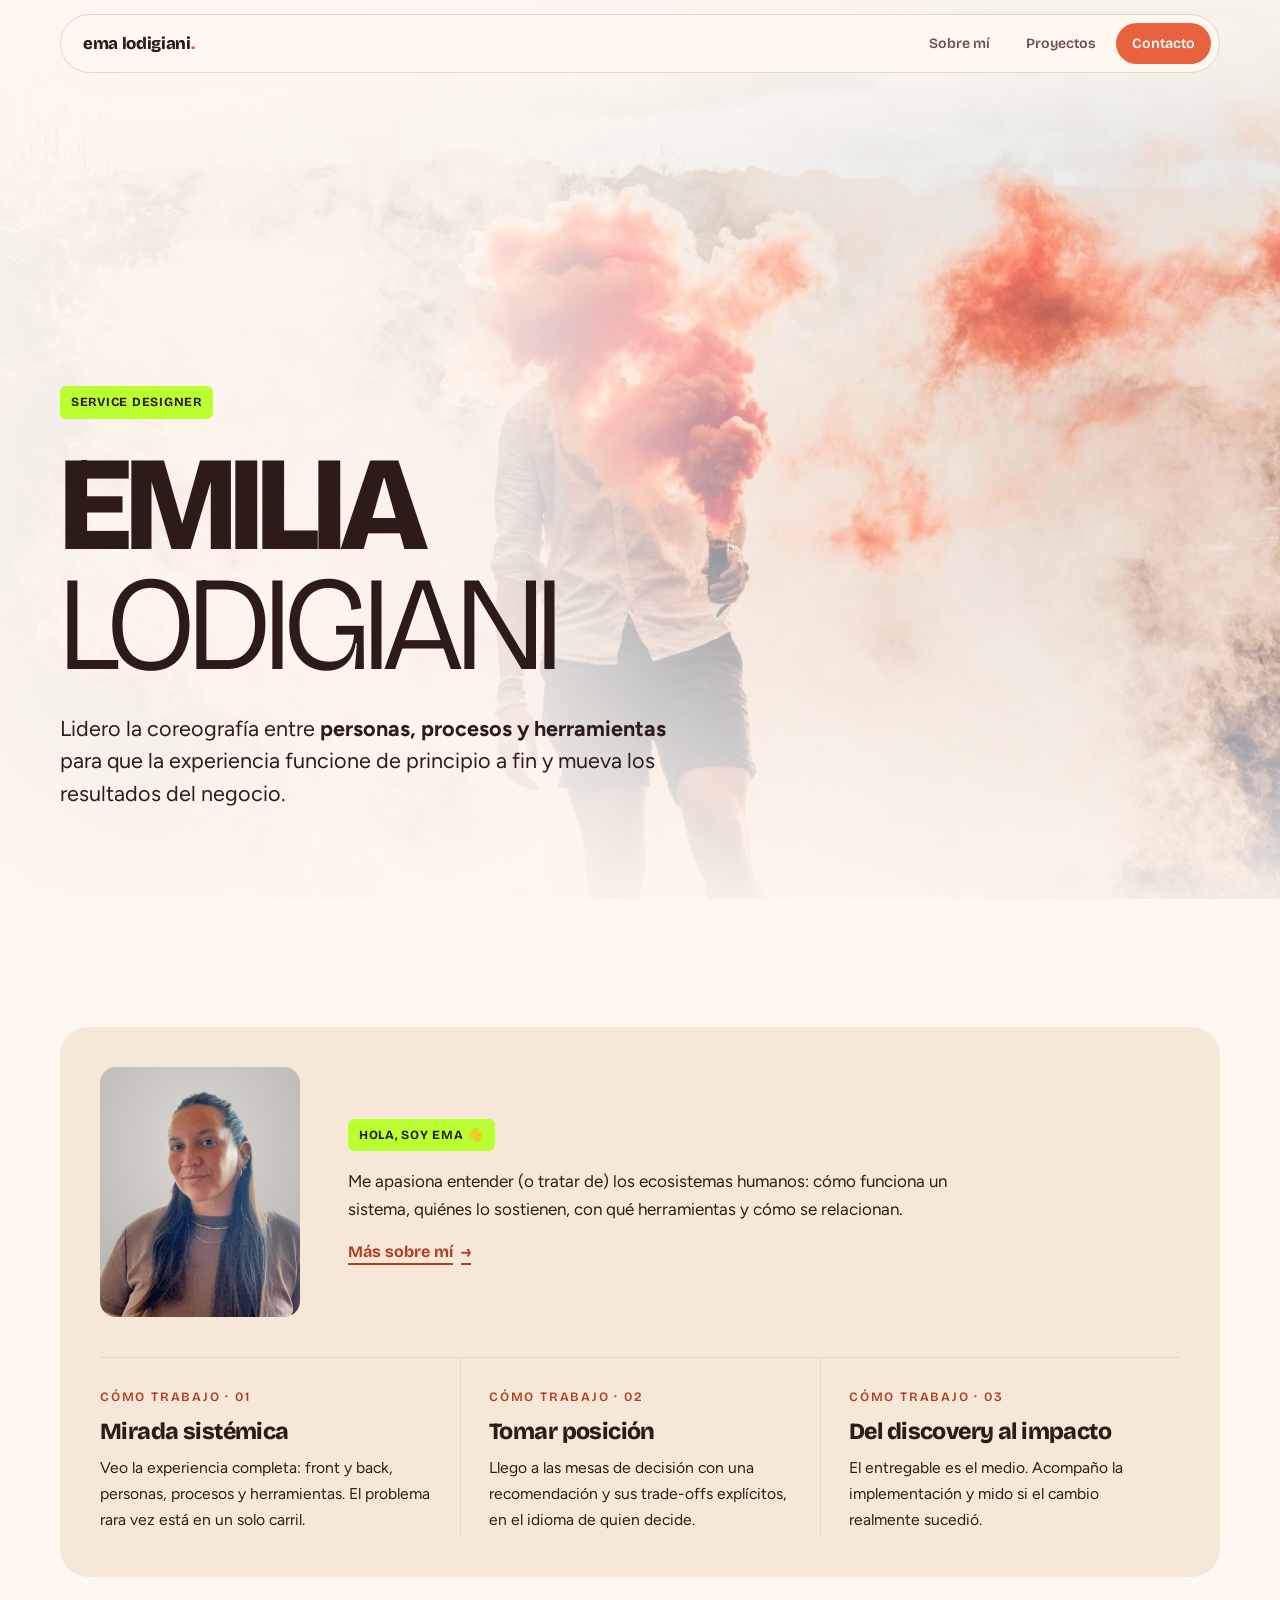
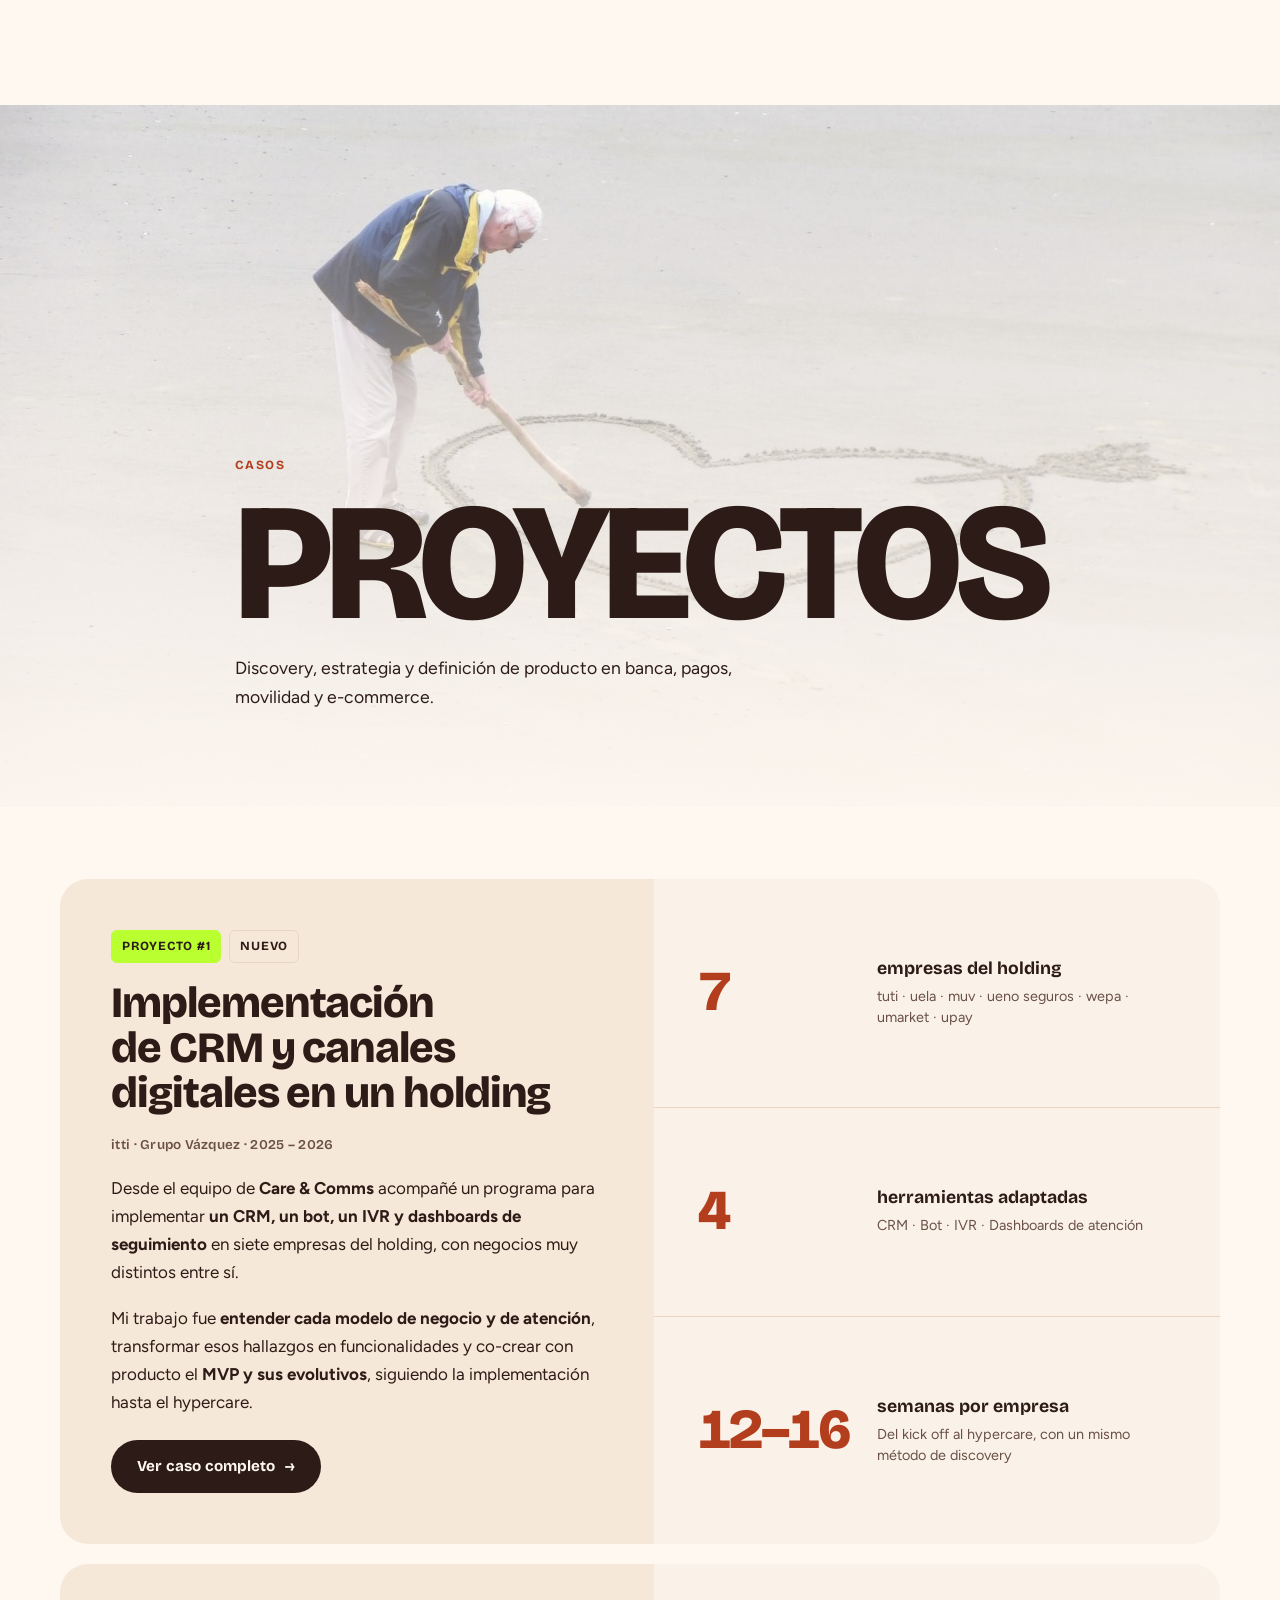
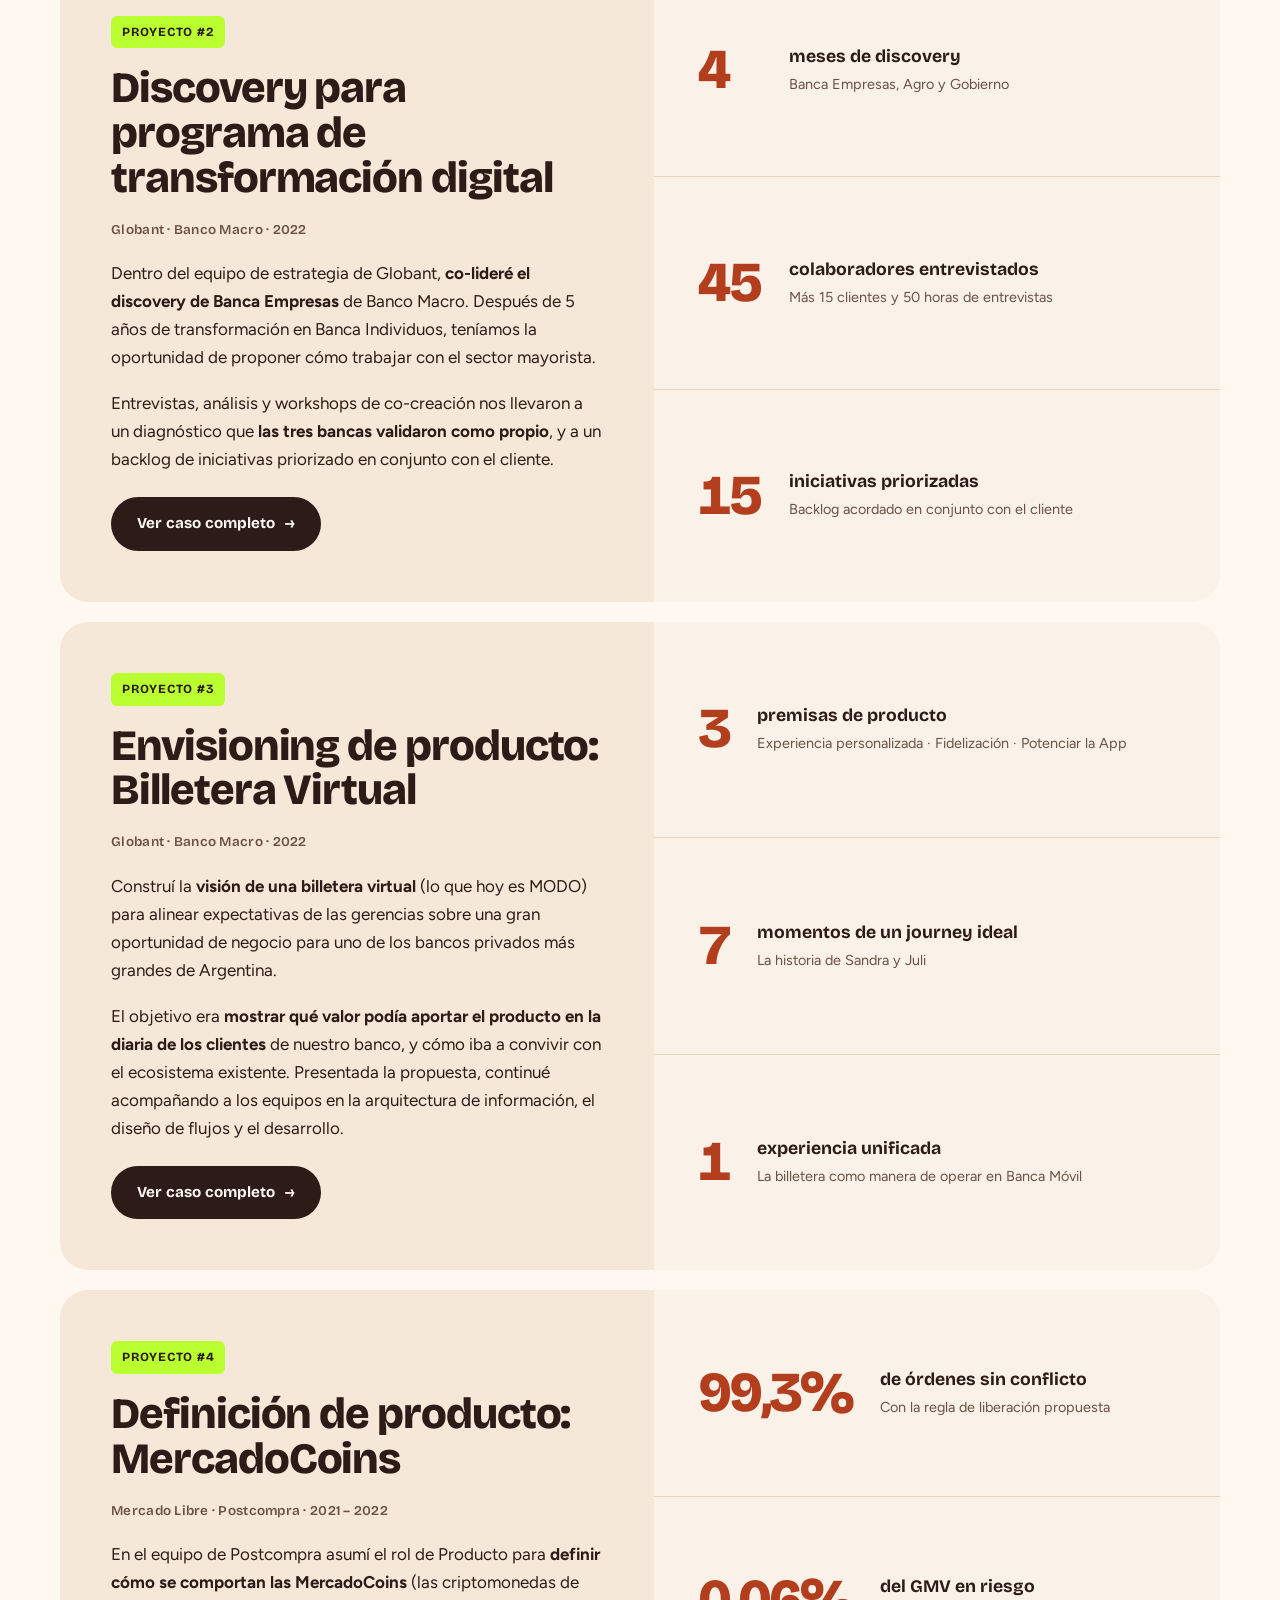
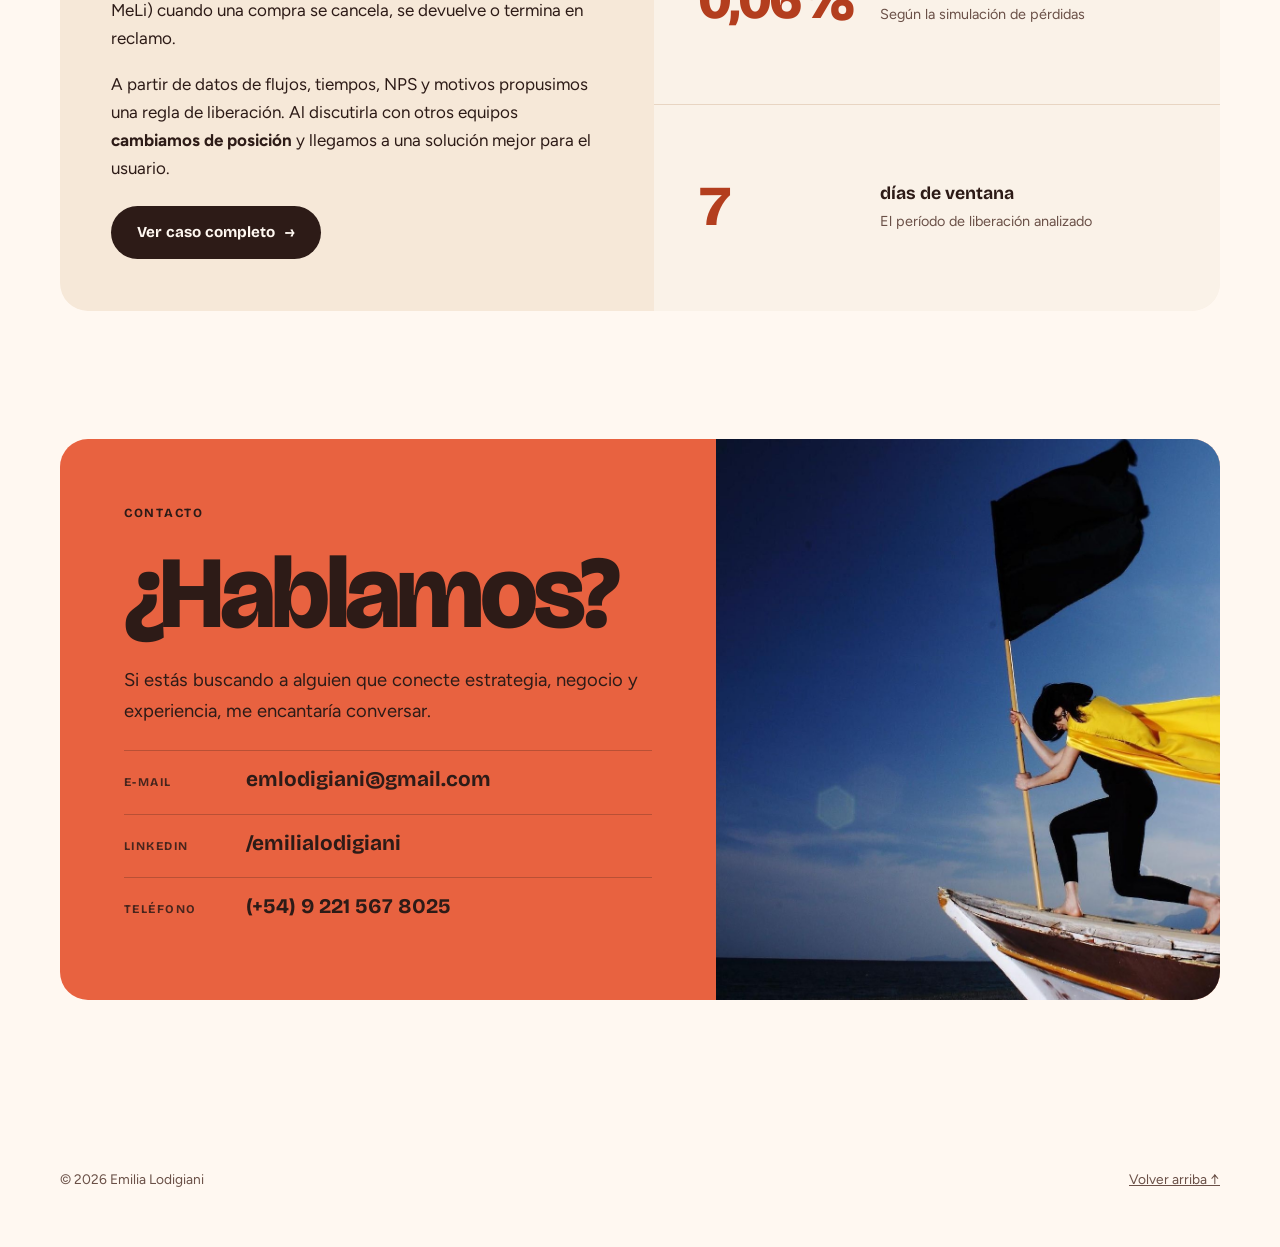
==== index.html @ 3298439e "Estilo cálido: contacto en blanco, link Más sobre mí, Cómo trabajo en un bloque y carátula de proyec" ====
<!doctype html>
<html lang="es">
<head>
  <meta charset="utf-8">
  <meta name="viewport" content="width=device-width, initial-scale=1, viewport-fit=cover">
  <link rel="icon" href="favicon.svg" type="image/svg+xml">
  <link rel="icon" href="favicon-32.png" type="image/png" sizes="32x32">
  <link rel="apple-touch-icon" href="apple-touch-icon.png">
  <title>Emilia Lodigiani · Service Design</title>
  <meta name="description" content="Service Designer con mirada estratégica. Conecto negocio, personas y operación para que la experiencia funcione de principio a fin y mueva los resultados.">
  <link rel="preconnect" href="https://fonts.googleapis.com">
  <link rel="preconnect" href="https://fonts.gstatic.com" crossorigin>
  <link href="https://fonts.googleapis.com/css2?family=Bricolage+Grotesque:opsz,wght@12..96,300..800&family=Figtree:wght@400;600;700&display=swap" rel="stylesheet">
  <link rel="stylesheet" href="assets/css/styles.css">
</head>
<body>

<header class="nav">
  <div class="wrap">
    <div class="nav-inner">
      <a class="logo" href="#inicio">ema<span class="logo-rest"> lodigiani</span><span>.</span></a>
      <nav class="nav-links" aria-label="Secciones">
        <a href="sobre-mi.html">Sobre mí</a>
        <a href="#proyectos">Proyectos</a>
        <a href="#contacto" class="nav-cta">Contacto</a>
      </nav>
    </div>
  </div>
</header>

<main>

  <!-- ============ PORTADA ============ -->
  <section class="hero" id="inicio">
    <div class="wrap">
      <div class="hero-card">
        <div class="hero-content">
          <span class="pill pill--magenta">Service Designer</span>
          <h1>Emilia<span class="thin">Lodigiani</span></h1>
          <p class="lede">Lidero la coreografía entre <strong>personas, procesos y herramientas</strong> para que la experiencia funcione de principio a fin y mueva los resultados del negocio.</p>
        </div>
      </div>
    </div>
  </section>

  <!-- ============ INTRO ============ -->
  <section class="section intro-section" id="sobre-mi">
    <div class="wrap">
      <div class="intro">
        <div class="intro-top">
          <img src="assets/img/ema.jpg" alt="Ema Lodigiani">
          <div class="intro-body">
            <span class="pill pill--magenta">Hola, soy Ema 👋</span>
            <p>Me apasiona entender (o tratar de) los ecosistemas humanos: cómo funciona un sistema, quiénes lo sostienen, con qué herramientas y cómo se relacionan.</p>
            <a class="link-cta" href="sobre-mi.html">Más sobre mí <span class="arrow">→</span></a>
          </div>
        </div>
        <div class="principles">
          <div class="principle">
            <span class="n">CÓMO TRABAJO · 01</span>
            <h3>Mirada sistémica</h3>
            <p>Veo la experiencia completa: front y back, personas, procesos y herramientas. El problema rara vez está en un solo carril.</p>
          </div>
          <div class="principle">
            <span class="n">CÓMO TRABAJO · 02</span>
            <h3>Tomar posición</h3>
            <p>Llego a las mesas de decisión con una recomendación y sus trade-offs explícitos, en el idioma de quien decide.</p>
          </div>
          <div class="principle">
            <span class="n">CÓMO TRABAJO · 03</span>
            <h3>Del discovery al impacto</h3>
            <p>El entregable es el medio. Acompaño la implementación y mido si el cambio realmente sucedió.</p>
          </div>
        </div>
      </div>
    </div>
  </section>

  <!-- ============ PROYECTOS ============ -->
  <section class="section" id="proyectos" style="padding-top:0">
    <div class="cover-card cover-card--bleed">
      <div class="wrap">
        <div class="inner">
          <span class="eyebrow">Casos</span>
          <h2>Proyectos</h2>
          <p>Discovery, estrategia y definición de producto en banca, pagos, movilidad y e-commerce.</p>
        </div>
      </div>
    </div>

    <div class="wrap">
      <div class="projects">

        <!-- #1 -->
        <article class="project-card">
          <div class="project-body">
            <div class="tags"><span class="pill pill--magenta">Proyecto #1</span><span class="pill">Nuevo</span></div>
            <h3>Implementación de CRM y canales digitales en un holding</h3>
            <span class="meta">itti · Grupo Vázquez · 2025 – 2026</span>
            <p>Desde el equipo de <strong>Care &amp; Comms</strong> acompañé un programa para implementar <strong>un CRM, un bot, un IVR y dashboards de seguimiento</strong> en siete empresas del holding, con negocios muy distintos entre sí.</p>
            <p>Mi trabajo fue <strong>entender cada modelo de negocio y de atención</strong>, transformar esos hallazgos en funcionalidades y co-crear con producto el <strong>MVP y sus evolutivos</strong>, siguiendo la implementación hasta el hypercare.</p>
            <a class="btn" href="proyectos/crm-holding.html">Ver caso completo <span class="arrow">→</span></a>
          </div>
          <div class="project-side project-side--stats">
            <div class="stat-stack">
              <div class="big-stat">
                <b>7</b>
                <div><strong>empresas del holding</strong><span>tuti · uela · muv · ueno seguros · wepa · umarket · upay</span></div>
              </div>
              <div class="big-stat">
                <b>4</b>
                <div><strong>herramientas adaptadas</strong><span>CRM · Bot · IVR · Dashboards de atención</span></div>
              </div>
              <div class="big-stat">
                <b>12–16</b>
                <div><strong>semanas por empresa</strong><span>Del kick off al hypercare, con un mismo método de discovery</span></div>
              </div>
            </div>
          </div>
        </article>

        <!-- #2 -->
        <article class="project-card">
          <div class="project-body">
            <div class="tags"><span class="pill pill--magenta">Proyecto #2</span></div>
            <h3>Discovery para programa de transformación digital</h3>
            <span class="meta">Globant · Banco Macro · 2022</span>
            <p>Dentro del equipo de estrategia de Globant, <strong>co-lideré el discovery de Banca Empresas</strong> de Banco Macro. Después de 5 años de transformación en Banca Individuos, teníamos la oportunidad de proponer cómo trabajar con el sector mayorista.</p>
            <p>Entrevistas, análisis y workshops de co-creación nos llevaron a un diagnóstico que <strong>las tres bancas validaron como propio</strong>, y a un backlog de iniciativas priorizado en conjunto con el cliente.</p>
            <a class="btn" href="proyectos/discovery-banca-empresas.html">Ver caso completo <span class="arrow">→</span></a>
          </div>
          <div class="project-side project-side--stats">
            <div class="stat-stack">
              <div class="big-stat">
                <b>4</b>
                <div><strong>meses de discovery</strong><span>Banca Empresas, Agro y Gobierno</span></div>
              </div>
              <div class="big-stat">
                <b>45</b>
                <div><strong>colaboradores entrevistados</strong><span>Más 15 clientes y 50 horas de entrevistas</span></div>
              </div>
              <div class="big-stat">
                <b>15</b>
                <div><strong>iniciativas priorizadas</strong><span>Backlog acordado en conjunto con el cliente</span></div>
              </div>
            </div>
          </div>
        </article>

        <!-- #3 -->
        <article class="project-card">
          <div class="project-body">
            <div class="tags"><span class="pill pill--magenta">Proyecto #3</span></div>
            <h3>Envisioning de producto: Billetera Virtual</h3>
            <span class="meta">Globant · Banco Macro · 2022</span>
            <p>Construí la <strong>visión de una billetera virtual</strong> (lo que hoy es MODO) para alinear expectativas de las gerencias sobre una gran oportunidad de negocio para uno de los bancos privados más grandes de Argentina.</p>
            <p>El objetivo era <strong>mostrar qué valor podía aportar el producto en la diaria de los clientes</strong> de nuestro banco, y cómo iba a convivir con el ecosistema existente. Presentada la propuesta, continué acompañando a los equipos en la arquitectura de información, el diseño de flujos y el desarrollo.</p>
            <a class="btn" href="proyectos/billetera-virtual.html">Ver caso completo <span class="arrow">→</span></a>
          </div>
          <div class="project-side project-side--stats">
            <div class="stat-stack">
              <div class="big-stat">
                <b>3</b>
                <div><strong>premisas de producto</strong><span>Experiencia personalizada · Fidelización · Potenciar la App</span></div>
              </div>
              <div class="big-stat">
                <b>7</b>
                <div><strong>momentos de un journey ideal</strong><span>La historia de Sandra y Juli</span></div>
              </div>
              <div class="big-stat">
                <b>1</b>
                <div><strong>experiencia unificada</strong><span>La billetera como manera de operar en Banca Móvil</span></div>
              </div>
            </div>
          </div>
        </article>

        <!-- #4 -->
        <article class="project-card">
          <div class="project-body">
            <div class="tags"><span class="pill pill--magenta">Proyecto #4</span></div>
            <h3>Definición de producto: MercadoCoins</h3>
            <span class="meta">Mercado Libre · Postcompra · 2021 – 2022</span>
            <p>En el equipo de Postcompra asumí el rol de Producto para <strong>definir cómo se comportan las MercadoCoins</strong> (las criptomonedas de MeLi) cuando una compra se cancela, se devuelve o termina en reclamo.</p>
            <p>A partir de datos de flujos, tiempos, NPS y motivos propusimos una regla de liberación. Al discutirla con otros equipos <strong>cambiamos de posición</strong> y llegamos a una solución mejor para el usuario.</p>
            <a class="btn" href="proyectos/mercadocoins.html">Ver caso completo <span class="arrow">→</span></a>
          </div>
          <div class="project-side project-side--stats">
            <div class="stat-stack">
              <div class="big-stat">
                <b>99,3%</b>
                <div><strong>de órdenes sin conflicto</strong><span>Con la regla de liberación propuesta</span></div>
              </div>
              <div class="big-stat">
                <b>0,06%</b>
                <div><strong>del GMV en riesgo</strong><span>Según la simulación de pérdidas</span></div>
              </div>
              <div class="big-stat">
                <b>7</b>
                <div><strong>días de ventana</strong><span>El período de liberación analizado</span></div>
              </div>
            </div>
          </div>
        </article>

      </div>
    </div>
  </section>

  <!-- ============ CONTACTO ============ -->
  <section class="section" id="contacto" style="padding-top:0">
    <div class="wrap">
      <div class="contact-card">
        <div class="contact-body">
          <span class="eyebrow" style="color:var(--paper)">Contacto</span>
          <h2>¿Hablamos?</h2>
          <p>Si estás buscando a alguien que conecte estrategia, negocio y experiencia, me encantaría conversar.</p>
          <div class="contact-list">
            <div class="contact-item"><span>E-mail</span><a href="mailto:emlodigiani@gmail.com">emlodigiani@gmail.com</a></div>
            <div class="contact-item"><span>LinkedIn</span><a href="https://www.linkedin.com/in/emilialodigiani/" target="_blank" rel="noopener">/emilialodigiani</a></div>
            <div class="contact-item"><span>Teléfono</span><b>(+54) 9 221 567 8025</b></div>
          </div>
        </div>
        <div class="contact-photo" role="img" aria-label="Persona con una bandera sobre la proa de un barco"></div>
      </div>
    </div>
  </section>
</main>

<footer class="footer">
  <div class="wrap"><span>© 2026 Emilia Lodigiani</span><a href="#inicio">Volver arriba ↑</a></div>
</footer>

<script src="assets/js/main.js"></script>
</body>
</html>
---- assets/css/styles.css ----
/* ==========================================================
   Emilia Lodigiani · Portfolio
   Layout: lienzo navy continuo, tipografía grande y tarjetas
   redondeadas que flotan sobre el fondo (sin bloques tipo slide).
   Paleta heredada del portfolio: navy #09286f + magenta #ea338a.
   ========================================================== */

:root {
  --bg: #FFF8F1;          /* canvas */
  --surface: #F6E8D8;     /* sand: tarjetas */
  --surface-2: #FBCFAE;   /* apricot: destacado / hover */
  --navy: #2D1B17;        /* cacao (texto sobre tarjetas claras) */
  --ink: #2D1B17;         /* cacao: texto principal */
  --muted: #6A5047;       /* cacao-soft: texto secundario */
  --magenta: #E86240;     /* persimmon: relleno de marca */
  --pink: #B33E1E;        /* persimmon-deep: acento como texto */
  --blush: #FBCFAE;       /* apricot */
  --paper: #FFFFFF;
  --marigold: #BAFF30;
  --plum: #442E7A;
  --taupe: #C9B3A0;
  --on-dark: #FFF8F1;
  --line: #E8D5C2;

  --display: "Bricolage Grotesque", "Helvetica Neue", Arial, sans-serif;
  --body: "Figtree", "Helvetica Neue", Arial, sans-serif;

  --radius: 28px;
  --radius-sm: 16px;
  --maxw: 1240px;
  --gutter-l: max(16px, env(safe-area-inset-left, 0px));
  --gutter-r: max(16px, env(safe-area-inset-right, 0px));
  color-scheme: light;
}

* { box-sizing: border-box; }
html { scroll-behavior: smooth; scroll-padding-top: 96px; background: var(--bg); overscroll-behavior-y: none; }
@media (prefers-reduced-motion: reduce) { html { scroll-behavior: auto; } * { transition: none !important; } }
body {
  overscroll-behavior-y: none;
  margin: 0;
  background: var(--bg);
  color: var(--ink);
  font-family: var(--body);
  font-size: 17px;
  line-height: 1.65;
  -webkit-font-smoothing: antialiased;
}
img { max-width: 100%; display: block; }
a { color: inherit; }
:focus-visible { outline: 3px solid var(--pink); outline-offset: 3px; border-radius: 6px; }

h1, h2, h3, h4 { font-family: var(--display); margin: 0; line-height: 1.04; text-wrap: balance; letter-spacing: -.025em; }
p { margin: 0; }
strong { font-weight: 700; color: var(--ink); }

.wrap {
  max-width: var(--maxw);
  margin: 0 auto;
  padding-left: max(40px, env(safe-area-inset-left, 0px));
  padding-right: max(40px, env(safe-area-inset-right, 0px));
}
@media (max-width: 760px) {
  body { font-size: 16px; }
  .wrap { padding-left: var(--gutter-l); padding-right: var(--gutter-r); }
}

/* ---------- piezas chicas ---------- */
.eyebrow {
  font-family: var(--display); font-weight: 700; font-size: .78rem;
  letter-spacing: .14em; text-transform: uppercase; color: var(--pink);
}
.pill {
  display: inline-flex; align-items: center; gap: 8px;
  font-family: var(--display); font-weight: 700; font-size: .78rem; letter-spacing: .06em; text-transform: uppercase;
  padding: 5px 10px; border-radius: 6px; border: 1px solid var(--line); color: var(--ink);
}
.pill--magenta { background: rgba(234, 51, 138, .16); border-color: rgba(234, 51, 138, .6); color: var(--pink); }
.hero-content > .pill, .chapter-body > .pill { justify-self: start; }
.btn {
  display: inline-flex; align-items: center; gap: 10px;
  font-family: var(--display); font-weight: 700; font-size: .95rem;
  padding: 14px 26px; border-radius: 999px; text-decoration: none;
  background: var(--paper); color: var(--navy);
  transition: transform .2s ease, background .2s ease, color .2s ease;
}
.btn:hover { transform: translateY(-2px); background: var(--magenta); color: var(--paper); }
.btn--magenta { background: var(--magenta); color: var(--paper); }
.btn--magenta:hover { background: var(--paper); color: var(--navy); }
.btn--ghost { background: transparent; color: var(--ink); box-shadow: inset 0 0 0 1.5px var(--line); }
.btn--ghost:hover { background: var(--ink); color: var(--navy); }
.btn .arrow { transition: transform .2s ease; }
.btn:hover .arrow { transform: translateX(4px); }

/* ---------- navegación ---------- */
body::before { content: ""; position: fixed; inset: 0 0 auto; height: env(safe-area-inset-top, 0px); z-index: 60; background: var(--bg); }
.nav {
  position: sticky; top: env(safe-area-inset-top, 0px); z-index: 50;
  padding-block: 14px;
}
.nav .wrap { display: flex; align-items: center; justify-content: space-between; gap: 16px; }
.nav-inner {
  display: flex; align-items: center; justify-content: space-between; gap: 16px; width: 100%;
  background: rgba(6, 20, 54, .78); backdrop-filter: blur(14px); -webkit-backdrop-filter: blur(14px);
  border: 1px solid var(--line); border-radius: 999px; padding: 8px 8px 8px 22px;
}
.logo { font-family: var(--display); font-weight: 800; font-size: 1.05rem; letter-spacing: -.02em; text-decoration: none; white-space: nowrap; }
.logo span { color: var(--magenta); }
.nav-links { display: flex; align-items: center; gap: 4px; overflow-x: auto; scrollbar-width: none; }
.nav-links::-webkit-scrollbar { display: none; }
.nav-links a {
  font-family: var(--display); font-weight: 600; font-size: .88rem; text-decoration: none; white-space: nowrap;
  color: var(--muted); padding: 9px 16px; border-radius: 999px; transition: color .2s, background .2s;
}
.nav-links a:hover, .nav-links a.is-active { color: var(--ink); background: var(--surface-2); }
.nav-links a.nav-cta { background: var(--magenta); color: var(--paper); }
.nav-links a.nav-cta:hover { background: var(--paper); color: var(--navy); }
@media (max-width: 760px) {
  .nav-inner { padding-left: 16px; }
  .nav-links a { padding: 8px 10px; font-size: .8rem; }
  .nav-links a.hide-sm { display: none; }
}

/* ---------- secciones ---------- */
.section { padding-block: clamp(72px, 10vw, 140px); }
.section-head { display: grid; gap: 18px; margin-bottom: clamp(36px, 5vw, 64px); max-width: 900px; }
.section-head h2 { font-size: clamp(2.4rem, 6.4vw, 5.2rem); font-weight: 800; }
.section-head p { color: var(--muted); font-size: 1.1rem; max-width: 640px; }
.hl { color: var(--magenta); }
.hl-pink { color: var(--pink); }

/* ---------- hero ---------- */
.hero { padding-top: 8px; }
.hero-card {
  position: relative; overflow: hidden; border-radius: var(--radius);
  min-height: min(84vh, 760px);
  display: flex; align-items: flex-end;
  background: var(--surface) url("../img/hero.jpg") 70% center / cover no-repeat;
}
.hero-card::before {
  content: ""; position: absolute; inset: 0;
  background:
    linear-gradient(90deg, rgba(6,20,54,.92) 0%, rgba(6,20,54,.72) 42%, rgba(6,20,54,.05) 80%),
    linear-gradient(0deg, rgba(6,20,54,.75) 0%, rgba(6,20,54,0) 45%);
}
.hero-content { position: relative; padding: clamp(28px, 5vw, 64px); display: grid; gap: 26px; max-width: 900px; }
.hero h1 {
  font-size: clamp(calc(3.4rem - 5pt), calc(11vw - 5pt), calc(9.4rem - 5pt)); font-weight: 800; line-height: .9; letter-spacing: -.045em;
  text-transform: uppercase;
}
.hero h1 .thin { display: block; font-weight: 400; }
.hero .lede { font-size: clamp(1.1rem, 1.8vw, 1.35rem); line-height: 1.5; max-width: 620px; color: var(--ink); }
.hero .actions { display: flex; flex-wrap: wrap; gap: 12px; }

/* ---------- sobre mí ---------- */
.about-grid { display: grid; grid-template-columns: 1.25fr 1fr; gap: clamp(32px, 6vw, 88px); align-items: start; }
.about-statement { font-family: var(--display); font-weight: 700; font-size: inherit; line-height: 1.55; letter-spacing: 0; max-width: 640px; }
.about-statement .soft { color: var(--muted); }
.about-photo { position: relative; }
.about-photo img { width: 100%; aspect-ratio: 4 / 5; object-fit: cover; object-position: center 35%; border-radius: var(--radius); }
.about-photo .pill { position: absolute; left: 18px; bottom: 18px; background: var(--paper); color: var(--navy); border-color: var(--paper); }
.about-text { display: grid; gap: 18px; margin-top: 36px; color: var(--ink); max-width: 640px; }
.principles { display: grid; grid-template-columns: repeat(3, 1fr); gap: 16px; margin-top: clamp(48px, 6vw, 80px); }
.principle { border-radius: var(--radius); padding: 30px 28px 32px; display: grid; gap: 12px; align-content: start; min-height: 240px; }
.principle h3 { font-size: 1.45rem; font-weight: 800; }
.principle p { font-size: .98rem; }
.principle:nth-child(1) { background: var(--magenta); }
.principle:nth-child(2) { background: var(--paper); color: var(--navy); }
.principle:nth-child(2) h3, .principle:nth-child(2) strong { color: var(--navy); }
.principle:nth-child(3) { background: var(--surface-2); }
.principle .n { font-family: var(--display); font-weight: 300; font-size: .8rem; letter-spacing: .14em; opacity: .75; }
.stats { display: grid; grid-template-columns: repeat(3, 1fr); gap: 16px; margin-top: 16px; }
.stat { border: 1px solid var(--line); border-radius: var(--radius-sm); padding: 22px 24px; }
.stat b { display: block; font-family: var(--display); font-weight: 800; font-size: clamp(1.8rem, 3.4vw, 2.6rem); letter-spacing: -.03em; line-height: 1; color: var(--pink); }
.stat span { display: block; margin-top: 8px; color: var(--muted); font-size: .92rem; line-height: 1.4; }
@media (max-width: 960px) {
  .about-grid { grid-template-columns: 1fr; }
  .about-photo { max-width: 420px; }
  .principles { grid-template-columns: 1fr; }
  .principle { min-height: 0; }
  .stats { grid-template-columns: 1fr; }
}

/* ---------- trayectoria (gantt) ---------- */
.career { border-radius: var(--radius); background: var(--surface); padding: clamp(22px, 3.5vw, 44px); }
.career-scale, .career-row { display: grid; grid-template-columns: minmax(220px, 32%) 1fr; gap: 24px; align-items: center; }
.career-scale { margin-bottom: 10px; }
.years { position: relative; height: 22px; }
.years span { position: absolute; transform: translateX(-50%); font-family: var(--display); font-size: .74rem; font-weight: 600; color: var(--muted); font-variant-numeric: tabular-nums; }
.career-row { padding-block: 13px; border-top: 1px solid var(--line); }
.career-row .who b { display: block; font-family: var(--display); font-weight: 700; font-size: 1rem; line-height: 1.25; }
.career-row .who span { display: block; font-size: .86rem; color: var(--muted); line-height: 1.35; }
.career-row .who em { font-style: normal; font-size: .76rem; color: var(--muted); font-variant-numeric: tabular-nums; }
.track { position: relative; height: 30px; }
.track::before { content: ""; position: absolute; inset: 50% 0 auto; height: 1px; background: var(--line); }
.bar { position: absolute; top: 4px; height: 22px; border-radius: 999px; background: var(--muted); min-width: 10px; }
.bar.sd { background: var(--magenta); }
.bar.ux { background: var(--pink); }
.bar.prod { background: var(--paper); }
.bar.other { background: #5a6da3; }
.bar.now::after { content: ""; position: absolute; right: -5px; top: 50%; width: 10px; height: 10px; margin-top: -5px; border-radius: 50%; background: var(--magenta); box-shadow: 0 0 0 5px rgba(234, 51, 138, .3); }
.career-legend { display: flex; flex-wrap: wrap; gap: 18px; margin-top: 22px; font-size: .86rem; color: var(--muted); }
.career-legend i { display: inline-block; width: 22px; height: 10px; border-radius: 999px; margin-right: 8px; vertical-align: 0; }
/* celular: la trayectoria pasa a ser un timeline vertical */
@media (max-width: 760px) {
  .career { padding: 26px 20px 22px; }
  .career-scale, .track { display: none; }
  .career-row { display: block; position: relative; margin-left: 6px; padding: 0 0 26px 26px; border-top: 0; border-left: 2px solid var(--line); }
  .career-row::before { content: ""; position: absolute; left: -8px; top: 2px; width: 14px; height: 14px; border-radius: 50%; background: #5a6da3; box-shadow: 0 0 0 4px var(--surface); }
  .career-row.cat-sd::before { background: var(--magenta); }
  .career-row.cat-ux::before { background: var(--pink); }
  .career-row.cat-prod::before { background: var(--paper); }
  .career-row:first-of-type::before { box-shadow: 0 0 0 4px var(--surface), 0 0 0 9px rgba(234, 51, 138, .3); }
  .career-row .who { display: flex; flex-direction: column; gap: 2px; }
  .career-row .who em { order: -1; font-family: var(--display); font-weight: 700; font-size: .78rem; color: var(--pink); }
  .career-legend { margin-top: 4px; }
}

/* ---------- estudios y cursos ---------- */
.subhead { font-size: clamp(1.6rem, 3vw, 2.3rem); font-weight: 800; margin: clamp(56px, 7vw, 96px) 0 24px; }
.degrees { display: grid; grid-template-columns: 1fr 1fr; gap: 16px; }
.degree { border-radius: var(--radius); padding: 32px; background: var(--paper); color: var(--navy); display: grid; gap: 10px; }
.degree:nth-child(2) { background: var(--blush); }
.degree .years-tag { font-family: var(--display); font-weight: 800; font-size: .82rem; letter-spacing: .1em; color: var(--magenta); }
.degree h4 { font-size: 1.5rem; font-weight: 800; color: var(--navy); }
.degree p { font-size: .95rem; }
@media (max-width: 760px) { .degrees { grid-template-columns: 1fr; } }

.courses { display: grid; }
.course-year { display: grid; grid-template-columns: 120px 1fr; gap: 24px; padding-block: 20px; border-top: 1px solid var(--line); }
.course-year:last-child { border-bottom: 1px solid var(--line); }
.course-year > b { font-family: var(--display); font-weight: 800; font-size: 2rem; letter-spacing: -.03em; line-height: 1; color: var(--pink); font-variant-numeric: tabular-nums; }
.course-list { display: flex; flex-wrap: wrap; gap: 10px; }
.course { border-radius: var(--radius-sm); background: var(--surface); padding: 12px 18px; min-width: 0; }
.course b { display: block; font-family: var(--display); font-weight: 700; font-size: .98rem; line-height: 1.3; }
.course span { display: block; font-size: .84rem; color: var(--muted); }
@media (max-width: 600px) { .course-year { grid-template-columns: 1fr; gap: 12px; } }

/* ---------- carátula de proyectos ---------- */
.cover-card {
  position: relative; overflow: hidden; border-radius: var(--radius);
  min-height: 380px; display: flex; align-items: flex-end;
  background: var(--surface) url("../img/proyectos.jpg") center 60% / cover no-repeat;
}
.cover-card::before { content: ""; position: absolute; inset: 0; background: linear-gradient(0deg, rgba(6,20,54,.9) 0%, rgba(6,20,54,.35) 55%, rgba(6,20,54,.15) 100%); }
.cover-card .inner { position: relative; padding: clamp(28px, 5vw, 56px); display: grid; gap: 14px; }
.cover-card h2 { font-size: clamp(3rem, 10vw, 8rem); font-weight: 800; text-transform: uppercase; letter-spacing: -.045em; line-height: .9; }
.cover-card p { color: var(--ink); max-width: 560px; font-size: 1.1rem; }

/* ---------- tarjetas de proyecto (misma estructura para todas) ---------- */
.projects { display: grid; gap: 20px; margin-top: 20px; }
.project-card {
  display: grid; grid-template-columns: 1.05fr 1fr; gap: 0;
  border-radius: var(--radius); overflow: hidden; background: var(--surface);
  transition: transform .25s ease, background .25s ease;
}
.project-card:hover { background: var(--surface-2); }
.project-body { padding: clamp(28px, 4vw, 52px); display: grid; gap: 18px; align-content: start; }
.project-body .tags { display: flex; flex-wrap: wrap; gap: 8px; }
.project-body h3 { font-size: clamp(1.8rem, 3.4vw, 2.7rem); font-weight: 800; }
.project-body .meta { font-family: var(--display); font-size: .84rem; font-weight: 600; color: var(--muted); letter-spacing: .02em; }
.project-body p { color: var(--ink); }
.project-body .btn { justify-self: start; margin-top: 6px; }
.project-side { display: grid; grid-template-rows: auto 1fr; gap: 0; background: rgba(255,255,255,.03); }
.project-visual { aspect-ratio: 16 / 10; max-width: 100%; overflow: hidden; background: var(--paper); }
.project-visual img { width: 100%; height: 100%; object-fit: cover; transition: transform .5s ease; }
.project-card:hover .project-visual img { transform: scale(1.03); }
.project-facts { display: grid; grid-template-columns: repeat(3, 1fr); }
.project-facts div { padding: 22px 22px 26px; border-left: 1px solid var(--line); }
.project-facts div:first-child { border-left: 0; }
.project-facts b { display: block; font-family: var(--display); font-weight: 800; font-size: clamp(1.6rem, 2.6vw, 2.2rem); line-height: 1; letter-spacing: -.03em; color: var(--pink); }
.project-facts span { display: block; margin-top: 8px; font-size: .86rem; line-height: 1.4; color: var(--muted); }
@media (max-width: 960px) {
  .project-card { grid-template-columns: 1fr; }
}

@media (max-width: 520px) {
  .project-facts { grid-template-columns: 1fr; }
  .project-facts div { border-left: 0; border-top: 1px solid var(--line); padding: 16px 22px; }
  .project-facts div:first-child { border-top: 0; }
}

/* visual tipográfico para el caso sin imagen */
.visual-crm {
  width: 100%; height: 100%; background: var(--magenta); color: var(--paper);
  display: grid; align-content: center; gap: 14px; padding: clamp(20px, 4vw, 40px);
}
.visual-crm .row { display: flex; flex-wrap: wrap; gap: 8px; }
.visual-crm .row span { font-family: var(--display); font-weight: 800; font-size: clamp(.8rem, 1.4vw, 1rem); padding: 6px 14px; border-radius: 999px; background: rgba(255,255,255,.18); }
.visual-crm .row span.on { background: var(--paper); color: var(--magenta); }
.visual-crm .arrow-line { font-family: var(--display); font-weight: 800; font-size: clamp(1.4rem, 3vw, 2.2rem); line-height: 1.05; letter-spacing: -.03em; }
.visual-crm .tools { display: flex; flex-wrap: wrap; gap: 8px; }
.visual-crm .tools span { font-family: var(--display); font-weight: 800; font-size: .78rem; letter-spacing: .08em; text-transform: uppercase; padding: 8px 14px; border-radius: 10px; background: var(--navy); }

/* ---------- contacto ---------- */
.contact-card {
  display: grid; grid-template-columns: 1.3fr 1fr; border-radius: var(--radius); overflow: hidden; background: var(--magenta);
}
.contact-body { padding: clamp(32px, 5vw, 64px); display: grid; gap: 24px; align-content: center; }
.contact-body h2 { font-size: clamp(2.8rem, 8vw, 6.4rem); font-weight: 800; line-height: .92; letter-spacing: -.045em; }
.contact-body > p { font-size: 1.15rem; max-width: 520px; }
.contact-list { display: grid; gap: 4px; }
.contact-item { display: grid; grid-template-columns: 110px 1fr; gap: 12px; align-items: baseline; padding-block: 12px; border-top: 1px solid rgba(255,255,255,.35); }
.contact-item span { font-family: var(--display); font-weight: 700; font-size: .74rem; letter-spacing: .12em; text-transform: uppercase; opacity: .85; }
.contact-item a, .contact-item b { font-family: var(--display); font-weight: 700; font-size: clamp(1rem, 2vw, 1.3rem); text-decoration: none; overflow-wrap: anywhere; user-select: all; }
.contact-item a:hover { text-decoration: underline; text-underline-offset: 4px; }
.contact-photo { min-height: 320px; background: var(--surface) url("../img/gracias.jpg") 30% center / cover no-repeat; }
@media (max-width: 860px) { .contact-card { grid-template-columns: 1fr; } .contact-photo { min-height: 220px; order: -1; } .contact-item { grid-template-columns: 1fr; gap: 2px; } }

.footer { padding-block: 40px 56px; color: var(--muted); font-size: .86rem; }
.footer .wrap { display: flex; justify-content: space-between; flex-wrap: wrap; gap: 12px; }
.footer a { color: var(--muted); }

/* ==========================================================
   Páginas de caso
   ========================================================== */
.case-hero { padding-block: clamp(40px, 6vw, 80px) clamp(32px, 4vw, 48px); }
.back { font-family: var(--display); font-weight: 600; font-size: .88rem; color: var(--muted); text-decoration: none; }
.back:hover { color: var(--ink); }
.case-hero .tags { display: flex; flex-wrap: wrap; gap: 8px; margin-top: 32px; }
.case-hero h1 { font-size: clamp(2.6rem, 7.2vw, 6.2rem); font-weight: 800; letter-spacing: -.045em; line-height: .95; margin-top: 22px; max-width: 1100px; }
.case-hero .lede { font-size: clamp(1.1rem, 1.9vw, 1.4rem); line-height: 1.5; max-width: 760px; margin-top: 28px; color: var(--ink); }
.ficha { display: grid; grid-template-columns: repeat(4, 1fr); gap: 12px; margin-top: 44px; }
.ficha div { border: 1px solid var(--line); border-radius: var(--radius-sm); padding: 18px 20px; display: grid; gap: 6px; align-content: start; }
.ficha span { font-family: var(--display); font-weight: 700; font-size: .72rem; letter-spacing: .14em; text-transform: uppercase; color: var(--pink); }
.ficha b { font-family: var(--display); font-weight: 700; font-size: 1rem; line-height: 1.35; }
@media (max-width: 860px) { .ficha { grid-template-columns: 1fr 1fr; } }

.case-cover { border-radius: var(--radius); overflow: hidden; background: var(--paper); }
.case-cover img { width: 100%; }

.chapter { padding-block: clamp(56px, 8vw, 110px); }
.chapter-grid { display: grid; grid-template-columns: 280px 1fr; gap: clamp(24px, 5vw, 72px); }
.chapter-label { display: grid; gap: 10px; align-content: start; position: sticky; top: 110px; }
.chapter-label .num { font-family: var(--display); font-weight: 800; font-size: .82rem; letter-spacing: .14em; color: var(--pink); }
.chapter-label h2 { font-size: clamp(1.6rem, 2.5vw, 2.15rem); font-weight: 800; overflow-wrap: break-word; hyphens: auto; }
.chapter-body { display: grid; gap: 22px; min-width: 0; }
.chapter-body > p { max-width: 720px; color: var(--ink); }
@media (max-width: 860px) { .chapter-grid { grid-template-columns: 1fr; } .chapter-label { position: static; } }

.big-quote { font-family: var(--display); font-weight: 700; font-size: clamp(1.6rem, 3.6vw, 2.8rem); line-height: 1.15; letter-spacing: -.03em; max-width: 980px; }
.big-quote em { font-style: normal; color: var(--pink); }
.quote-card { border-radius: var(--radius); background: var(--magenta); padding: clamp(28px, 5vw, 56px); }
.quote-card .big-quote em { color: var(--navy); }

.chips { display: flex; flex-wrap: wrap; gap: 8px; }
.chips span { font-family: var(--display); font-weight: 700; font-size: .86rem; padding: 6px 14px; border-radius: 999px; border: 1.5px solid var(--line); }
.chips span.on { background: var(--magenta); border-color: var(--magenta); }

/* etapas */
.phases { display: grid; grid-template-columns: repeat(4, minmax(0, 1fr)); gap: 8px; }
.phase { border-radius: var(--radius-sm); padding: 16px 14px; background: var(--surface); display: grid; gap: 4px; align-content: start; min-height: 128px; }
.phase .n { font-family: var(--display); font-weight: 800; font-size: .72rem; letter-spacing: .12em; color: var(--muted); }
.phase .t { font-family: var(--display); font-weight: 800; font-size: .92rem; }
.phase .d { font-size: .78rem; color: var(--muted); line-height: 1.35; }
.phase.lead { background: var(--magenta); }
.phase.lead .n, .phase.lead .d { color: rgba(255,255,255,.85); }
.phase.mid { background: var(--surface-2); box-shadow: inset 0 0 0 1.5px var(--pink); }
.legend { display: flex; flex-wrap: wrap; gap: 18px; font-size: .86rem; color: var(--muted); }
.legend i { display: inline-block; width: 14px; height: 14px; border-radius: 4px; margin-right: 8px; vertical-align: -2px; }
@media (max-width: 520px) { .phases { grid-template-columns: 1fr 1fr; } .phase { min-height: 0; } }

/* grillas de tarjetas */
.cards { display: grid; grid-template-columns: repeat(auto-fit, minmax(220px, 1fr)); gap: 12px; }
.card { border-radius: var(--radius-sm); background: var(--surface); padding: 24px; display: grid; gap: 8px; align-content: start; }
.card .n { font-family: var(--display); font-weight: 800; font-size: 1.6rem; color: var(--pink); line-height: 1; }
.card .k { font-family: var(--display); font-weight: 700; font-size: .72rem; letter-spacing: .14em; text-transform: uppercase; color: var(--pink); }
.card--paper .k { color: var(--magenta); }
.card h4 { font-size: 1.05rem; font-weight: 800; }
.card p { font-size: .94rem; color: var(--muted); }
.card--paper { background: var(--paper); color: var(--navy); }
.card--paper h4 { color: var(--navy); }
.card--paper p { color: var(--navy); }
.card--paper .n { color: var(--magenta); }

/* comparación de empresas */
.compare { display: grid; grid-template-columns: 1fr 1fr; gap: 16px; }
.co-card { border-radius: var(--radius); background: var(--surface); overflow: hidden; display: grid; align-content: start; }
.co-card header { padding: 28px; background: var(--paper); color: var(--navy); display: grid; gap: 8px; }
.co-card header .name { font-family: var(--display); font-weight: 800; font-size: 2.2rem; letter-spacing: -.04em; line-height: 1; }
.co-card header p { font-size: .94rem; }
.co-card .body { padding: 24px 28px 30px; display: grid; gap: 10px; }
.co-card h4 { font-size: .74rem; letter-spacing: .14em; text-transform: uppercase; color: var(--pink); margin-top: 10px; font-weight: 800; }
.co-card ul { margin: 0; padding-left: 18px; font-size: .94rem; color: var(--ink); display: grid; gap: 6px; }
@media (max-width: 860px) { .compare { grid-template-columns: 1fr; } }

/* hallazgo → funcionalidad */
.flow { display: grid; gap: 10px; }
.flow-row { display: grid; grid-template-columns: 1fr 36px 1.15fr 120px; align-items: stretch; border-radius: var(--radius-sm); overflow: hidden; background: var(--surface); }
.flow-row > div { padding: 18px 20px; font-size: .94rem; min-width: 0; }
.flow-row .insight small { display: block; font-family: var(--display); font-size: .7rem; font-weight: 700; color: var(--muted); letter-spacing: .1em; text-transform: uppercase; margin-bottom: 4px; }
.flow-row .to { display: flex; align-items: center; justify-content: center; color: var(--pink); font-weight: 800; padding: 0; }
.flow-row .feature { background: var(--surface-2); }
.flow-row .tool { display: flex; align-items: center; justify-content: center; text-align: center; font-family: var(--display); font-weight: 800; font-size: .74rem; letter-spacing: .1em; text-transform: uppercase; background: var(--magenta); }
@media (max-width: 760px) {
  .flow-row { grid-template-columns: 1fr; }
  .flow-row .to { transform: rotate(90deg); height: 26px; }
  .flow-row .tool { justify-content: flex-start; padding: 10px 20px; }
}

/* listas en dos columnas */
.split { display: grid; grid-template-columns: 1fr 1fr; gap: 16px; }
.split > div { border-radius: var(--radius); padding: 30px; background: var(--surface); }
.split > div:first-child { background: var(--paper); color: var(--navy); }
.split h4 { font-size: .76rem; letter-spacing: .14em; text-transform: uppercase; font-weight: 800; color: var(--magenta); margin-bottom: 14px; }
.split > div:last-child h4 { color: var(--pink); }
.split ul { margin: 0; padding-left: 18px; display: grid; gap: 8px; font-size: .96rem; }
@media (max-width: 760px) { .split { grid-template-columns: 1fr; } }

/* figuras */
.figure { margin: 0; display: grid; gap: 10px; }
.figure img { border-radius: var(--radius-sm); background: var(--paper); width: 100%; }
.figure figcaption { font-size: .86rem; color: var(--muted); }
.figures { display: grid; grid-template-columns: 1fr 1fr; gap: 16px; }
@media (max-width: 760px) { .figures { grid-template-columns: 1fr; } }

/* pendiente */
.todo { border: 2px dashed var(--pink); border-radius: var(--radius-sm); padding: 22px 24px; color: var(--ink); font-size: .96rem; }
.todo b { display: block; font-family: var(--display); color: var(--pink); letter-spacing: .12em; text-transform: uppercase; font-size: .74rem; margin-bottom: 6px; }

/* aprendizajes */
.learn { display: grid; grid-template-columns: repeat(3, 1fr); gap: 12px; }
.learn div { border-radius: var(--radius-sm); padding: 26px; background: var(--magenta); display: grid; gap: 8px; align-content: start; }
.learn div:nth-child(2) { background: var(--paper); color: var(--navy); }
.learn div:nth-child(2) h4 { color: var(--navy); }
.learn div:nth-child(3) { background: var(--surface-2); }
.learn h4 { font-size: 1.15rem; font-weight: 800; }
.learn p { font-size: .96rem; }
@media (max-width: 860px) { .learn { grid-template-columns: 1fr; } }

/* siguiente caso */
.next-card { display: flex; align-items: center; justify-content: space-between; flex-wrap: wrap; gap: 20px; border-radius: var(--radius); background: var(--surface); padding: clamp(28px, 4vw, 48px); text-decoration: none; transition: background .2s; }
.next-card:hover { background: var(--surface-2); }
.next-card .eyebrow { display: block; margin-bottom: 8px; }
.next-card h3 { font-size: clamp(1.6rem, 3.6vw, 2.8rem); font-weight: 800; }
.next-card .go { font-family: var(--display); font-weight: 800; font-size: 2.4rem; color: var(--pink); }

/* columna de datos grandes (proyecto sin imagen) */
.project-side--stats { display: flex; align-items: stretch; }
.stat-stack { display: grid; grid-template-columns: auto 1fr; width: 100%; align-content: stretch; }
.big-stat { grid-column: 1 / -1; display: grid; grid-template-columns: subgrid; column-gap: 28px; align-items: center; padding: clamp(22px, 3vw, 34px) clamp(24px, 3.5vw, 44px); border-top: 1px solid var(--line); }
.big-stat:first-child { border-top: 0; }
.big-stat > b { font-family: var(--display); font-weight: 800; font-size: clamp(2.8rem, 4.4vw, 4rem); line-height: .9; letter-spacing: -.05em; color: var(--pink); font-variant-numeric: tabular-nums; }
.big-stat strong { display: block; font-family: var(--display); font-weight: 700; font-size: 1.1rem; line-height: 1.25; }
.big-stat span { display: block; margin-top: 6px; font-size: .9rem; line-height: 1.45; color: var(--muted); }
@media (max-width: 520px) { .stat-stack { grid-template-columns: 1fr; } .big-stat { row-gap: 8px; } }

/* foto de "Sobre mí": en desktop toma la altura del texto, sin pasarse */
@media (min-width: 961px) {
  .about-grid { grid-template-columns: 1.6fr 1fr; align-items: stretch; }
  .about-photo { position: relative; min-height: 320px; }
  .about-photo img { position: absolute; inset: 0; height: 100%; aspect-ratio: auto; object-position: center 22%; }
}

/* "Ver más": oculta lo anterior a 2023 hasta que se pida */
.collapsible:not(.show-all) .is-old { display: none; }
.more-btn {
  margin-top: 20px; cursor: pointer;
  font-family: var(--display); font-weight: 700; font-size: .9rem;
  padding: 11px 22px; border-radius: 999px; border: 0;
  background: transparent; color: var(--ink); box-shadow: inset 0 0 0 1.5px var(--line);
  transition: background .2s, color .2s;
}
.more-btn:hover { background: var(--ink); color: var(--navy); }

/* página Sobre mí */
.about-page { padding-top: clamp(40px, 6vw, 80px); }

/* presentación breve en el home */
.intro-top { display: grid; grid-template-columns: 200px 1fr; gap: clamp(24px, 4vw, 48px); align-items: center; border-radius: var(--radius); background: var(--surface); padding: clamp(22px, 3.5vw, 40px); }
.intro-top img { width: 200px; aspect-ratio: 4 / 5; object-fit: cover; object-position: center 25%; border-radius: var(--radius-sm); }
.intro-body { display: grid; gap: 16px; justify-items: start; max-width: 640px; color: var(--ink); }
.intro-section { padding-bottom: 20px; }

/* celular: la foto acompaña al texto */
@media (max-width: 960px) {
  .about-photo { max-width: none; order: -1; }
  .about-photo img { width: 150px; aspect-ratio: 4 / 5; }
}
@media (max-width: 600px) {
  .intro-top { grid-template-columns: 96px 1fr; align-items: start; gap: 18px; }
  .intro-top img { width: 96px; }
}

/* celular: las tarjetas de proyecto muestran solo el texto */
@media (max-width: 760px) {
  .project-side, .project-side--stats { display: none; }
}
/* celular: el logo se acorta para que entre el menú */
@media (max-width: 480px) {
  .logo .logo-rest { display: none; }
  .nav-inner { padding-left: 14px; }
  .nav-links a { padding: 8px 9px; }
}

/* "Cómo trabajo" en el home: va pegado a la tarjeta de presentación */
.intro + .principles { margin-top: 16px; }

/* portada a pantalla completa: la foto va de borde a borde y por detrás del menú */
.hero { padding-top: 0; margin-top: -88px; }
.hero > .wrap { max-width: none; padding: 0; }
.hero-card { border-radius: 0; min-height: 100vh; min-height: 100svh; }
.hero-card::before {
  background:
    linear-gradient(180deg, rgba(6,20,54,.65) 0%, rgba(6,20,54,0) 180px),
    linear-gradient(90deg, rgba(6,20,54,.92) 0%, rgba(6,20,54,.72) 42%, rgba(6,20,54,.05) 80%),
    linear-gradient(0deg, rgba(6,20,54,.85) 0%, rgba(6,20,54,0) 45%);
}
.hero-content {
  max-width: none; width: 100%;
  padding: 140px max(40px, calc((100vw - var(--maxw)) / 2 + 40px)) clamp(56px, 10vh, 112px);
}
.hero-content > * { max-width: 900px; }
.hero .lede { max-width: 620px; }
@media (max-width: 760px) {
  .hero { margin-top: -84px; }
  .hero-content { padding: 120px max(20px, env(safe-area-inset-right, 0px)) 56px max(20px, env(safe-area-inset-left, 0px)); }
}
.logo .logo-rest { color: inherit; }


/* ==========================================================
   Tema cálido (design system "Ema Lodigiani")
   ========================================================== */
.nav-inner { background: rgba(255, 248, 241, .88); }
.nav-links a.nav-cta { color: var(--ink); }
.nav-links a.nav-cta:hover { background: var(--ink); color: var(--on-dark); }

.btn { background: var(--ink); color: var(--on-dark); }
.btn:hover { background: var(--magenta); color: var(--ink); }
.btn--magenta { background: var(--magenta); color: var(--ink); }
.btn--magenta:hover { background: var(--ink); color: var(--on-dark); }
.btn--ghost { background: transparent; color: var(--ink); }
.btn--ghost:hover { background: var(--ink); color: var(--on-dark); }
.more-btn:hover { background: var(--ink); color: var(--on-dark); }

.pill--magenta { background: var(--marigold); border-color: var(--marigold); color: var(--ink); }

/* portada clara: la foto se funde con el fondo cálido a la izquierda */
.hero-card::before {
  background:
    linear-gradient(180deg, rgba(255,248,241,.85) 0%, rgba(255,248,241,0) 160px),
    linear-gradient(90deg, rgba(255,248,241,.96) 0%, rgba(255,248,241,.82) 40%, rgba(255,248,241,.1) 78%),
    linear-gradient(0deg, rgba(255,248,241,.9) 0%, rgba(255,248,241,0) 40%);
}
.hero h1 { color: var(--ink); }
.hero h1 .thin { font-weight: 300; }
.cover-card::before { background: linear-gradient(0deg, rgba(255,248,241,.95) 0%, rgba(255,248,241,.6) 55%, rgba(255,248,241,.2) 100%); }

.principle .n { opacity: 1; color: var(--muted); }
.principle:nth-child(1) .n { color: var(--ink); }

.bar.ux { background: var(--marigold); }
.bar.prod { background: var(--plum); }
.bar.other { background: var(--taupe); }
.bar.now::after { box-shadow: 0 0 0 5px rgba(232, 98, 64, .3); }
@media (max-width: 760px) {
  .career-row::before { background: var(--taupe); }
  .career-row.cat-ux::before { background: var(--marigold); }
  .career-row.cat-prod::before { background: var(--plum); }
  .career-row:first-of-type::before { box-shadow: 0 0 0 4px var(--surface), 0 0 0 9px rgba(232, 98, 64, .3); }
}

.project-side { background: rgba(255, 255, 255, .4); }

.contact-card .eyebrow { color: var(--ink) !important; }
.contact-item { border-top-color: rgba(45, 27, 23, .25); }

.quote-card .big-quote em { color: var(--on-dark); }
.phase.lead .n, .phase.lead .d { color: rgba(45, 27, 23, .75); }
.case-cover, .figure img { box-shadow: inset 0 0 0 1px var(--line); }

/* --- correcciones: contacto, link, cómo trabajo, carátula --- */
.nav-links a.nav-cta { color: #FFFFFF; }

.link-cta {
  display: inline-flex; align-items: center; gap: 8px;
  font-family: var(--display); font-weight: 700; font-size: 1rem;
  color: var(--pink); text-decoration: underline; text-decoration-thickness: 2px; text-underline-offset: 6px;
}
.link-cta:hover { color: var(--ink); }
.link-cta .arrow { transition: transform .2s ease; }
.link-cta:hover .arrow { transform: translateX(4px); }

/* el contenedor de la presentación ya no es una grilla: lo es su fila superior */
.intro { display: block; }
.intro-top { background: transparent; padding: 0; border-radius: 0; }

/* "Cómo trabajo": un solo bloque del mismo color, en 3 columnas */
.principles { gap: 0; border-radius: var(--radius); background: var(--surface); overflow: hidden; }
.principle, .principle:nth-child(1), .principle:nth-child(2), .principle:nth-child(3) { background: transparent; color: var(--ink); border-radius: 0; min-height: 0; border-left: 1px solid var(--line); }
.principle:first-child { border-left: 0; }
.principle h3 { color: var(--ink); }
.principle .n, .principle:nth-child(1) .n { color: var(--pink); font-weight: 600; }
.intro .principles { margin-top: clamp(28px, 4vw, 40px); background: transparent; border-radius: 0; border-top: 1px solid var(--line); }
.intro .principle { padding: 28px 28px 4px; }
.intro .principle:first-child { padding-left: 0; }
@media (max-width: 960px) {
  .principle, .principle:nth-child(1), .principle:nth-child(2), .principle:nth-child(3) { border-left: 0; border-top: 1px solid var(--line); }
  .principle:first-child { border-top: 0; }
  .intro .principle { padding: 22px 0 6px; }
}

/* carátula de Proyectos a todo el ancho */
.intro-section { padding-bottom: clamp(72px, 10vw, 140px); }
.cover-card--bleed { border-radius: 0; min-height: 78vh; min-height: 78svh; margin-bottom: clamp(40px, 6vw, 72px); background-position: center 55%; }
.cover-card--bleed .inner { padding: clamp(48px, 8vw, 96px) 0; }
.cover-card--bleed h2 { font-size: clamp(3.6rem, 13vw, 10.5rem); }
.intro { background: var(--surface); border-radius: var(--radius); padding: clamp(22px, 3.5vw, 40px); }
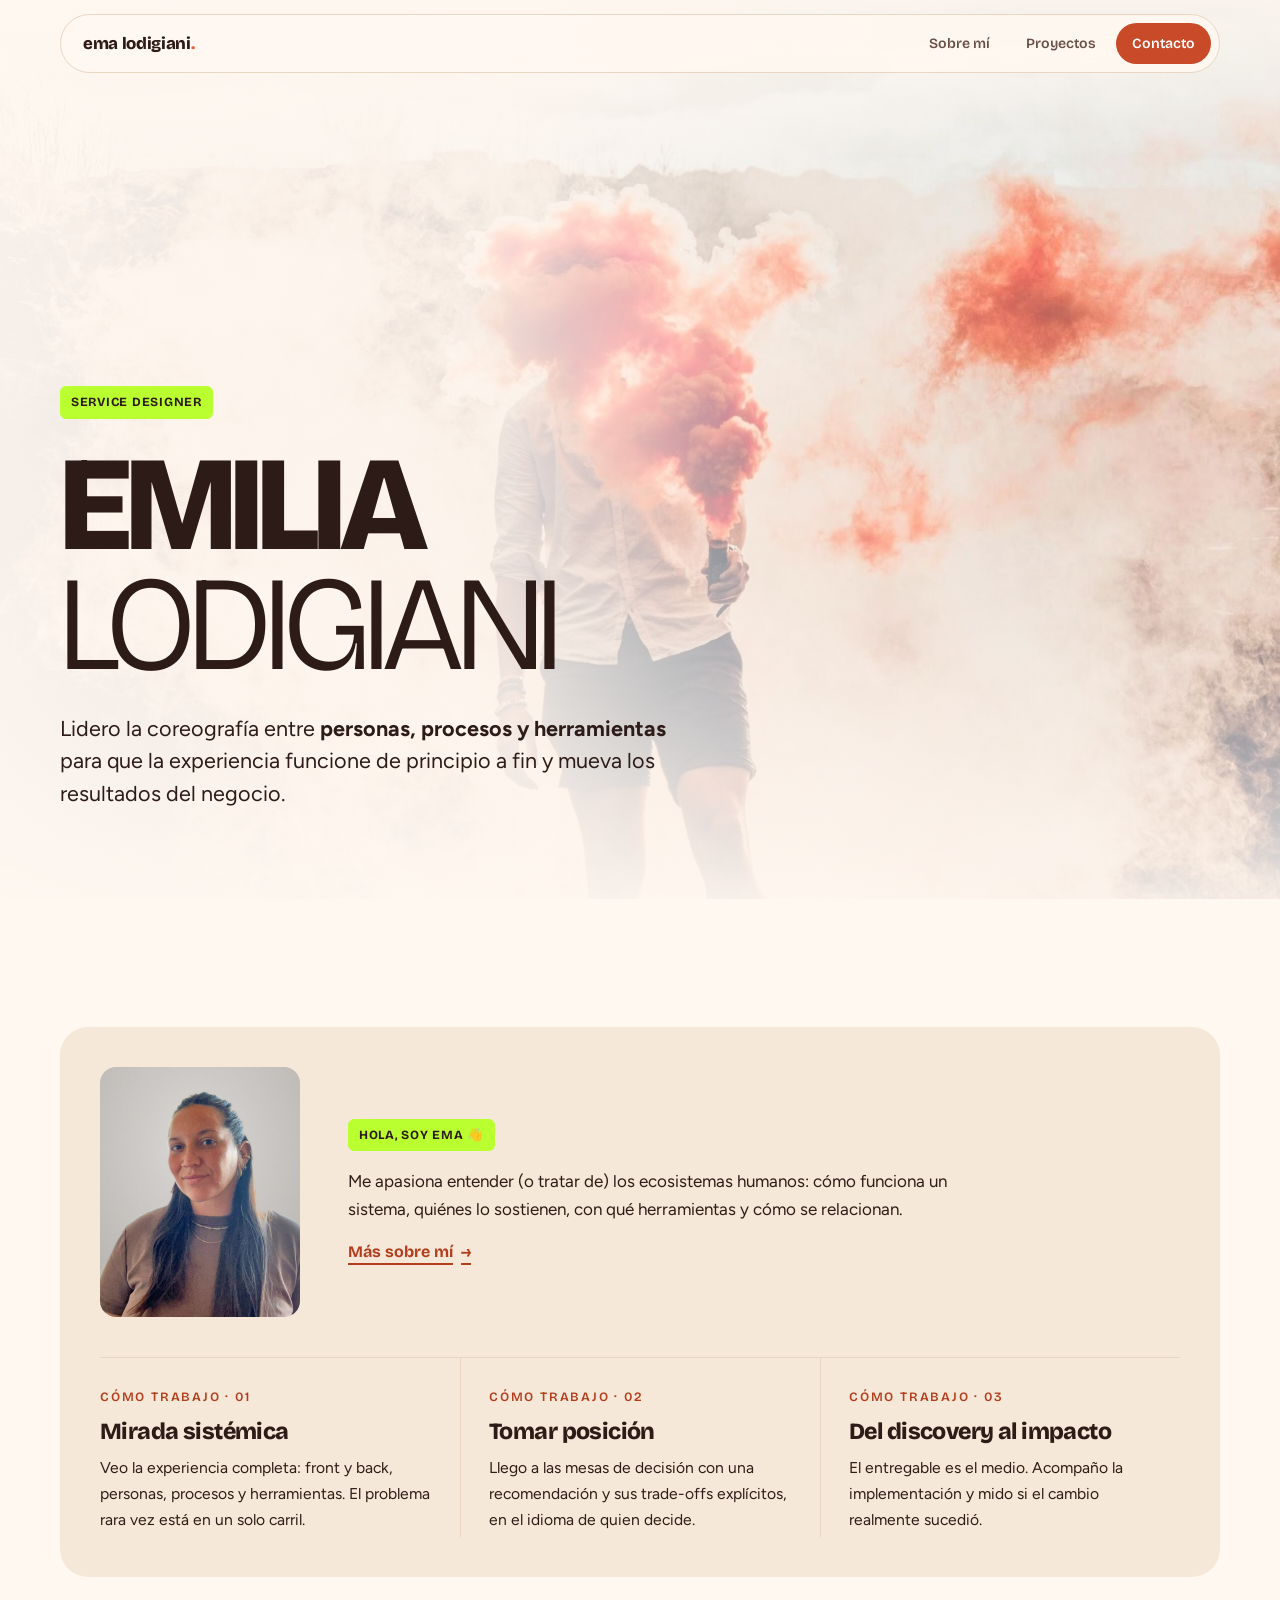
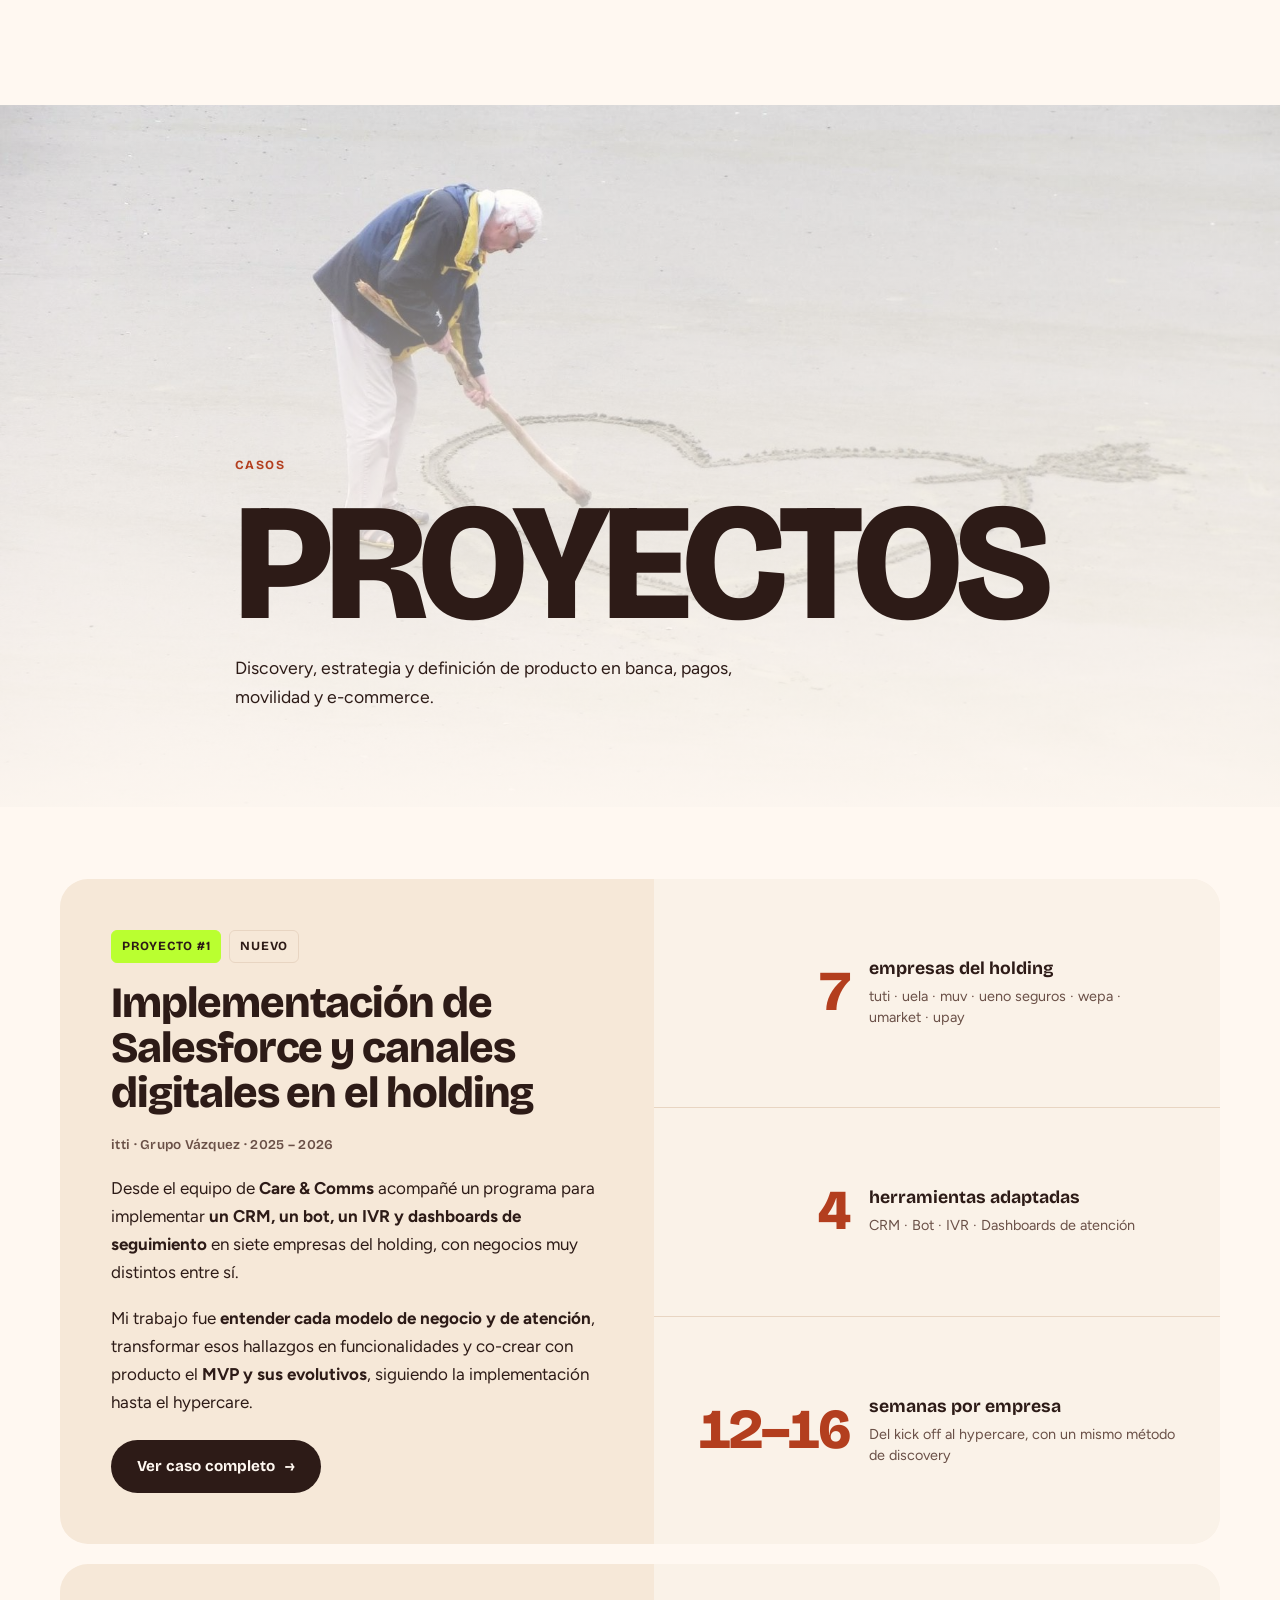
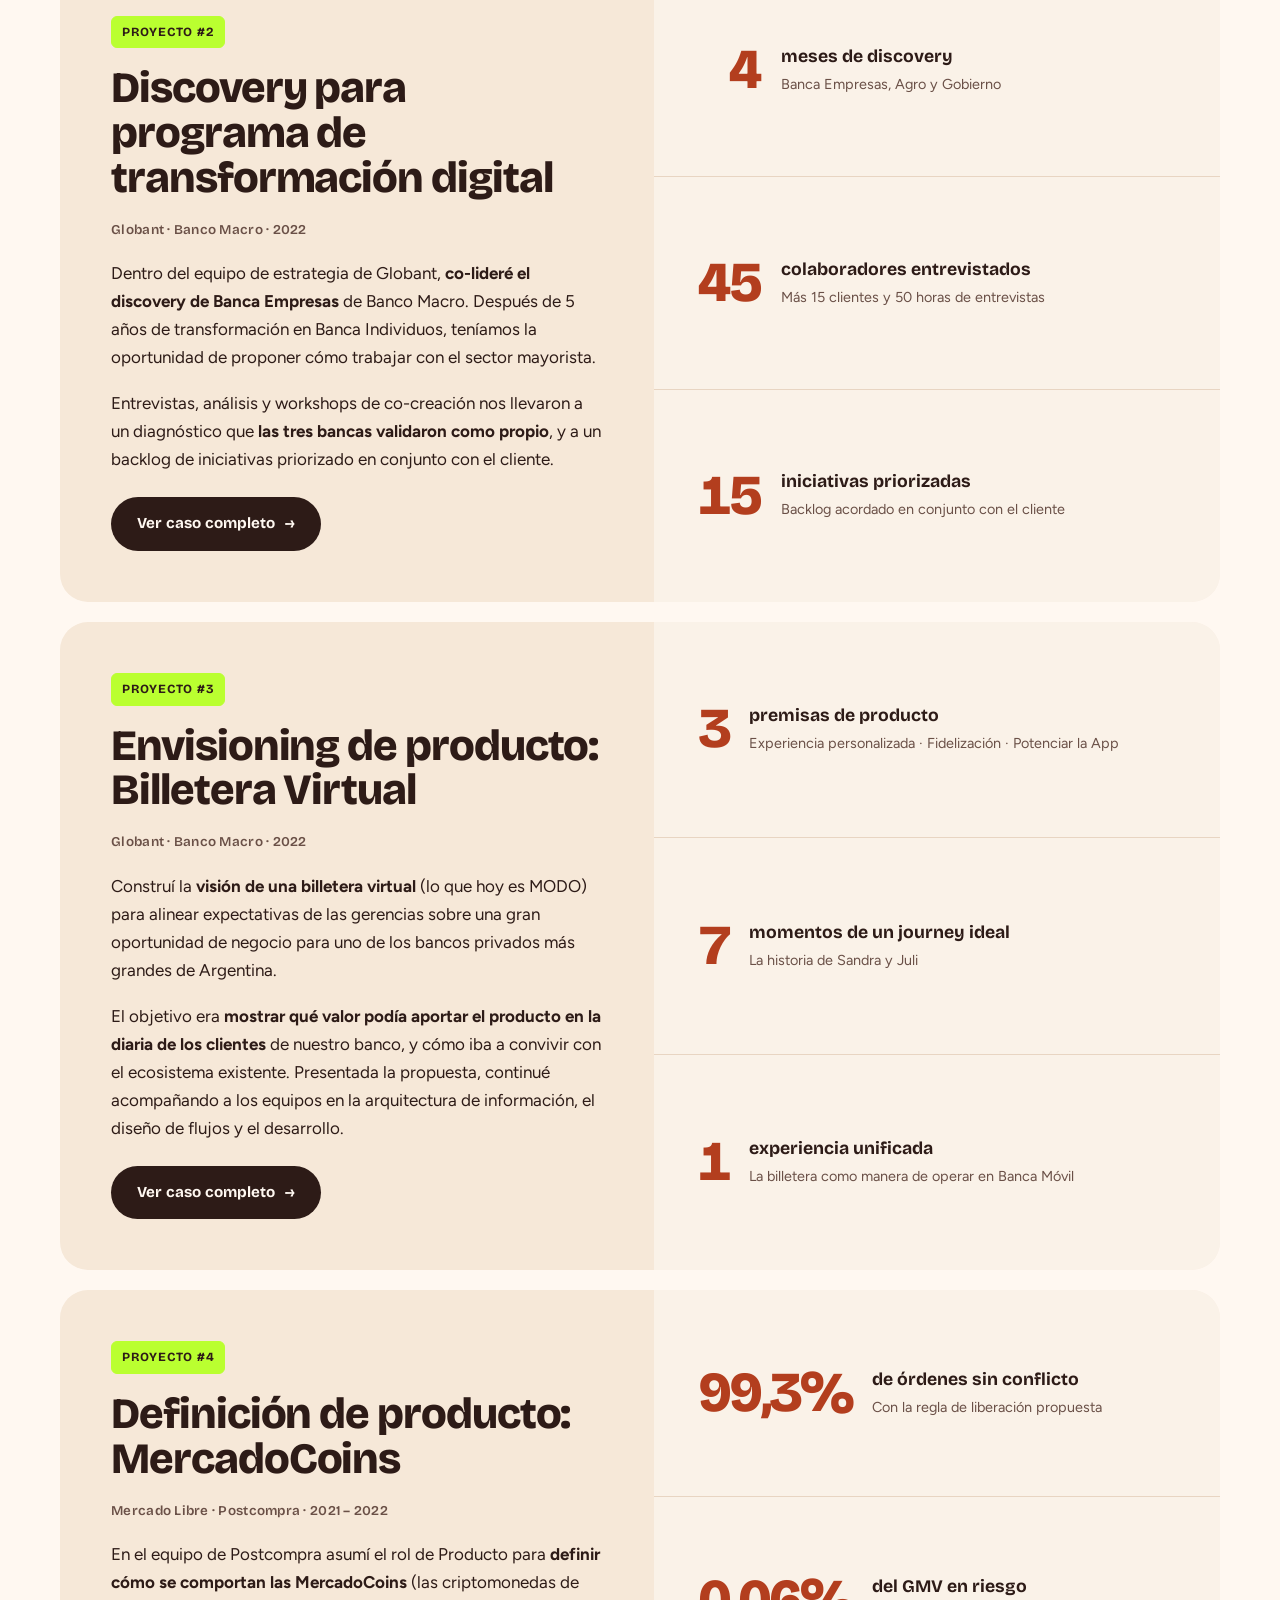
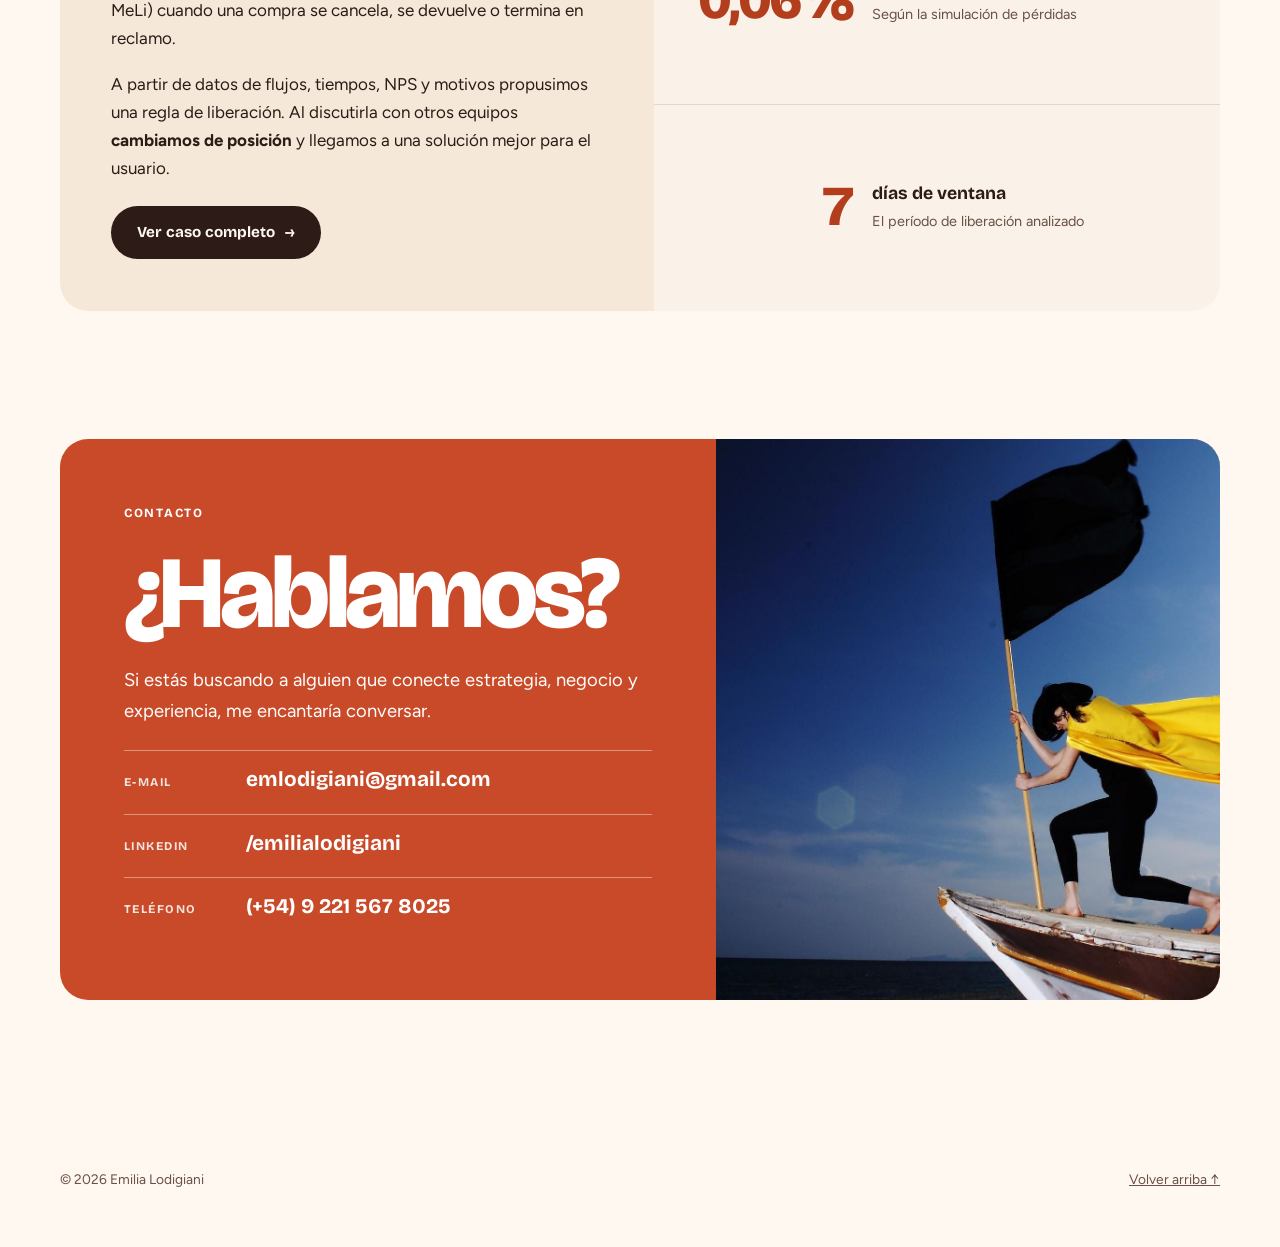
==== commit 8094fa27: "Proyectos: números alineados a la derecha y título Salesforce Co-Authored-By: Claude Opus 5.5 <norep" ====
--- a/index.html
+++ b/index.html
@@ -95,7 +95,7 @@
         <article class="project-card">
           <div class="project-body">
             <div class="tags"><span class="pill pill--magenta">Proyecto #1</span><span class="pill">Nuevo</span></div>
-            <h3>Implementación de CRM y canales digitales en un holding</h3>
+            <h3>Implementación de Salesforce y canales digitales en el holding</h3>
             <span class="meta">itti · Grupo Vázquez · 2025 – 2026</span>
             <p>Desde el equipo de <strong>Care &amp; Comms</strong> acompañé un programa para implementar <strong>un CRM, un bot, un IVR y dashboards de seguimiento</strong> en siete empresas del holding, con negocios muy distintos entre sí.</p>
             <p>Mi trabajo fue <strong>entender cada modelo de negocio y de atención</strong>, transformar esos hallazgos en funcionalidades y co-crear con producto el <strong>MVP y sus evolutivos</strong>, siguiendo la implementación hasta el hypercare.</p>
--- a/assets/css/styles.css
+++ b/assets/css/styles.css
@@ -13,6 +13,7 @@
   --ink: #2D1B17;         /* cacao: texto principal */
   --muted: #6A5047;       /* cacao-soft: texto secundario */
   --magenta: #E86240;     /* persimmon: relleno de marca */
+  --magenta-strong: #C94A28; /* persimmon-strong: fondo con texto blanco */
   --pink: #B33E1E;        /* persimmon-deep: acento como texto */
   --blush: #FBCFAE;       /* apricot */
   --paper: #FFFFFF;
@@ -607,3 +608,18 @@
 .cover-card--bleed .inner { padding: clamp(48px, 8vw, 96px) 0; }
 .cover-card--bleed h2 { font-size: clamp(3.6rem, 13vw, 10.5rem); }
 .intro { background: var(--surface); border-radius: var(--radius); padding: clamp(22px, 3.5vw, 40px); }
+
+/* menú: sin fondo en la sección activa ni al pasar el mouse (solo Contacto lleva fondo) */
+.nav-links a:hover, .nav-links a.is-active { background: transparent; color: var(--ink); }
+.nav-links a.nav-cta, .nav-links a.nav-cta.is-active { background: var(--magenta-strong); color: #FFFFFF; }
+.nav-links a.nav-cta:hover { background: var(--ink); color: #FFFFFF; }
+
+/* ¿Hablamos?: naranja un poco más oscuro y texto blanco */
+.contact-card { background: var(--magenta-strong); color: #FFFFFF; }
+.contact-card h2, .contact-card .contact-item a, .contact-card .contact-item b { color: #FFFFFF; }
+.contact-card .eyebrow { color: #FFFFFF !important; }
+.contact-item { border-top-color: rgba(255, 255, 255, .4); }
+
+/* datos de los proyectos: números alineados a la derecha, pegados a su texto */
+.big-stat { column-gap: 20px; }
+.big-stat > b { justify-self: end; text-align: right; }
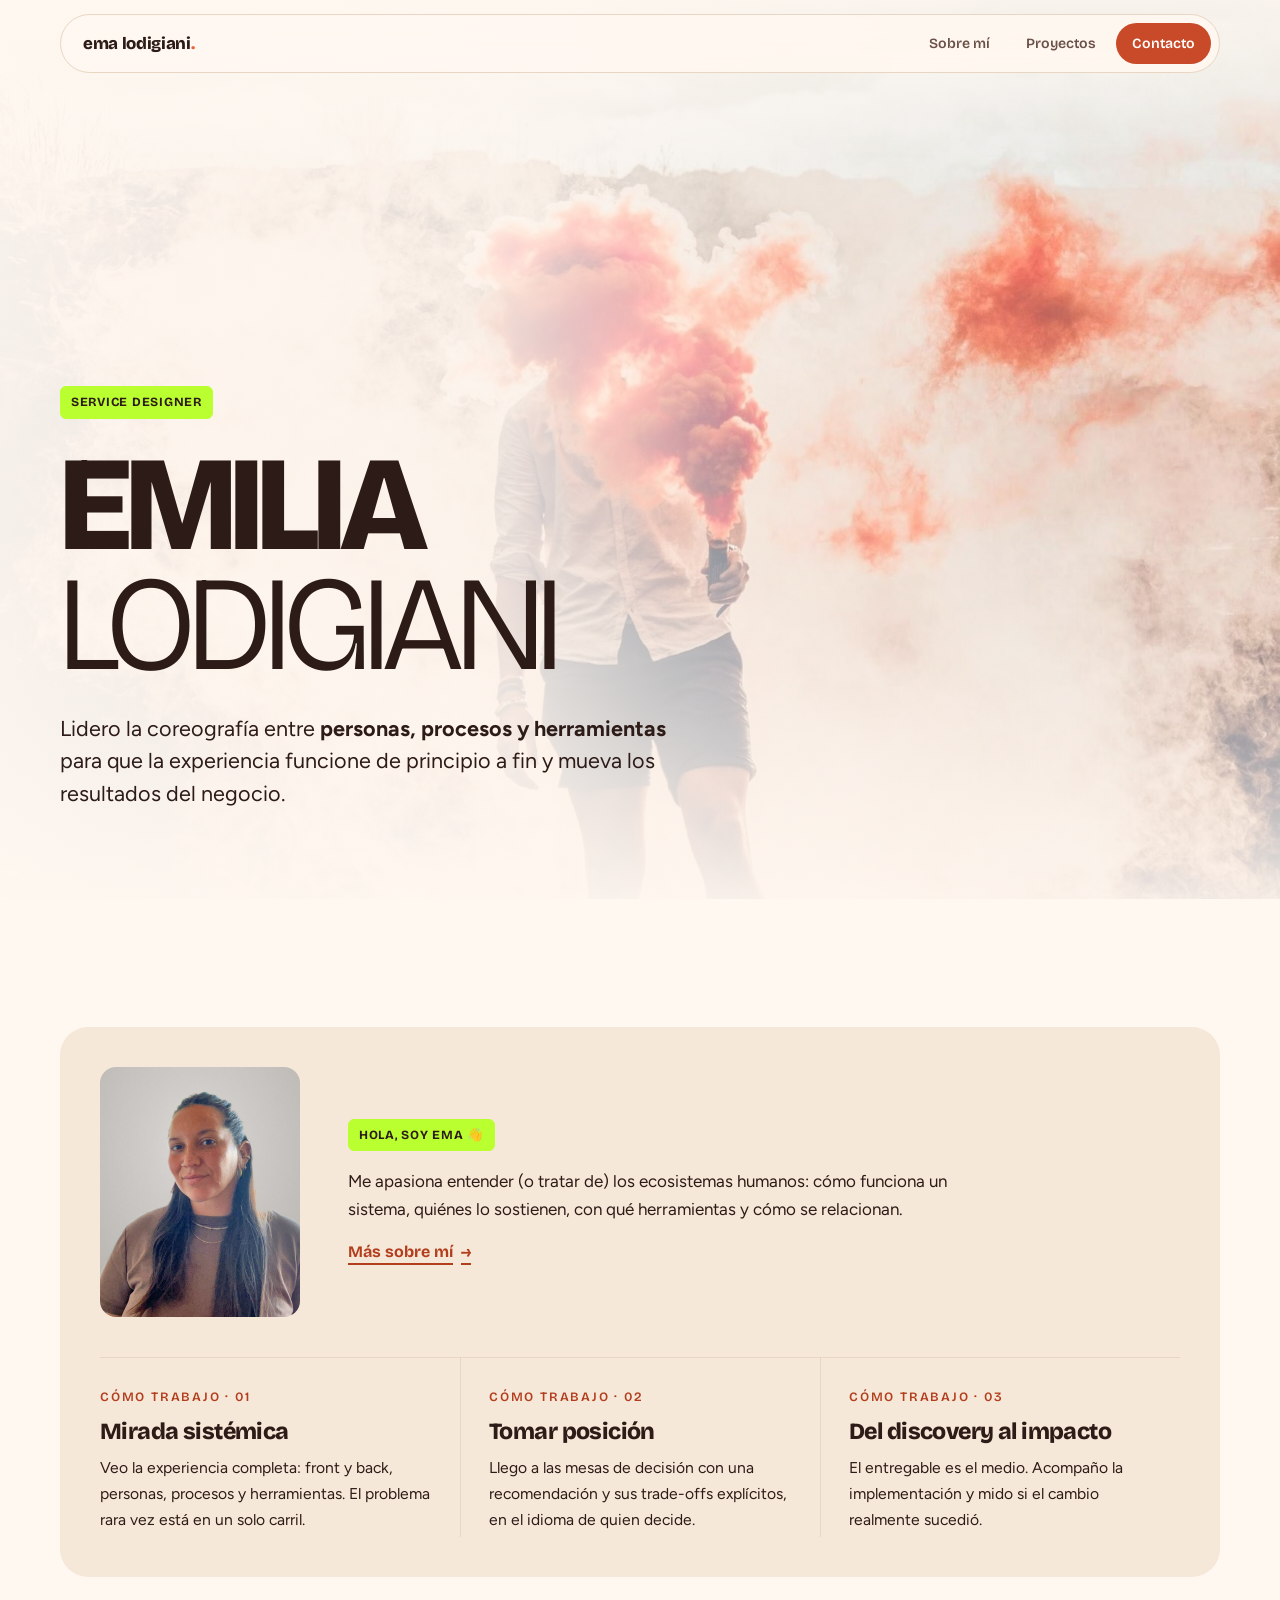
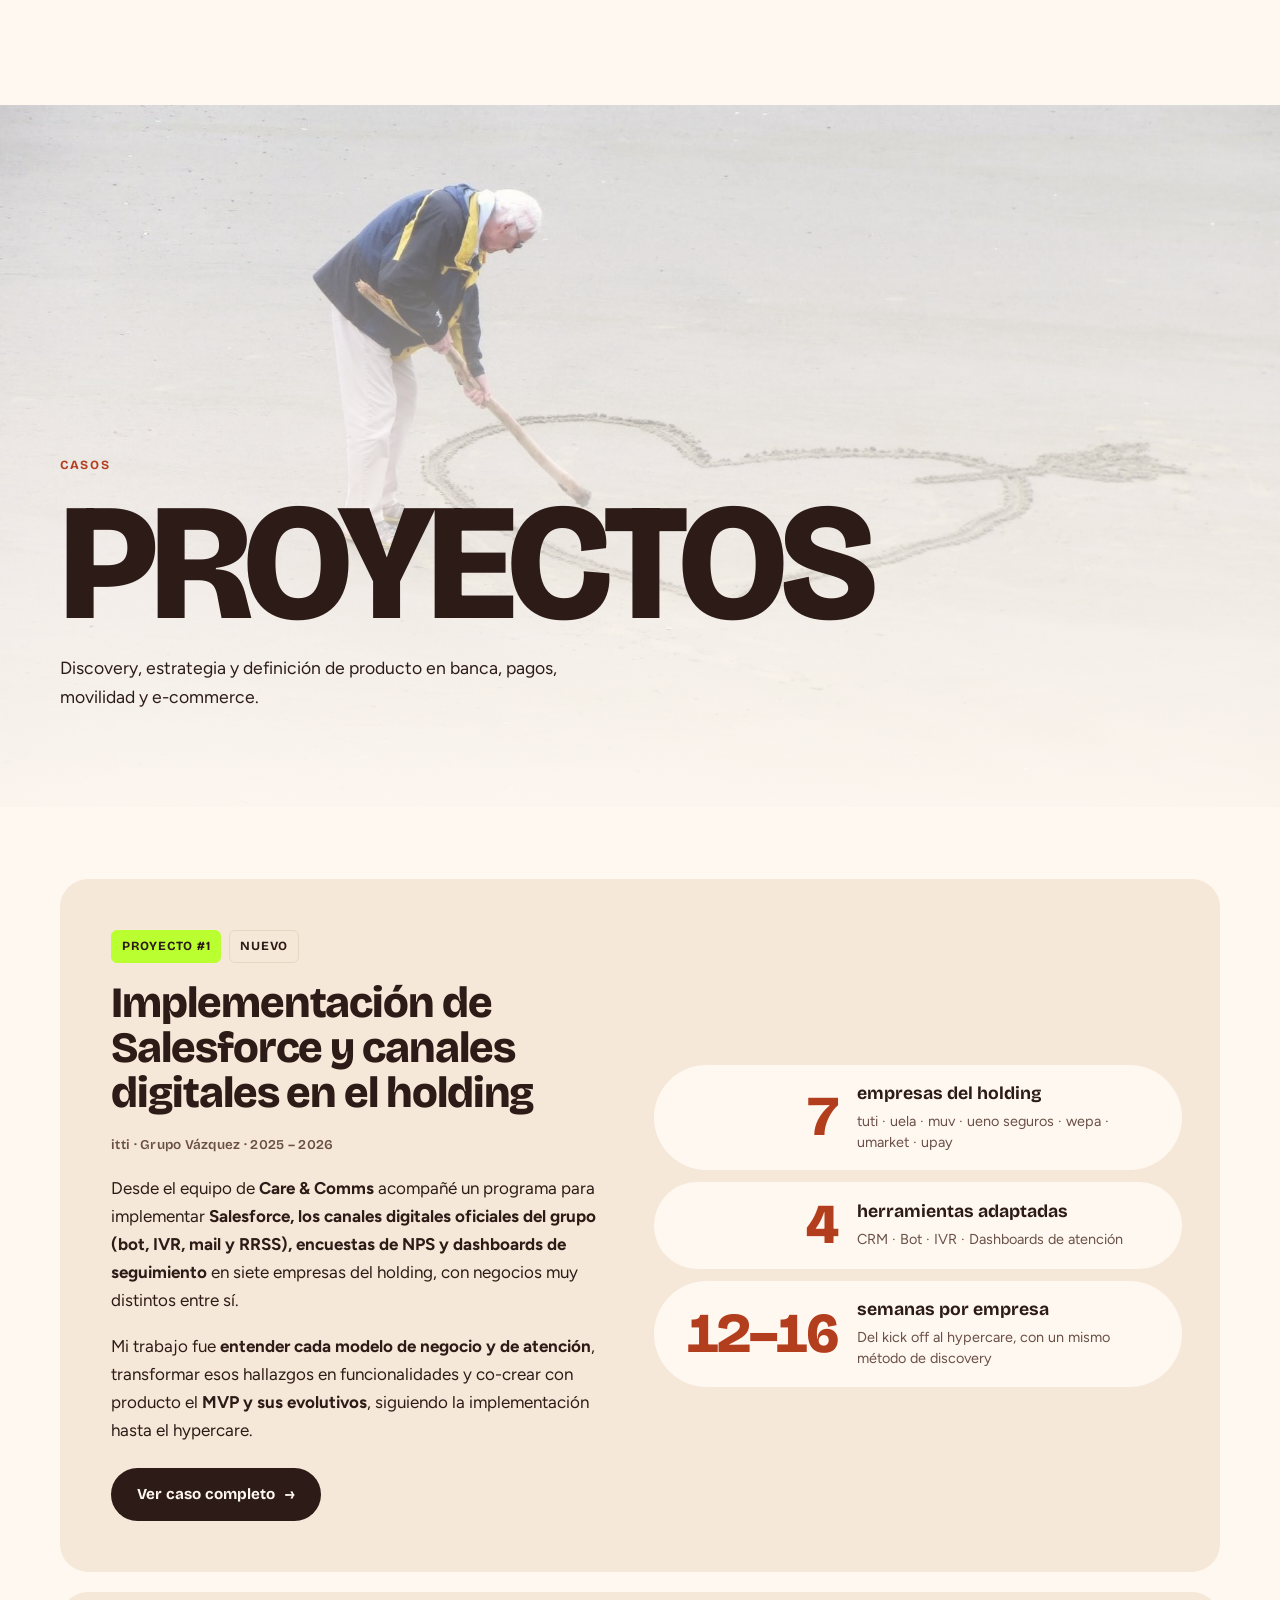
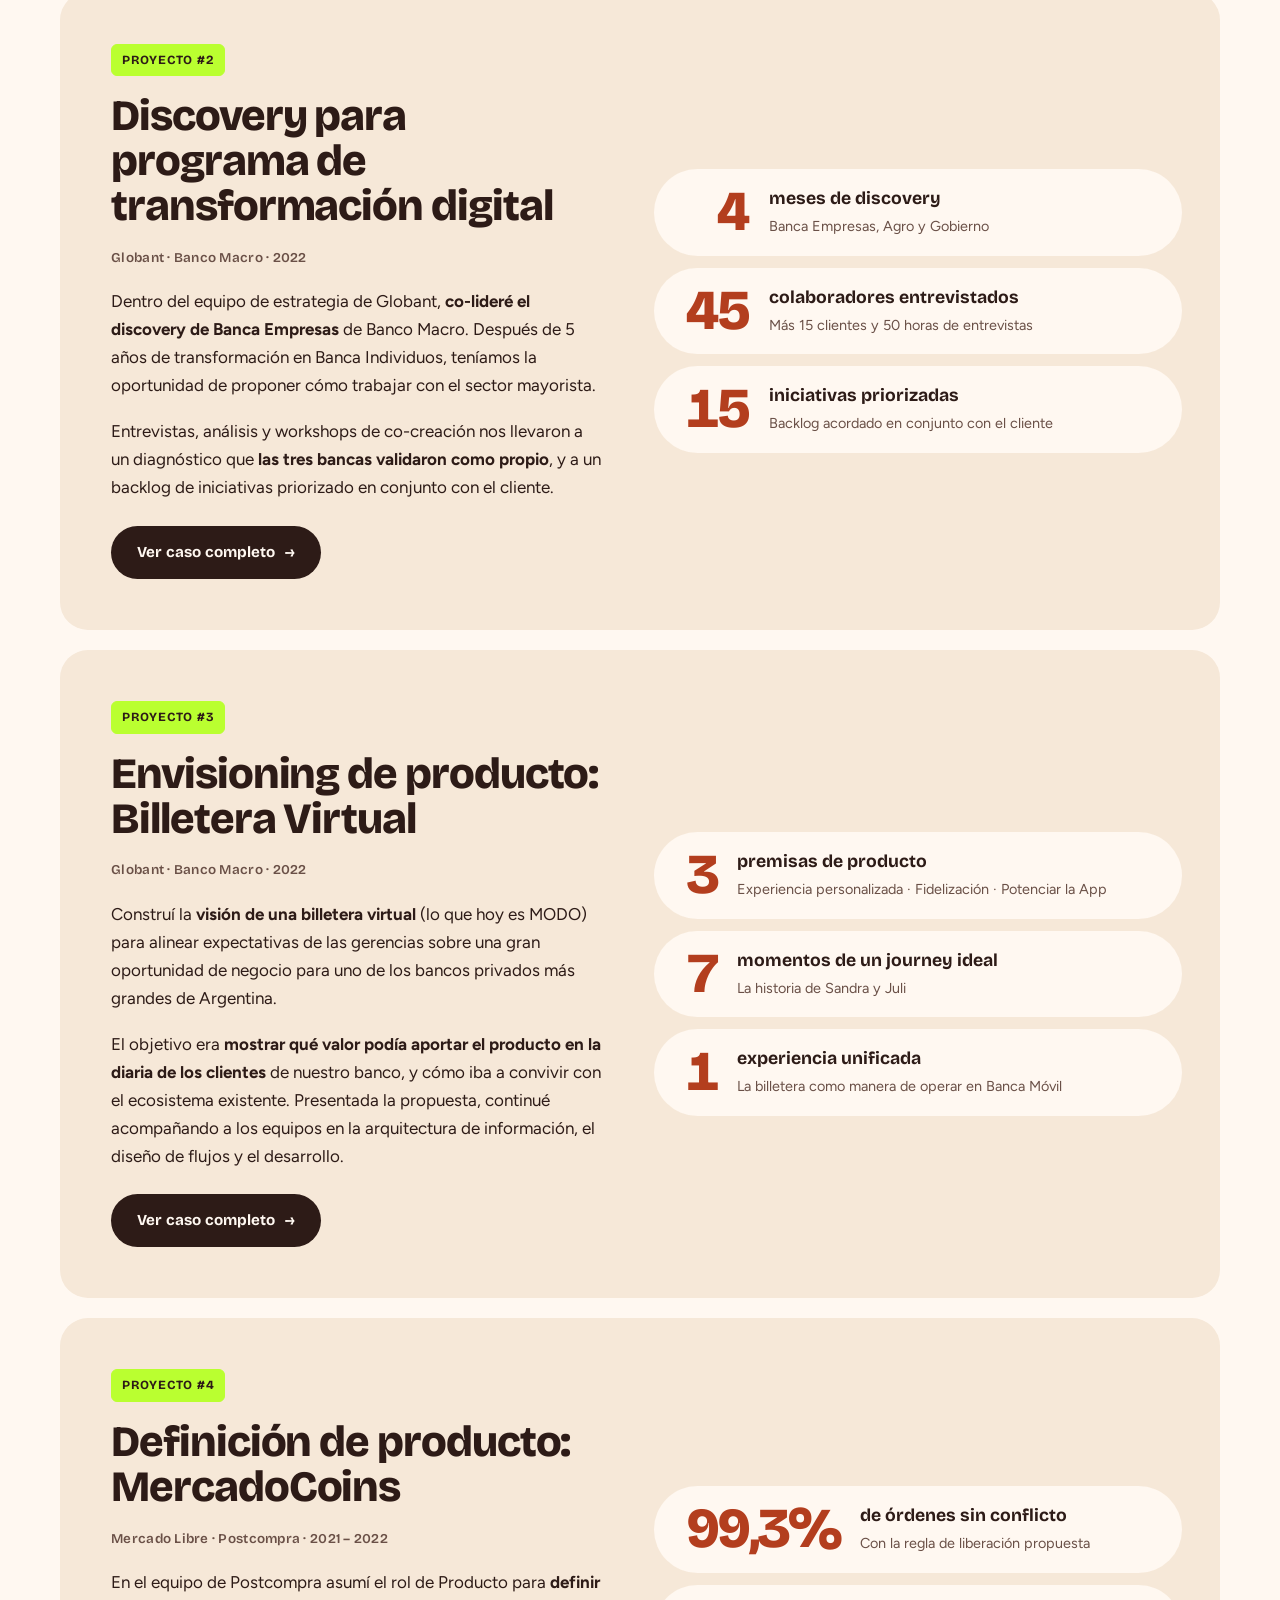
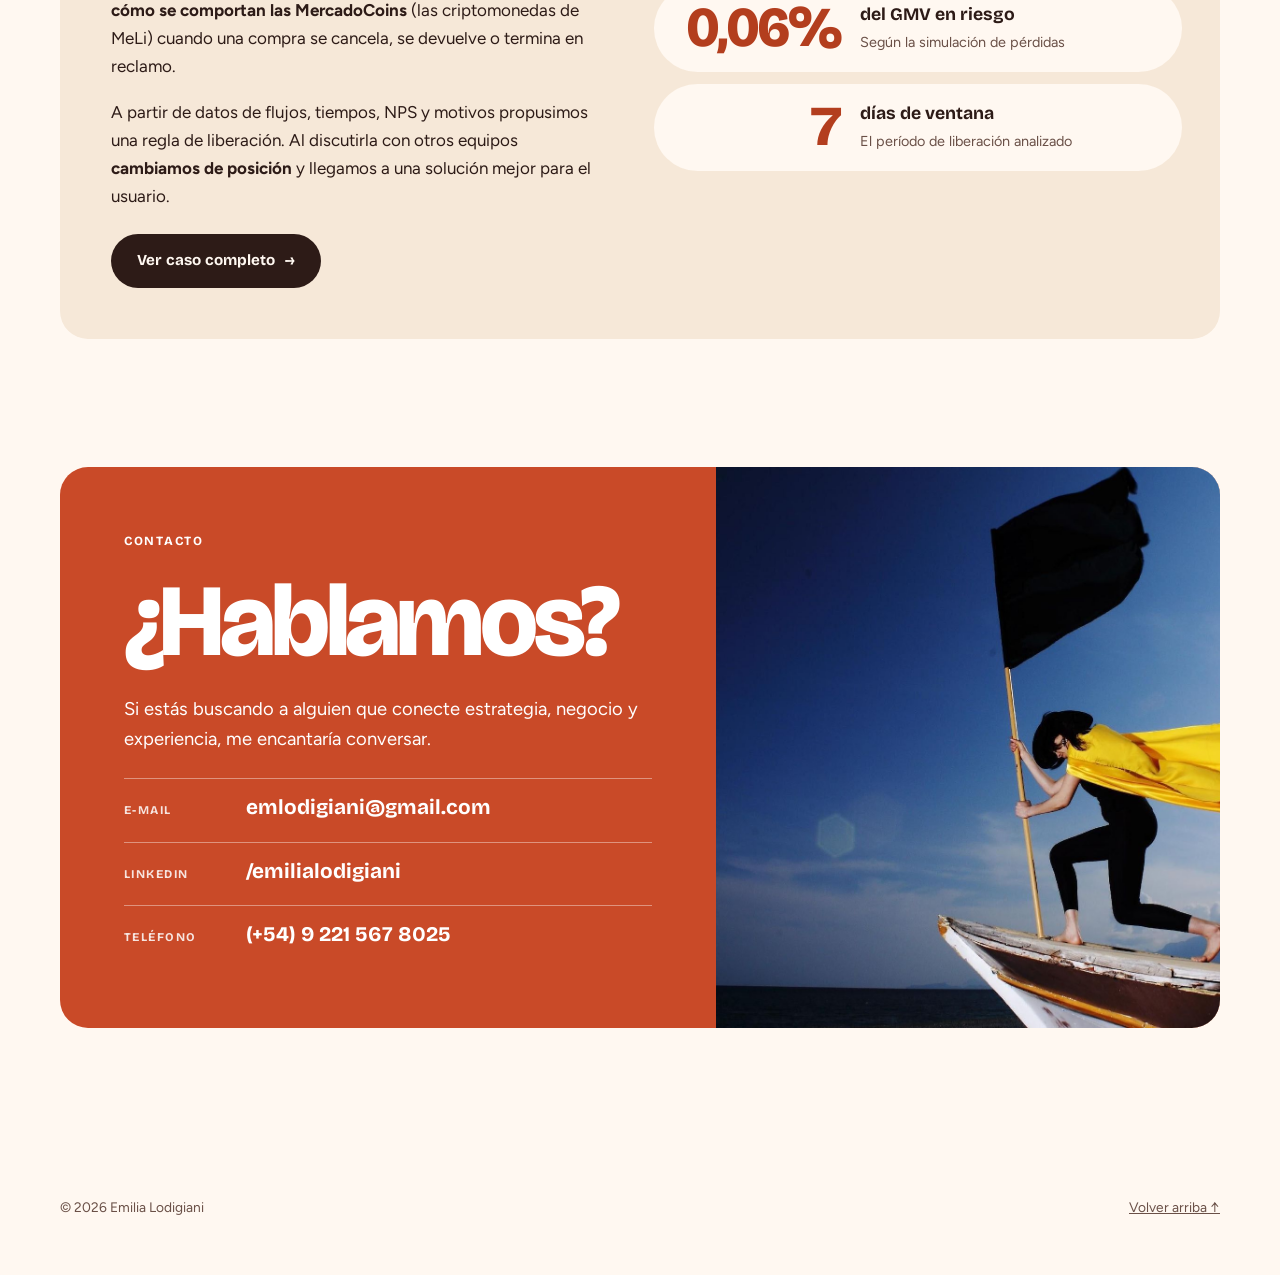
==== commit 81a47493: "Proyecto #1: detalle de herramientas implementadas Co-Authored-By: Claude Opus 5.5 <noreply@anthropi" ====
--- a/index.html
+++ b/index.html
@@ -97,7 +97,7 @@
             <div class="tags"><span class="pill pill--magenta">Proyecto #1</span><span class="pill">Nuevo</span></div>
             <h3>Implementación de Salesforce y canales digitales en el holding</h3>
             <span class="meta">itti · Grupo Vázquez · 2025 – 2026</span>
-            <p>Desde el equipo de <strong>Care &amp; Comms</strong> acompañé un programa para implementar <strong>un CRM, un bot, un IVR y dashboards de seguimiento</strong> en siete empresas del holding, con negocios muy distintos entre sí.</p>
+            <p>Desde el equipo de <strong>Care &amp; Comms</strong> acompañé un programa para implementar <strong>Salesforce, los canales digitales oficiales del grupo (bot, IVR, mail y RRSS), encuestas de NPS y dashboards de seguimiento</strong> en siete empresas del holding, con negocios muy distintos entre sí.</p>
             <p>Mi trabajo fue <strong>entender cada modelo de negocio y de atención</strong>, transformar esos hallazgos en funcionalidades y co-crear con producto el <strong>MVP y sus evolutivos</strong>, siguiendo la implementación hasta el hypercare.</p>
             <a class="btn" href="proyectos/crm-holding.html">Ver caso completo <span class="arrow">→</span></a>
           </div>
--- a/assets/css/styles.css
+++ b/assets/css/styles.css
@@ -623,3 +623,17 @@
 /* datos de los proyectos: números alineados a la derecha, pegados a su texto */
 .big-stat { column-gap: 20px; }
 .big-stat > b { justify-self: end; text-align: right; }
+
+/* carátula de Proyectos: el texto arranca a la misma altura que el nombre de la portada */
+.cover-card--bleed > .wrap { width: 100%; }
+@media (max-width: 760px) {
+  .hero-content { padding-left: max(16px, env(safe-area-inset-left, 0px)); padding-right: max(16px, env(safe-area-inset-right, 0px)); }
+}
+
+/* datos de los proyectos en píldoras, sobre el mismo fondo de la tarjeta */
+.project-side--stats { background: transparent; padding: clamp(24px, 3vw, 44px) clamp(24px, 3vw, 44px) clamp(24px, 3vw, 44px) 0; align-items: center; }
+.stat-stack { row-gap: 12px; align-content: center; }
+.big-stat, .big-stat:first-child { background: var(--bg); border: 0; border-radius: 999px; padding: 18px 32px; }
+@media (max-width: 960px) {
+  .project-side--stats { padding: 0 clamp(24px, 3vw, 44px) clamp(24px, 3vw, 44px); }
+}
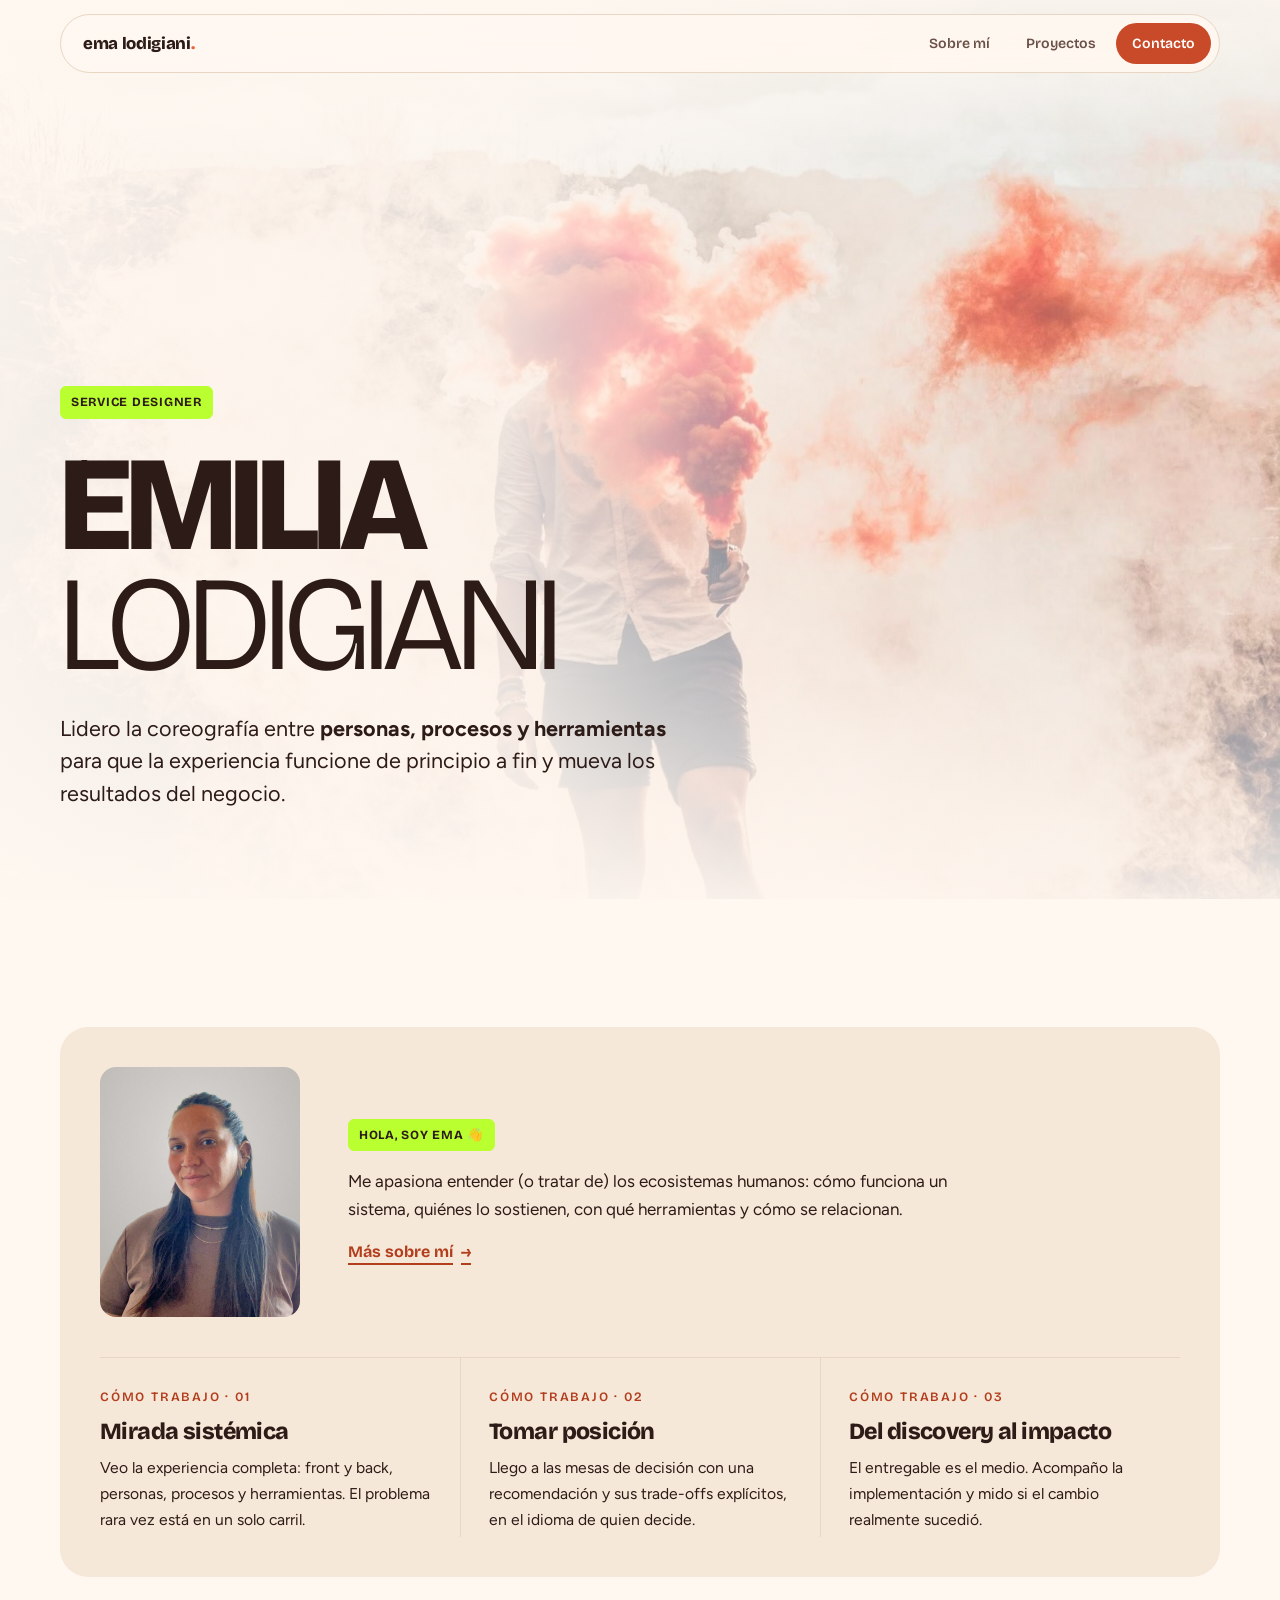
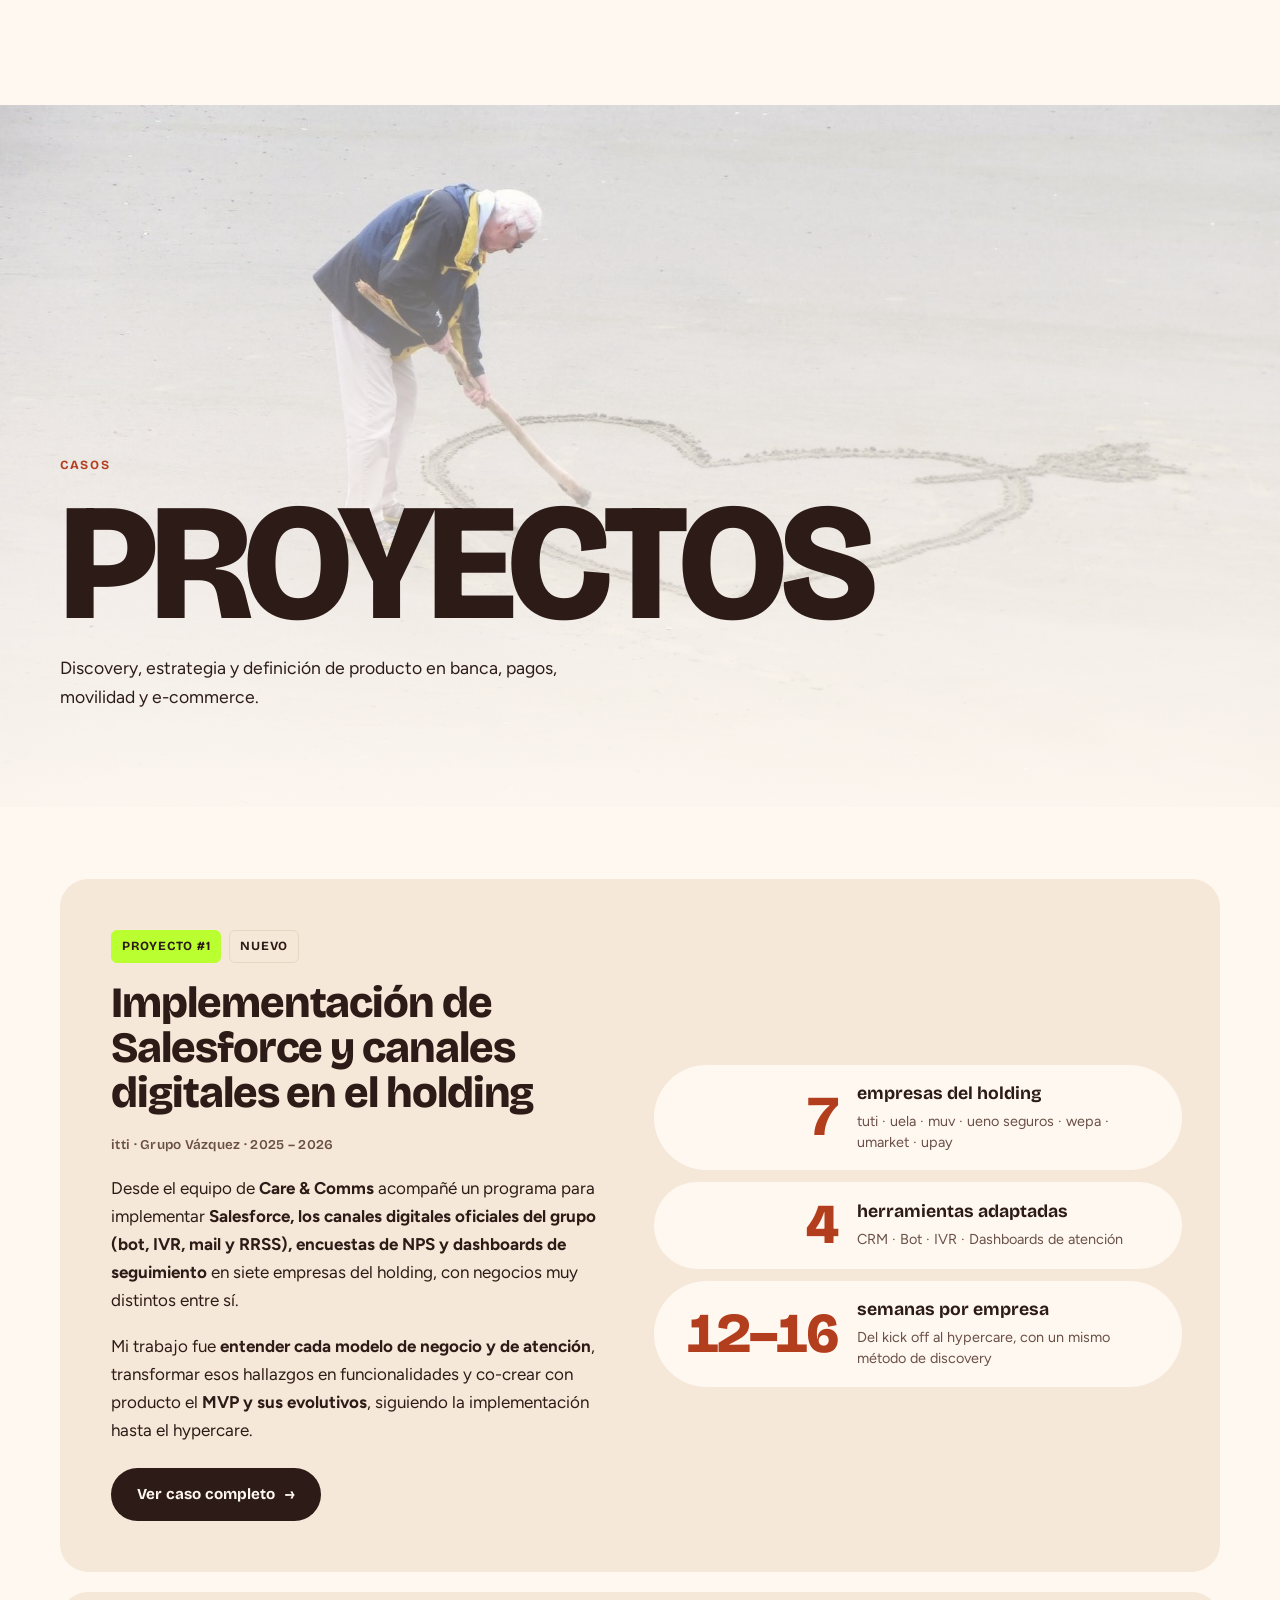
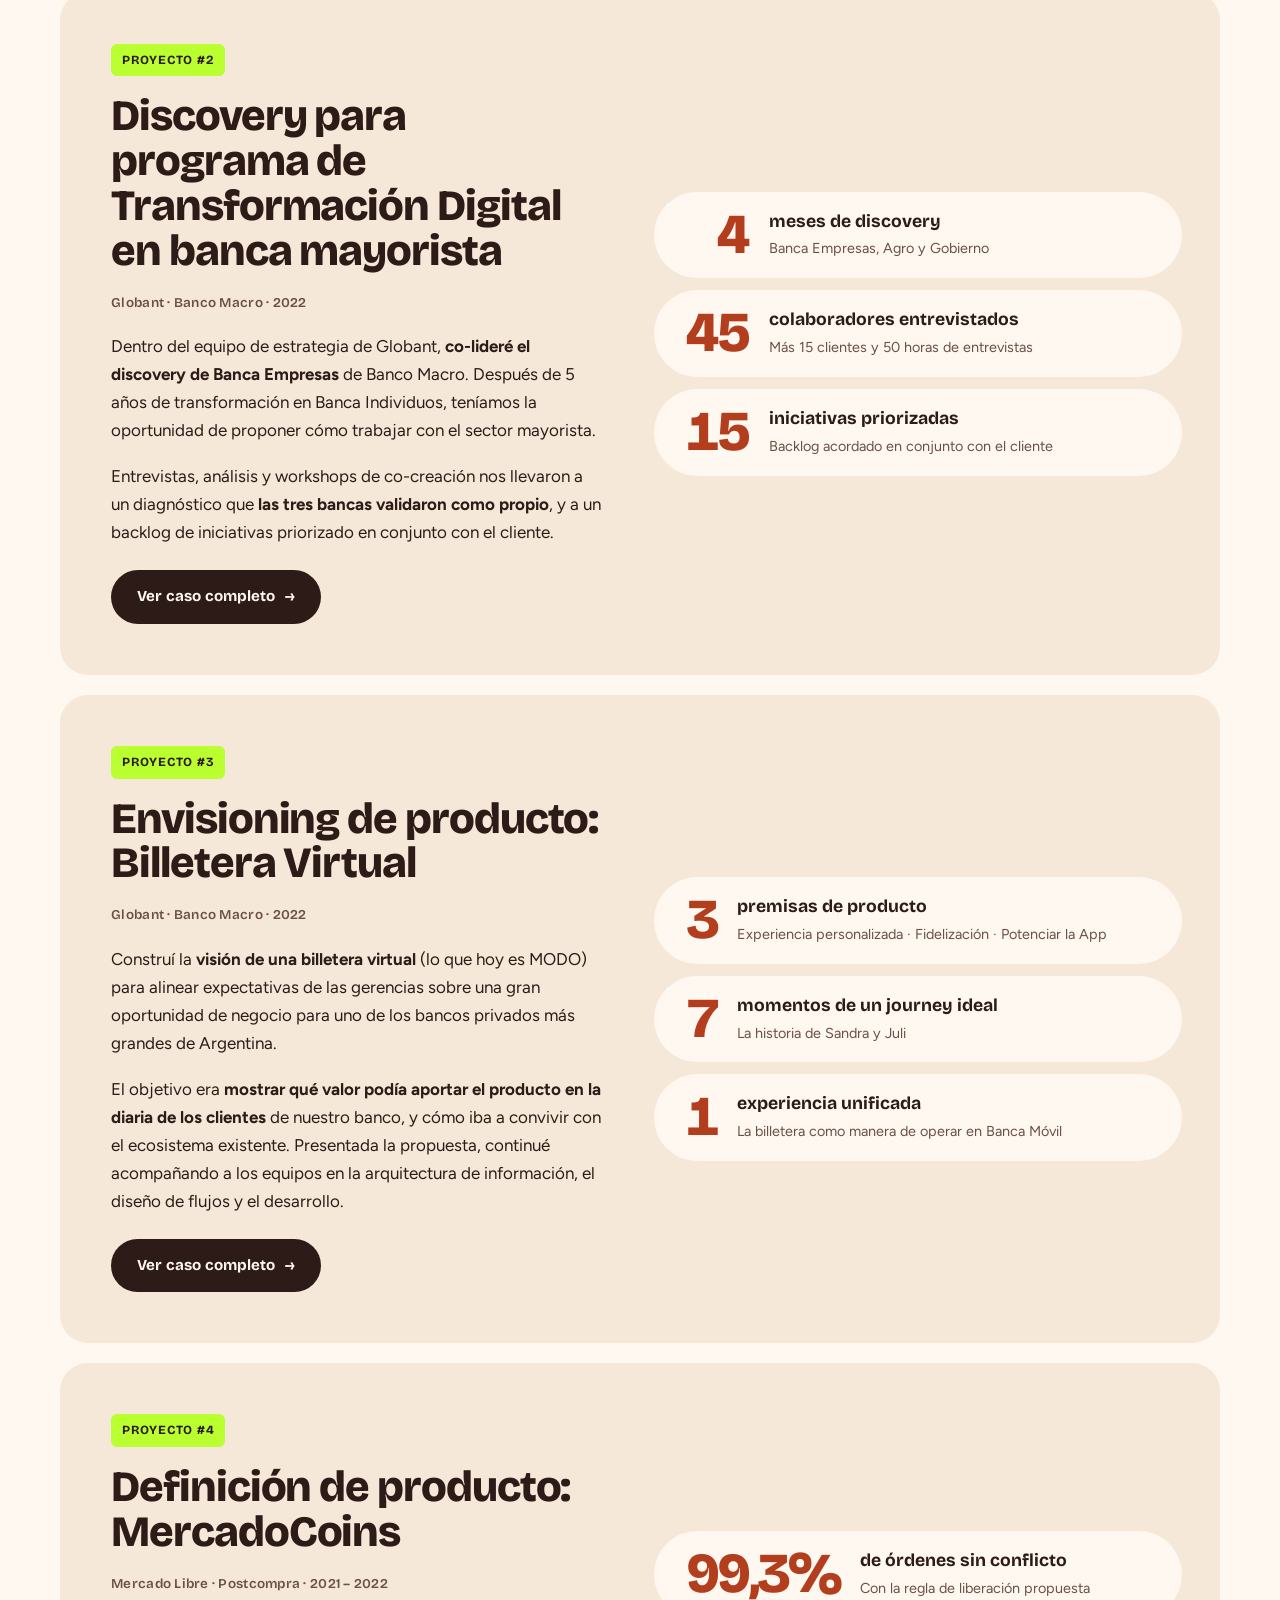
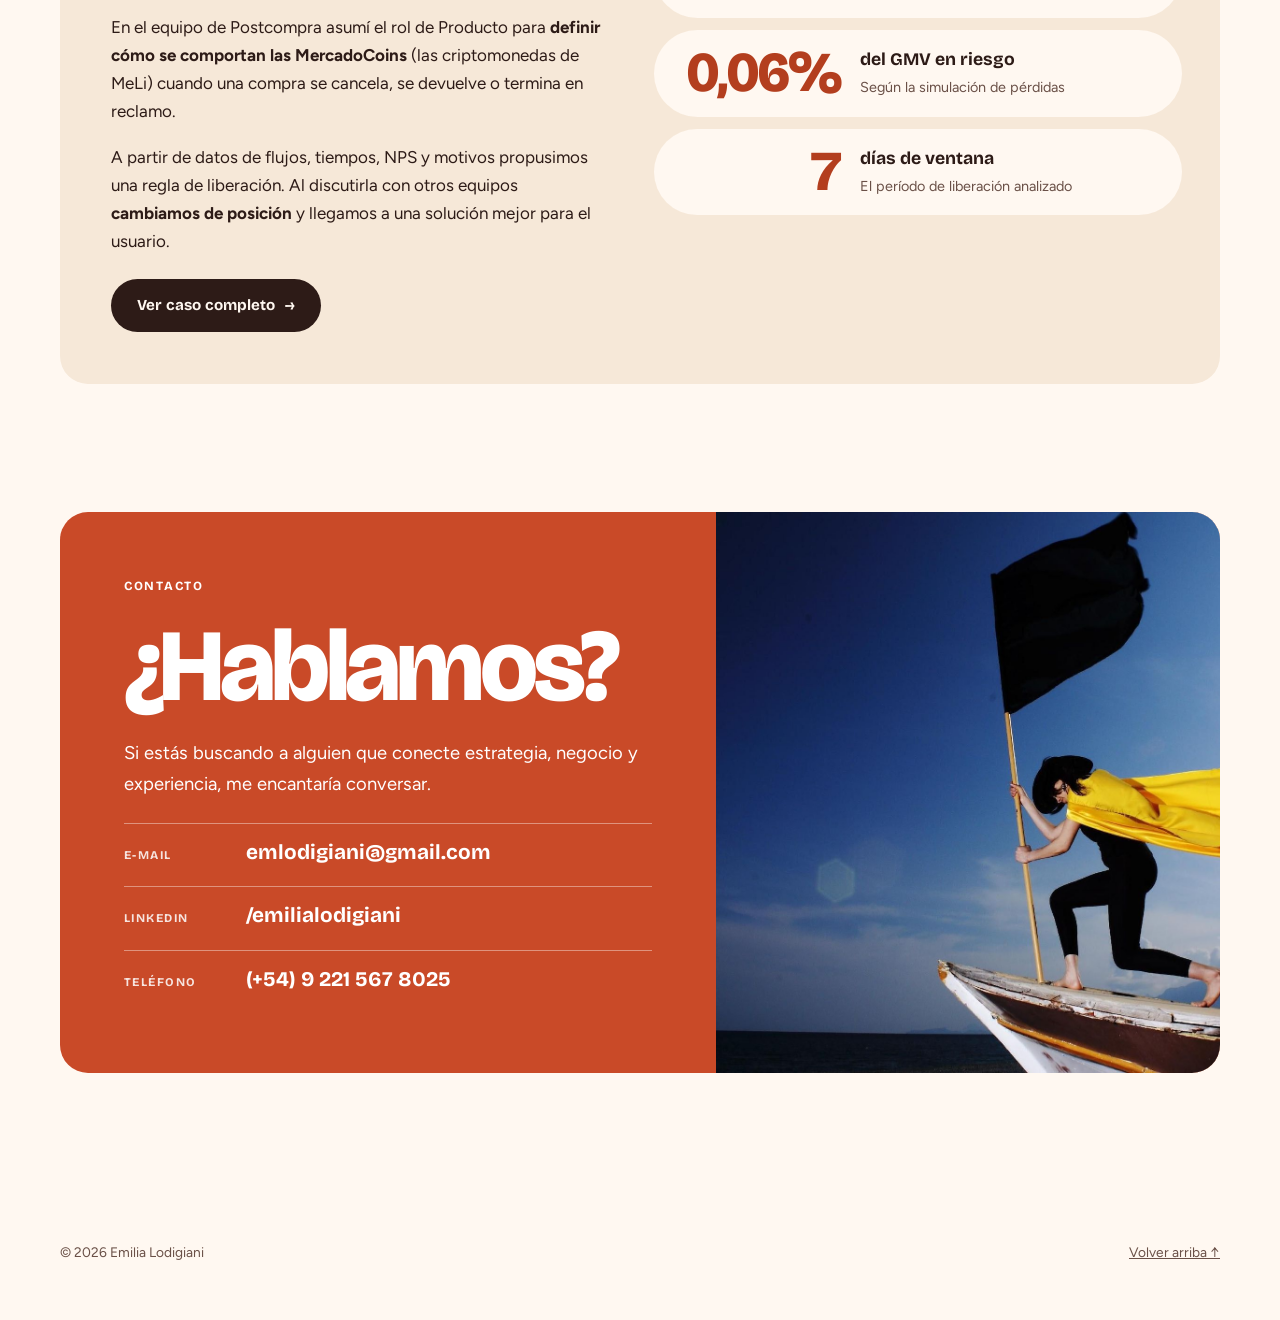
==== commit c51c9b1c: "Proyecto #2: título Transformación Digital en banca mayorista Co-Authored-By: Claude Opus 5.5 <norep" ====
--- a/index.html
+++ b/index.html
@@ -123,7 +123,7 @@
         <article class="project-card">
           <div class="project-body">
             <div class="tags"><span class="pill pill--magenta">Proyecto #2</span></div>
-            <h3>Discovery para programa de transformación digital</h3>
+            <h3>Discovery para programa de Transformación Digital en banca mayorista</h3>
             <span class="meta">Globant · Banco Macro · 2022</span>
             <p>Dentro del equipo de estrategia de Globant, <strong>co-lideré el discovery de Banca Empresas</strong> de Banco Macro. Después de 5 años de transformación en Banca Individuos, teníamos la oportunidad de proponer cómo trabajar con el sector mayorista.</p>
             <p>Entrevistas, análisis y workshops de co-creación nos llevaron a un diagnóstico que <strong>las tres bancas validaron como propio</strong>, y a un backlog de iniciativas priorizado en conjunto con el cliente.</p>
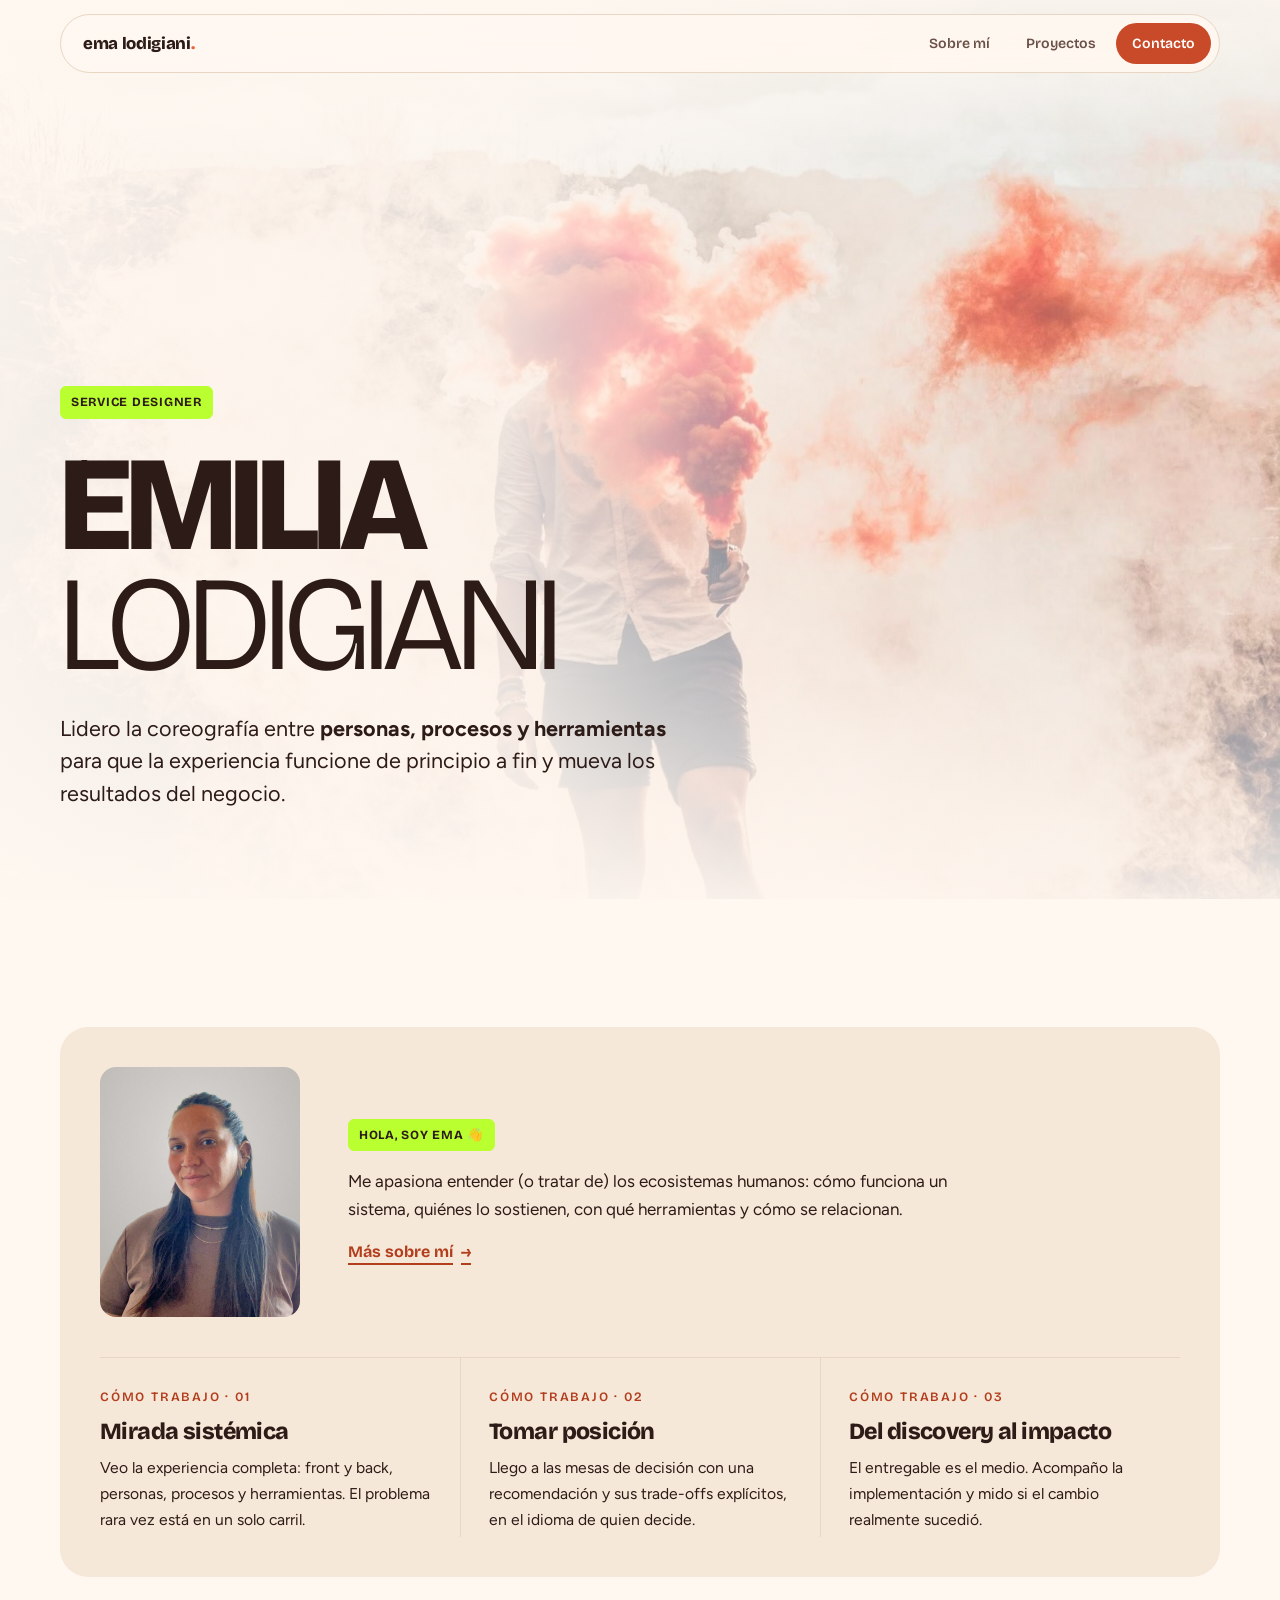
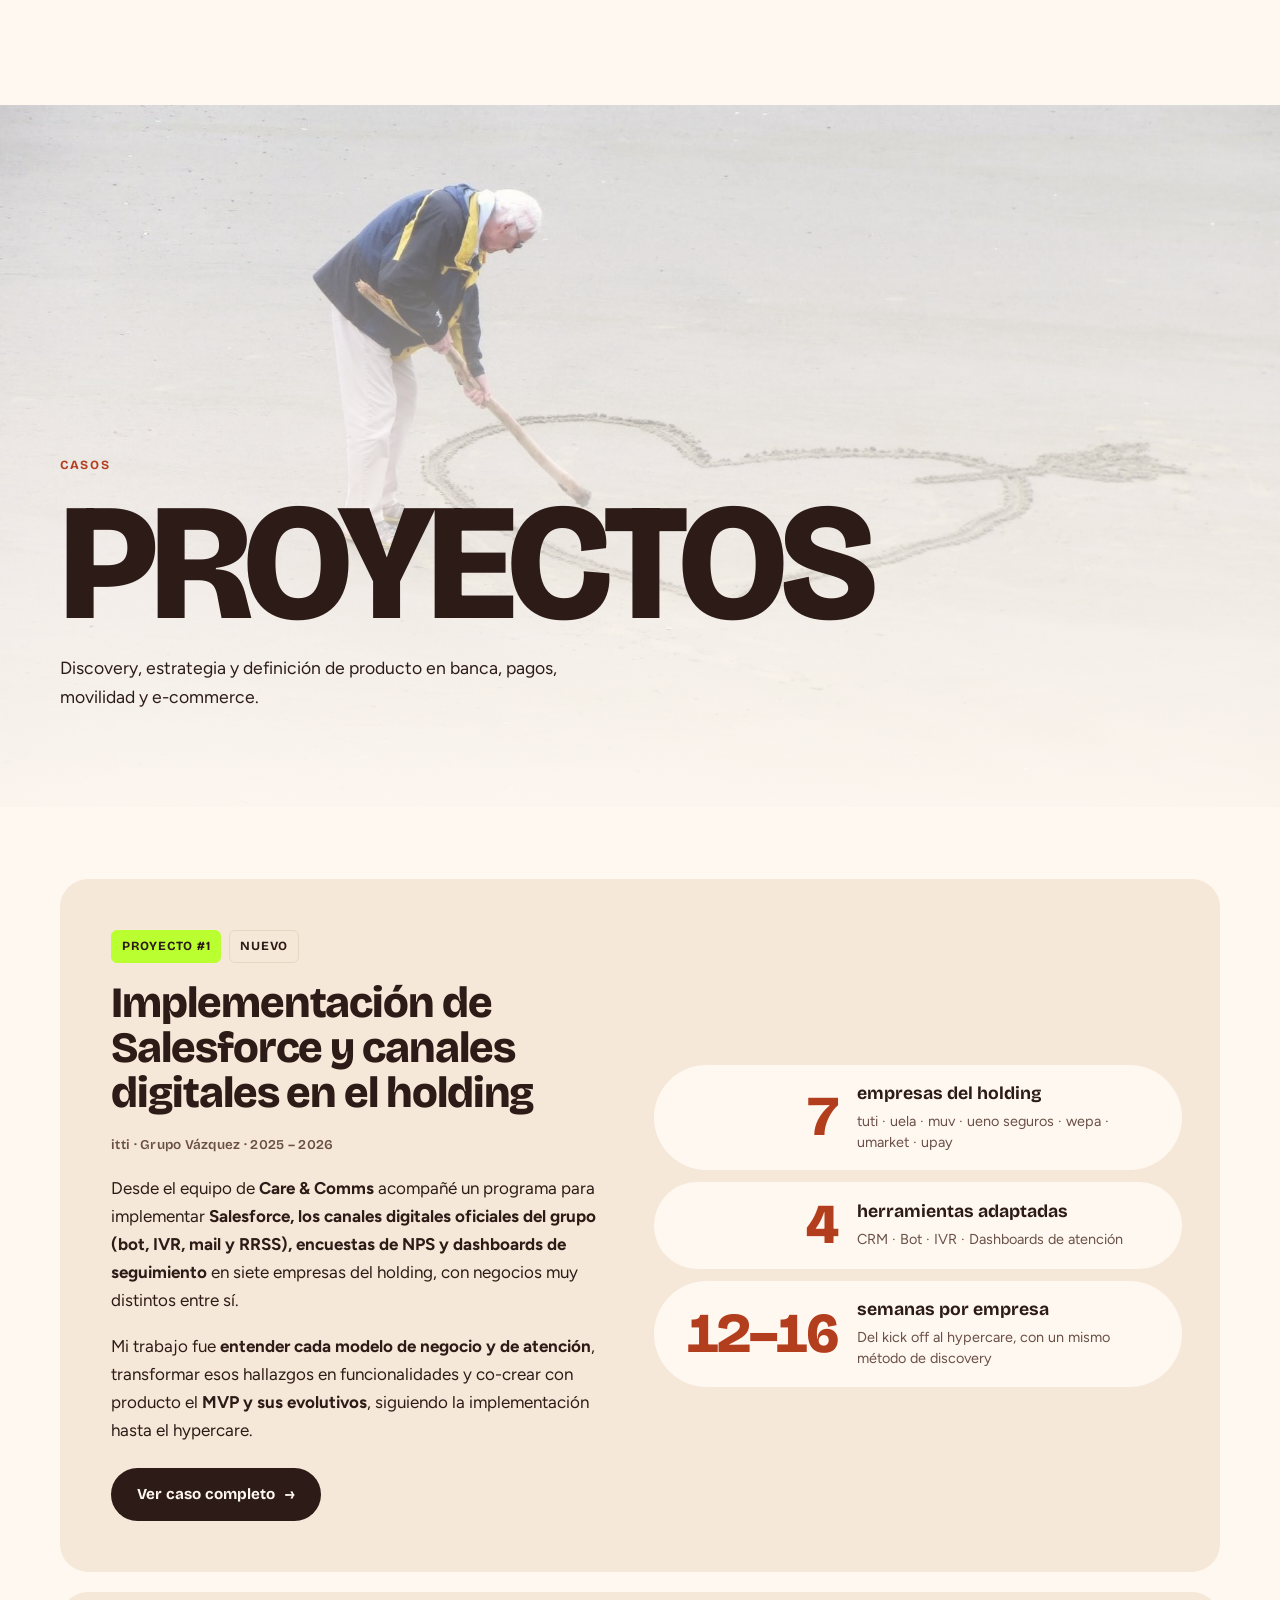
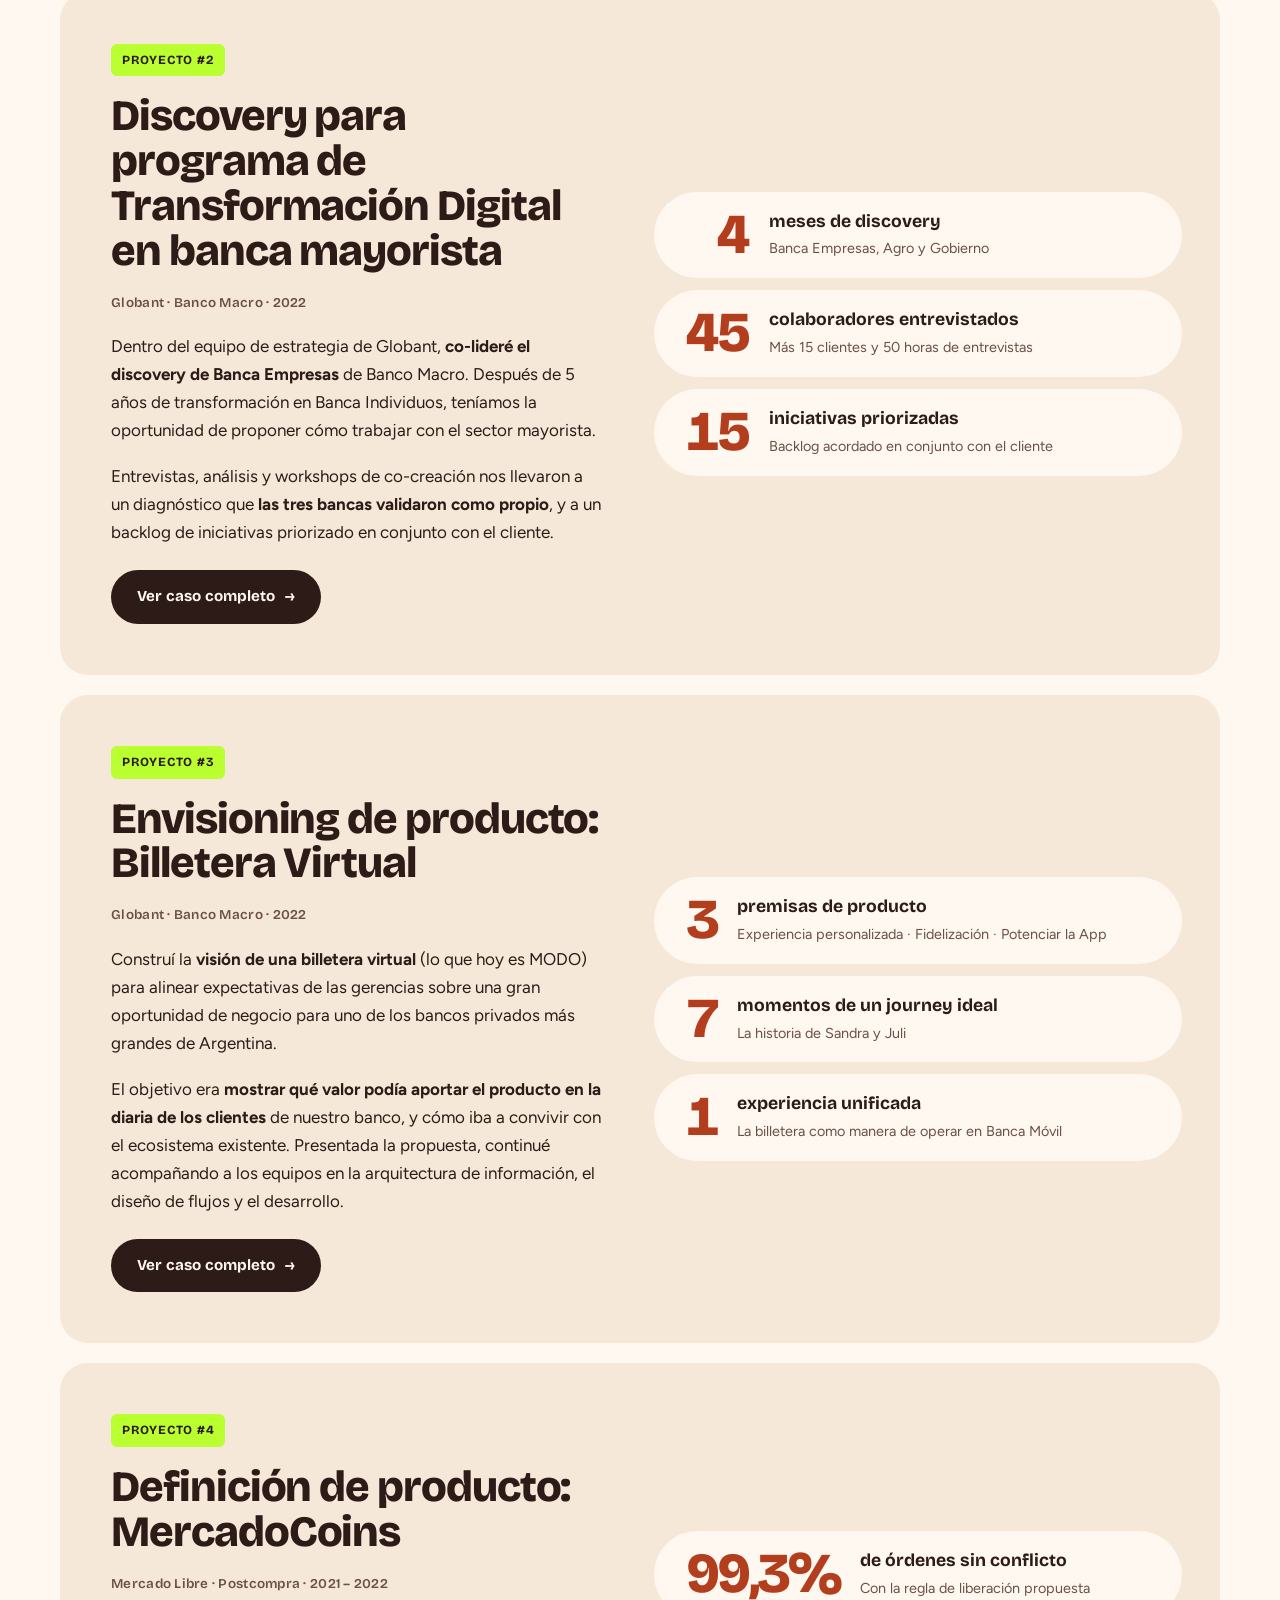
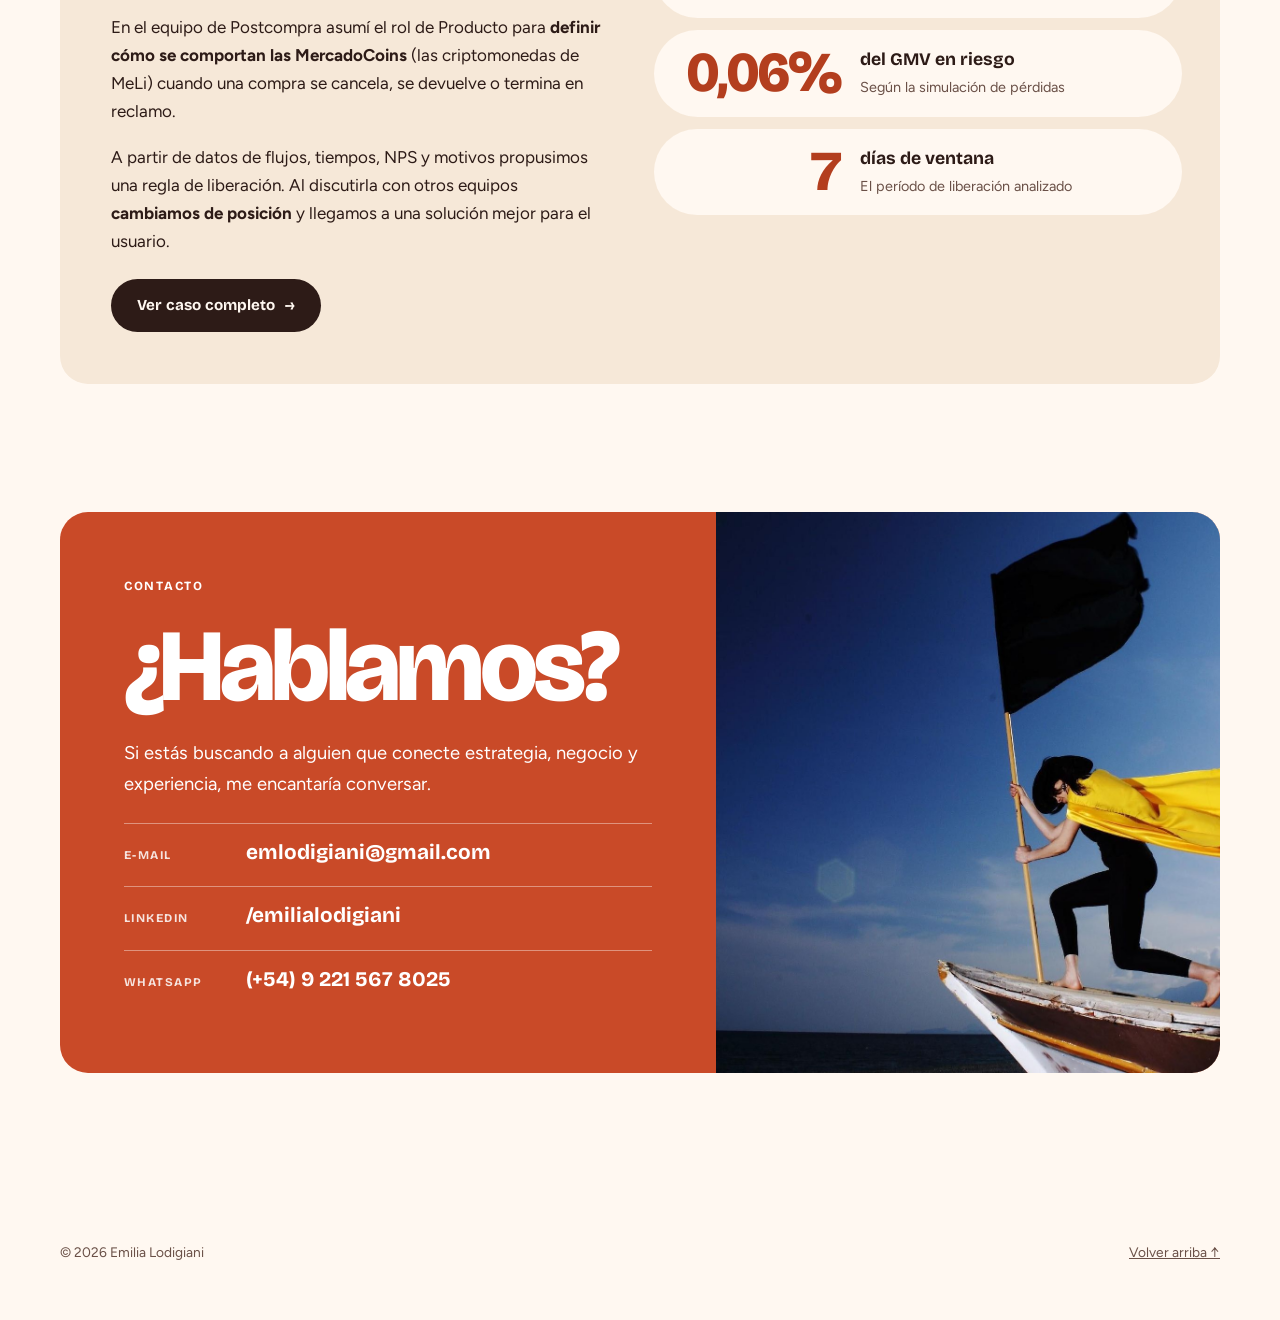
==== commit 2e6320f6: "Contacto: el teléfono abre WhatsApp Co-Authored-By: Claude Opus 5.5 <noreply@anthropic.com> Claude-S" ====
--- a/index.html
+++ b/index.html
@@ -218,7 +218,7 @@
           <div class="contact-list">
             <div class="contact-item"><span>E-mail</span><a href="mailto:emlodigiani@gmail.com">emlodigiani@gmail.com</a></div>
             <div class="contact-item"><span>LinkedIn</span><a href="https://www.linkedin.com/in/emilialodigiani/" target="_blank" rel="noopener">/emilialodigiani</a></div>
-            <div class="contact-item"><span>Teléfono</span><b>(+54) 9 221 567 8025</b></div>
+            <div class="contact-item"><span>WhatsApp</span><a href="https://wa.me/5492215678025?text=Hola%20Ema%2C%20vi%20tu%20portfolio%20y%20me%20gustar%C3%ADa%20conversar." target="_blank" rel="noopener" aria-label="Escribir por WhatsApp al +54 9 221 567 8025">(+54) 9 221 567 8025</a></div>
           </div>
         </div>
         <div class="contact-photo" role="img" aria-label="Persona con una bandera sobre la proa de un barco"></div>
--- a/assets/css/styles.css
+++ b/assets/css/styles.css
@@ -637,3 +637,6 @@
 @media (max-width: 960px) {
   .project-side--stats { padding: 0 clamp(24px, 3vw, 44px) clamp(24px, 3vw, 44px); }
 }
+
+/* chips destacados (muv, wepa): texto blanco sobre el naranja oscuro */
+.chips span.on { background: var(--magenta-strong); border-color: var(--magenta-strong); color: #FFFFFF; }
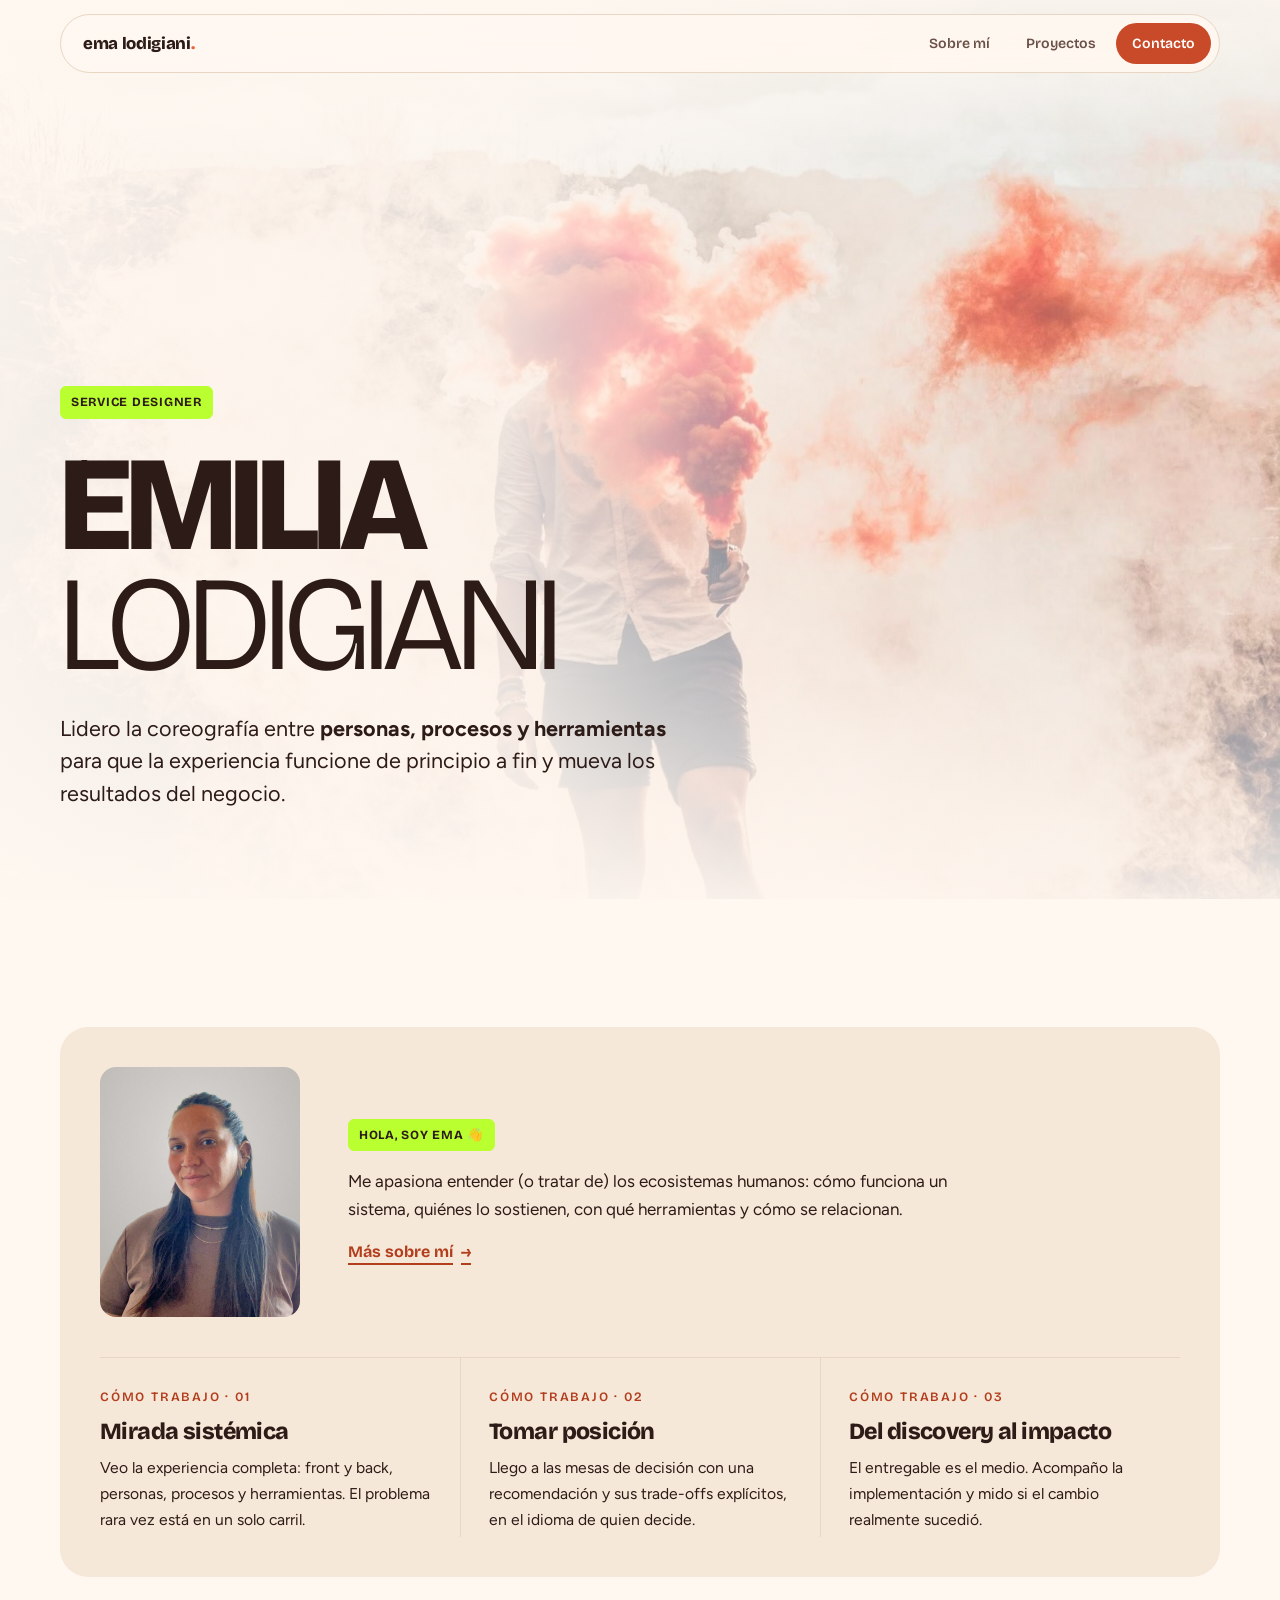
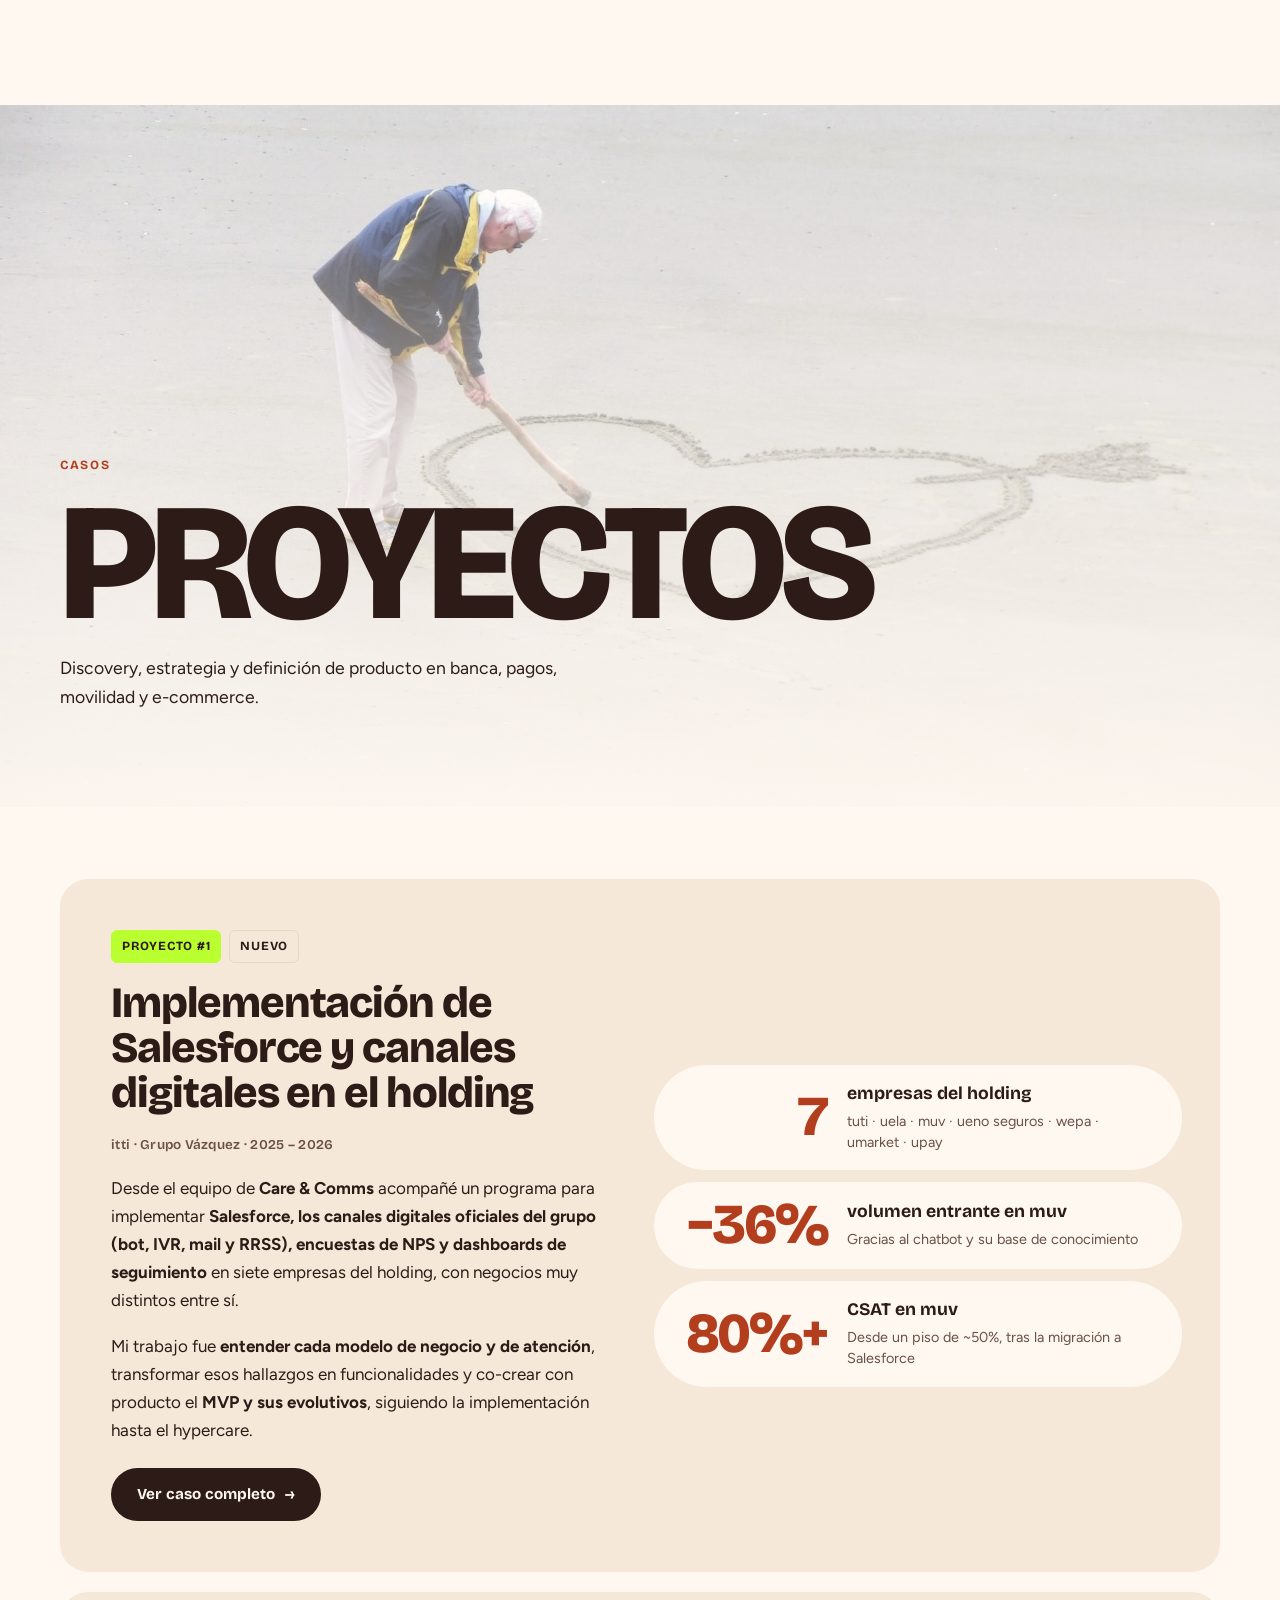
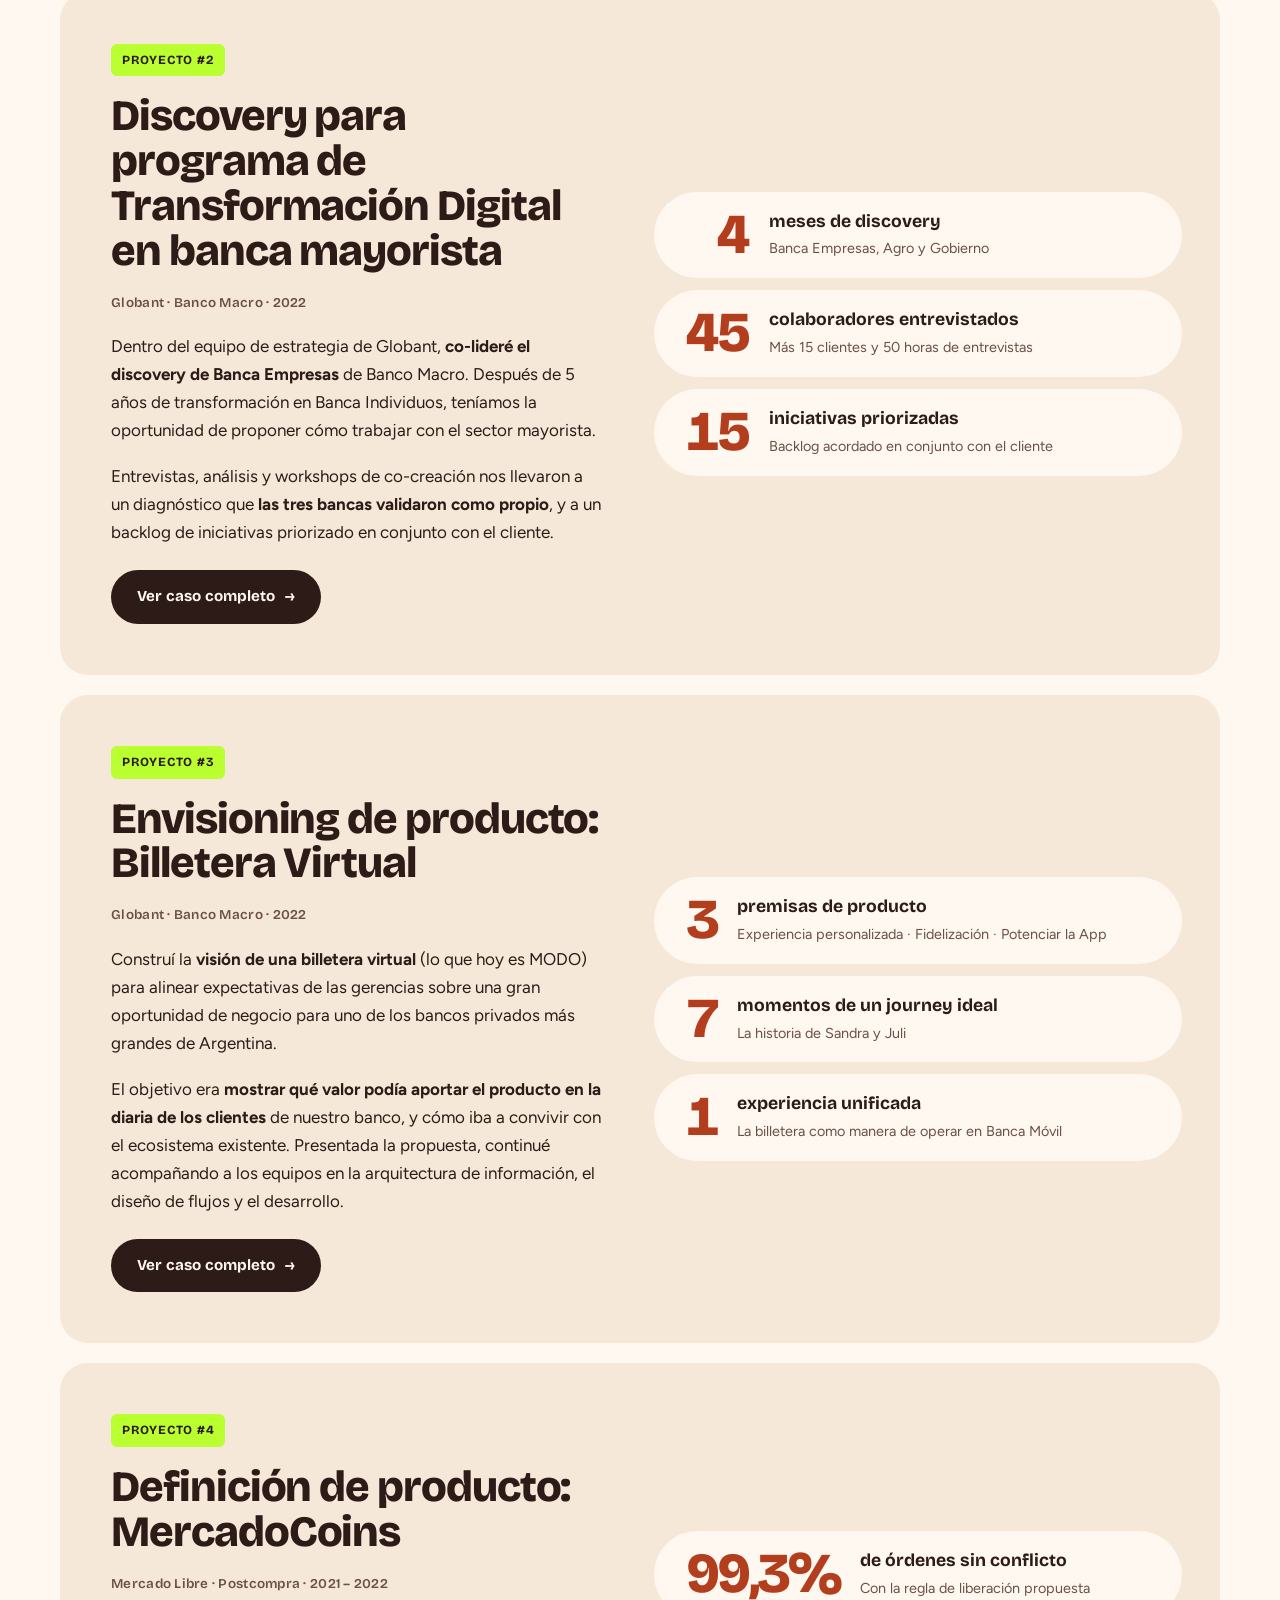
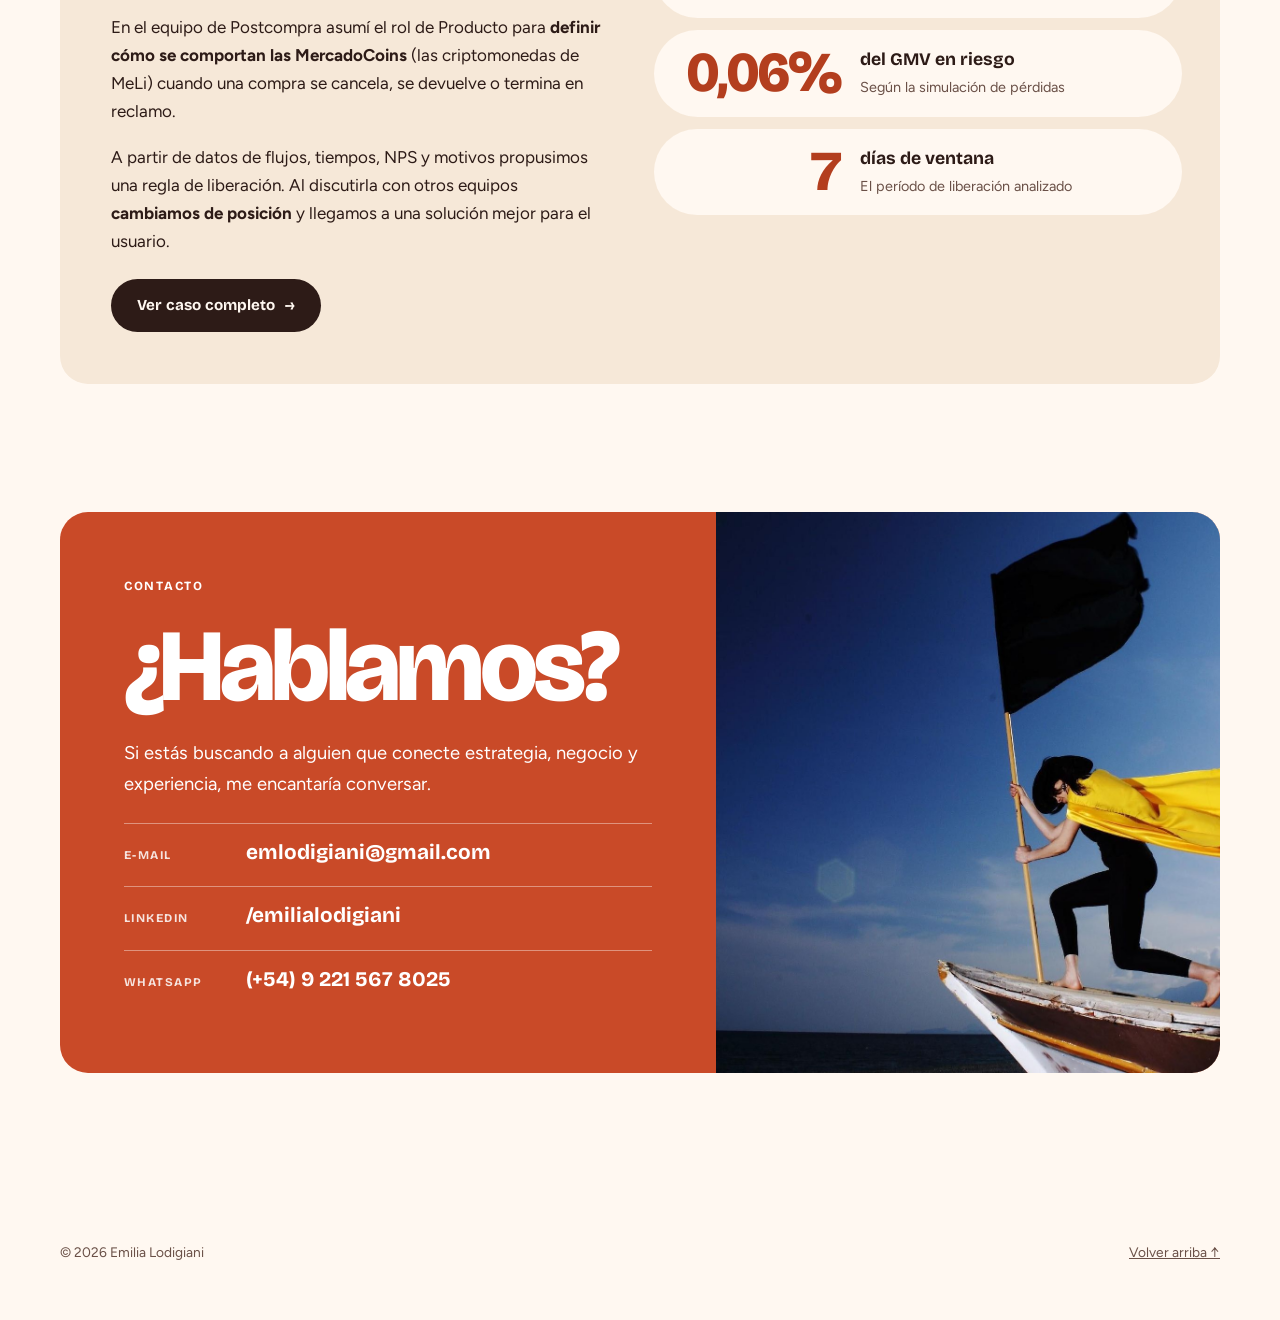
==== commit be82d7b5: "Home: resultados de muv en la tarjeta del Proyecto #1 Co-Authored-By: Claude Opus 5.5 <noreply@anthr" ====
--- a/index.html
+++ b/index.html
@@ -108,12 +108,12 @@
                 <div><strong>empresas del holding</strong><span>tuti · uela · muv · ueno seguros · wepa · umarket · upay</span></div>
               </div>
               <div class="big-stat">
-                <b>4</b>
-                <div><strong>herramientas adaptadas</strong><span>CRM · Bot · IVR · Dashboards de atención</span></div>
-              </div>
-              <div class="big-stat">
-                <b>12–16</b>
-                <div><strong>semanas por empresa</strong><span>Del kick off al hypercare, con un mismo método de discovery</span></div>
+                <b>−36%</b>
+                <div><strong>volumen entrante en muv</strong><span>Gracias al chatbot y su base de conocimiento</span></div>
+              </div>
+              <div class="big-stat">
+                <b>80%+</b>
+                <div><strong>CSAT en muv</strong><span>Desde un piso de ~50%, tras la migración a Salesforce</span></div>
               </div>
             </div>
           </div>
--- a/assets/css/styles.css
+++ b/assets/css/styles.css
@@ -640,3 +640,10 @@
 
 /* chips destacados (muv, wepa): texto blanco sobre el naranja oscuro */
 .chips span.on { background: var(--magenta-strong); border-color: var(--magenta-strong); color: #FFFFFF; }
+
+/* título que agrupa las dos tarjetas de MVP y evolutivos */
+.split-title { font-size: 2.2rem; font-weight: 800; letter-spacing: -.04em; line-height: 1; margin-top: 12px; margin-bottom: -6px; }
+
+/* "Lo que me llevo": las tres tarjetas iguales, en blanco */
+.learn div, .learn div:nth-child(2), .learn div:nth-child(3) { background: var(--paper); color: var(--ink); }
+.learn h4, .learn div:nth-child(2) h4 { color: var(--ink); }
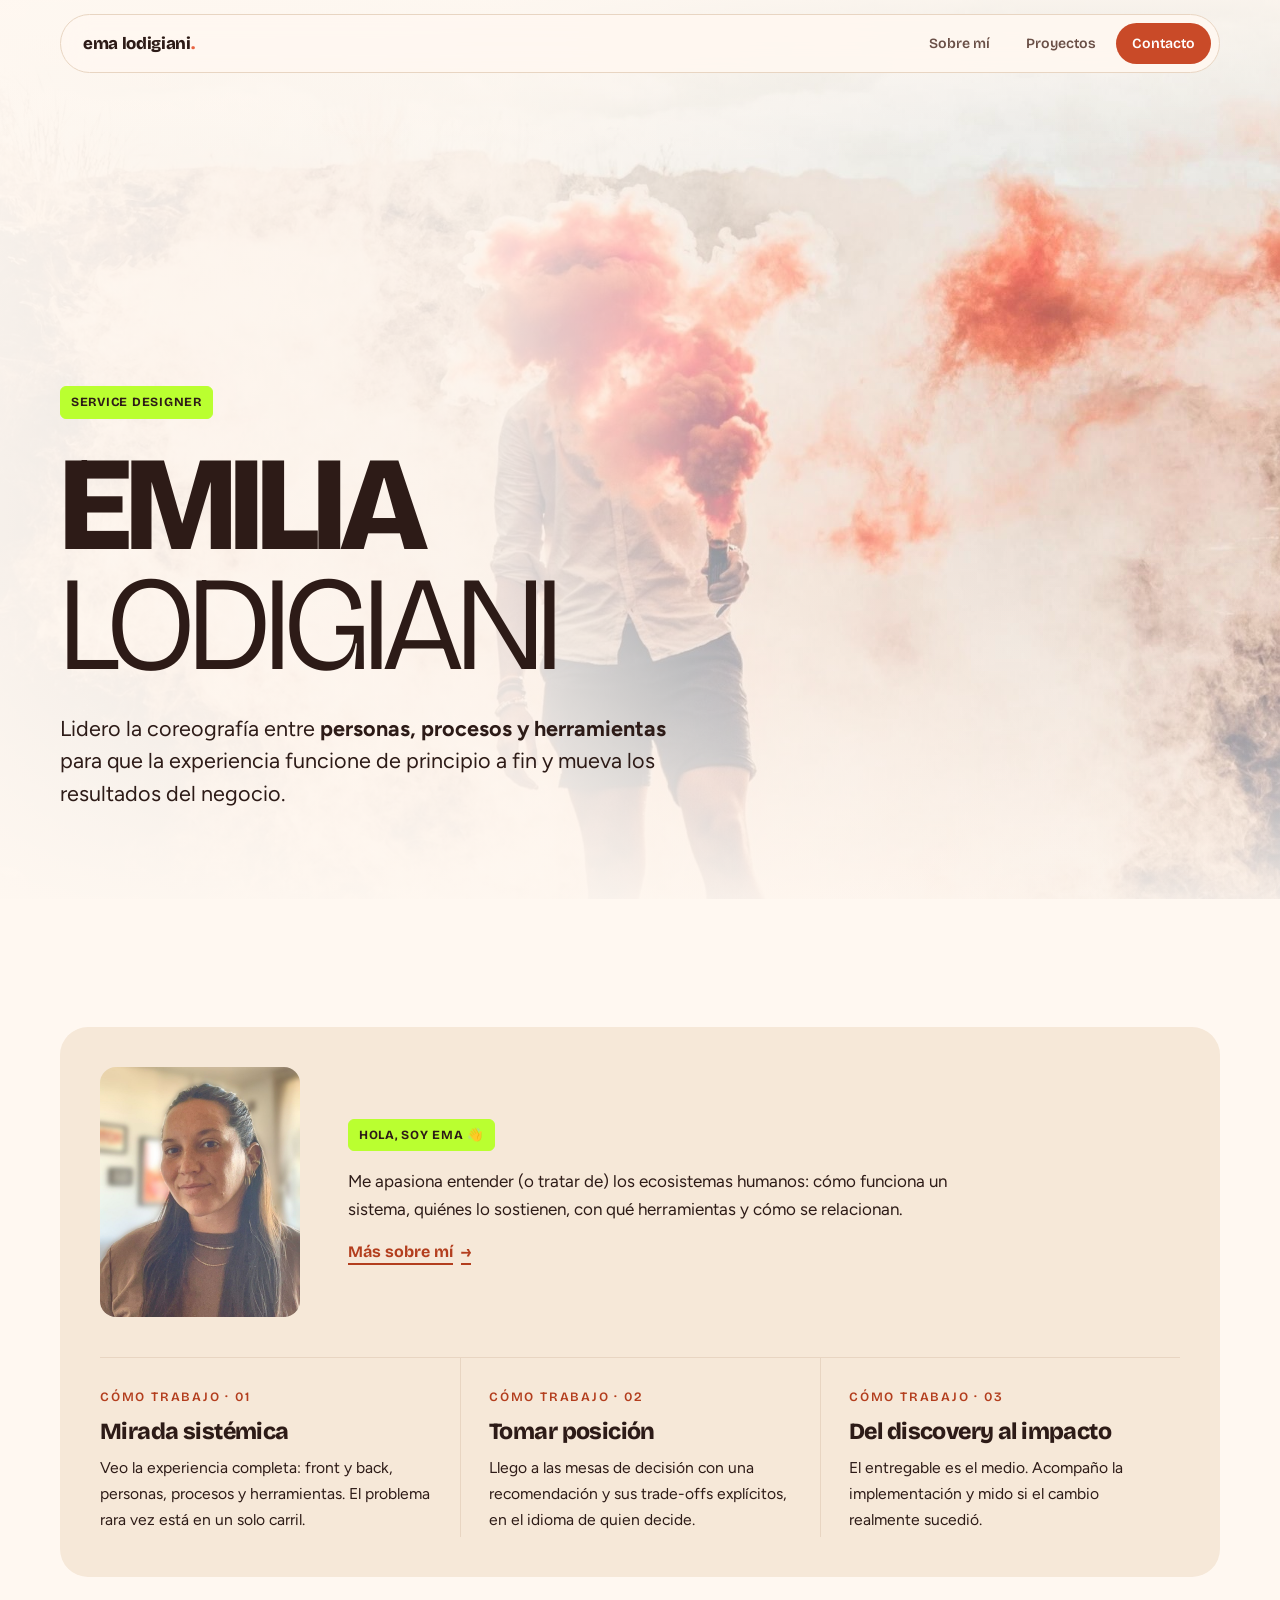
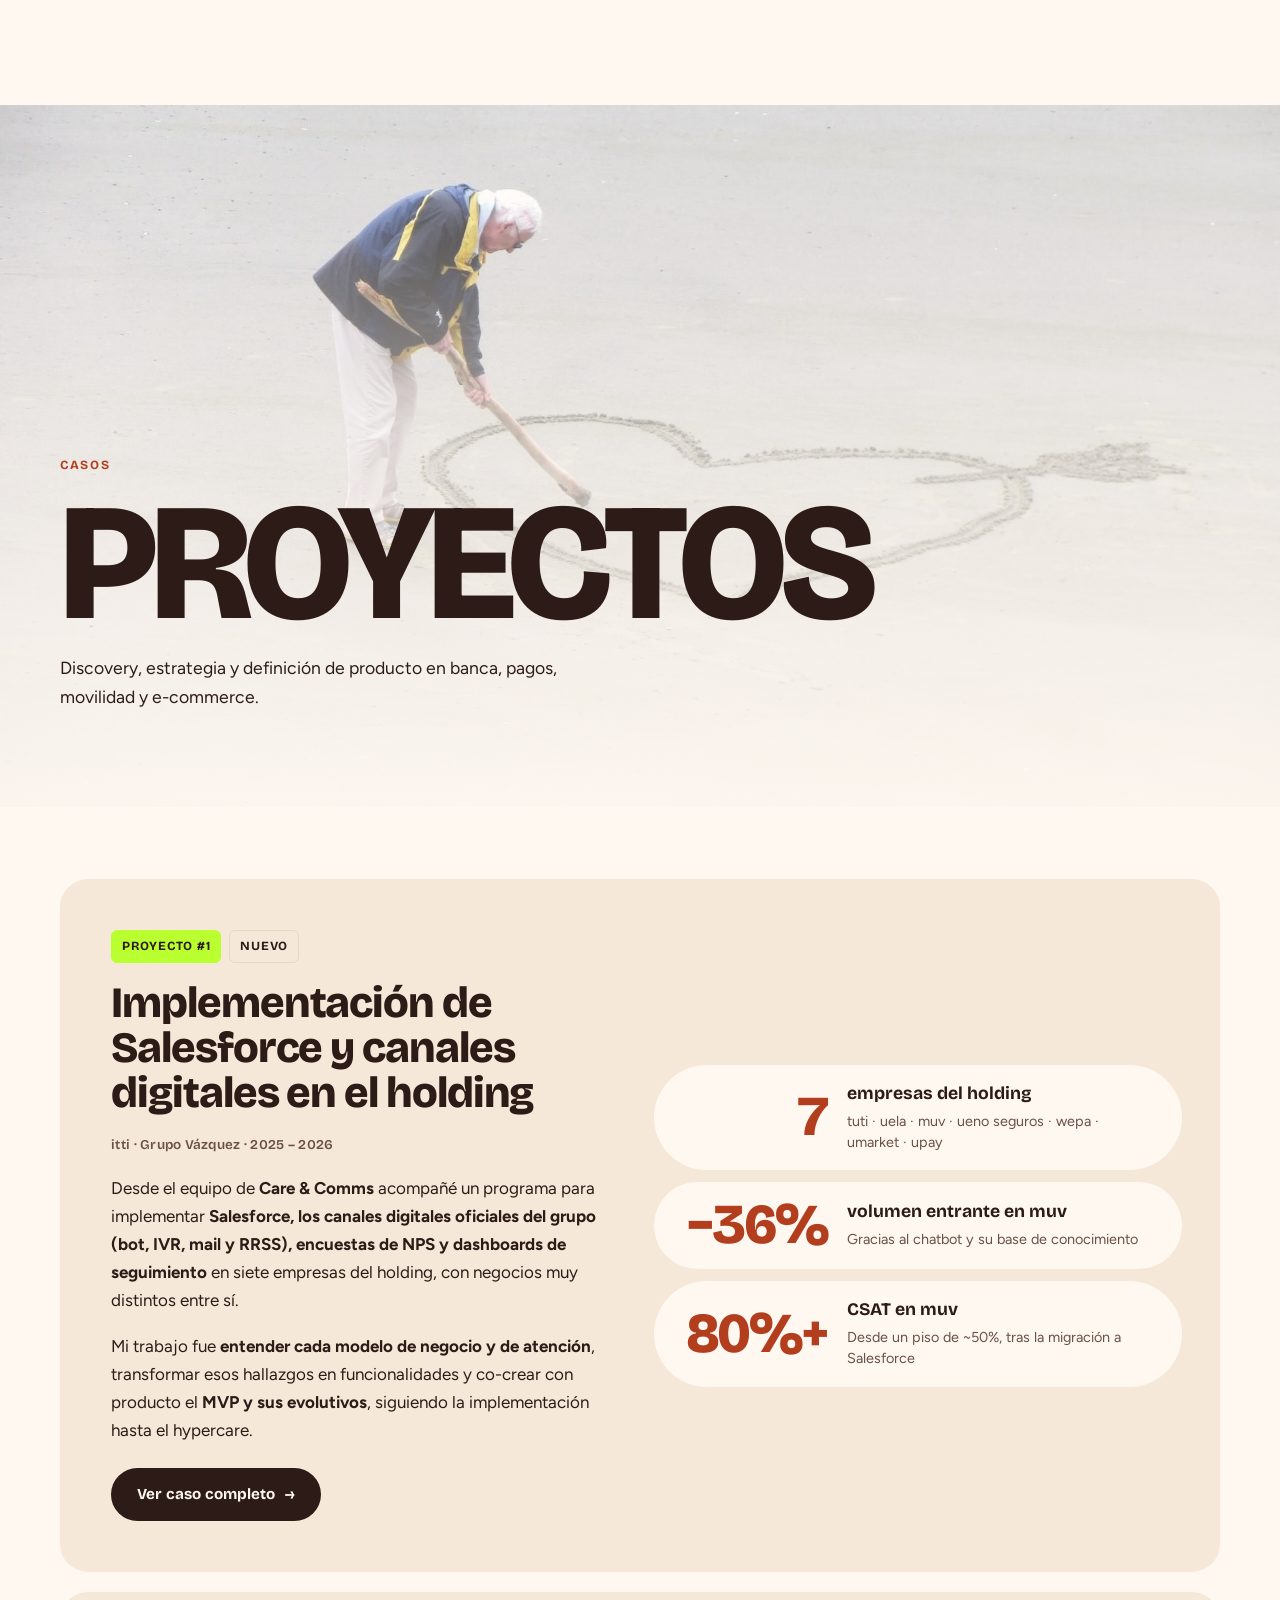
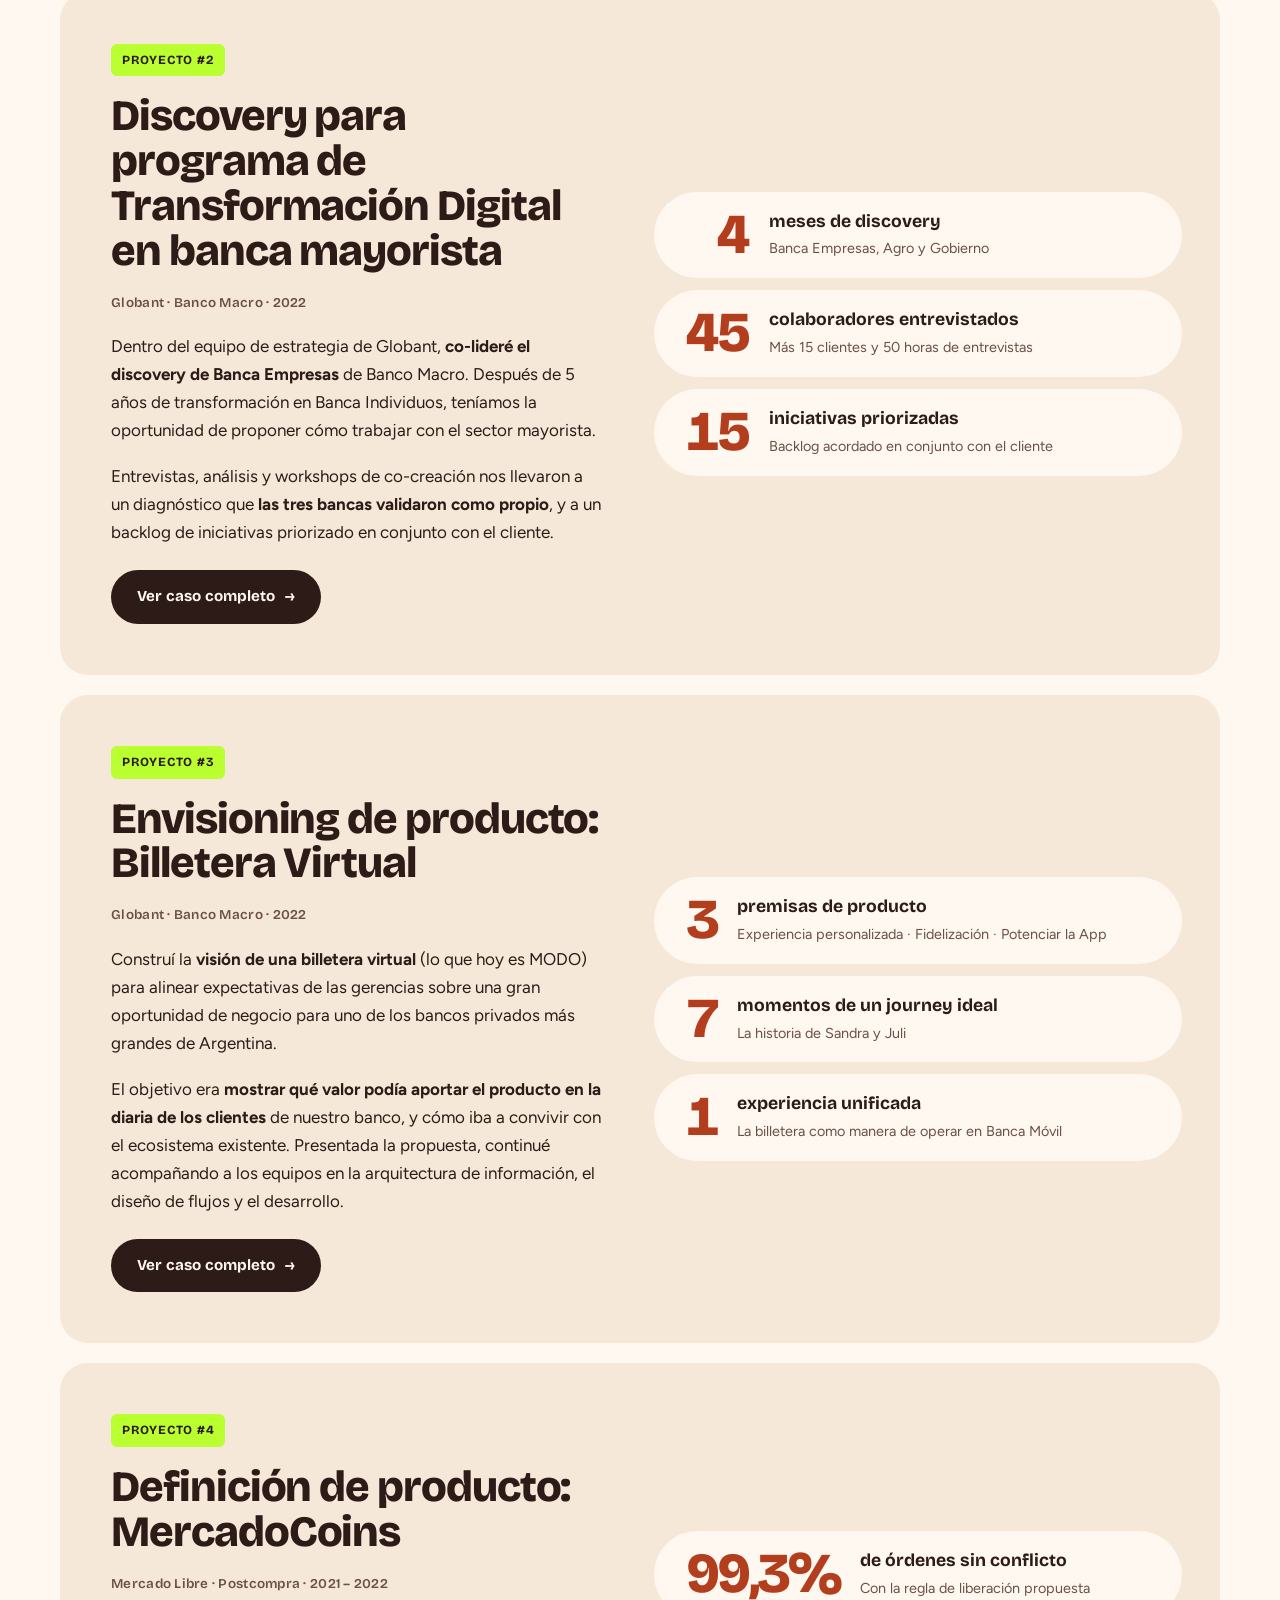
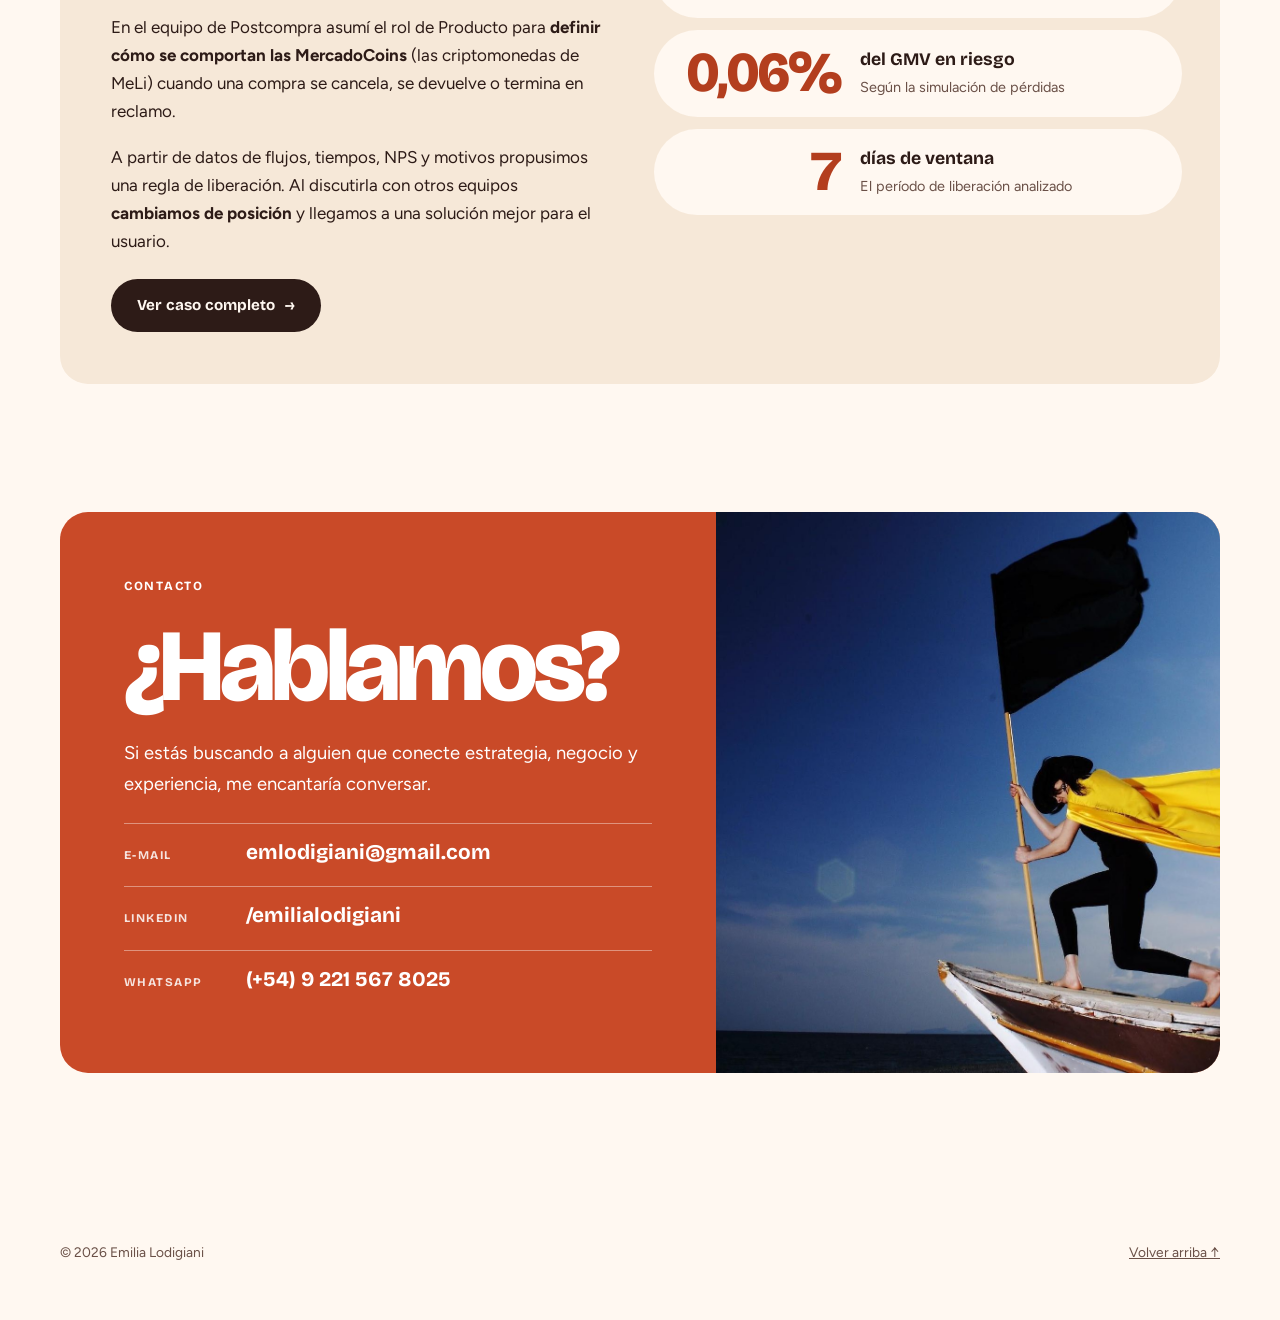
==== commit 29f833f8: "Vercel Web Analytics en todas las páginas Co-Authored-By: Claude Opus 5.5 <noreply@anthropic.com> Cl" ====
--- a/index.html
+++ b/index.html
@@ -12,6 +12,7 @@
   <link rel="preconnect" href="https://fonts.gstatic.com" crossorigin>
   <link href="https://fonts.googleapis.com/css2?family=Bricolage+Grotesque:opsz,wght@12..96,300..800&family=Figtree:wght@400;600;700&display=swap" rel="stylesheet">
   <link rel="stylesheet" href="assets/css/styles.css">
+  <script defer src="/_vercel/insights/script.js"></script>
 </head>
 <body>
 
--- a/assets/css/styles.css
+++ b/assets/css/styles.css
@@ -450,7 +450,7 @@
 @media (min-width: 961px) {
   .about-grid { grid-template-columns: 1.6fr 1fr; align-items: stretch; }
   .about-photo { position: relative; min-height: 320px; }
-  .about-photo img { position: absolute; inset: 0; height: 100%; aspect-ratio: auto; object-position: center 22%; }
+  .about-photo img { position: absolute; inset: 0; height: 100%; aspect-ratio: auto; object-position: center 8%; }
 }
 
 /* "Ver más": oculta lo anterior a 2023 hasta que se pida */
@@ -647,3 +647,6 @@
 /* "Lo que me llevo": las tres tarjetas iguales, en blanco */
 .learn div, .learn div:nth-child(2), .learn div:nth-child(3) { background: var(--paper); color: var(--ink); }
 .learn h4, .learn div:nth-child(2) h4 { color: var(--ink); }
+
+/* trayectoria: empresas en bold */
+.career-row .who span strong { font-weight: 700; color: var(--ink); }
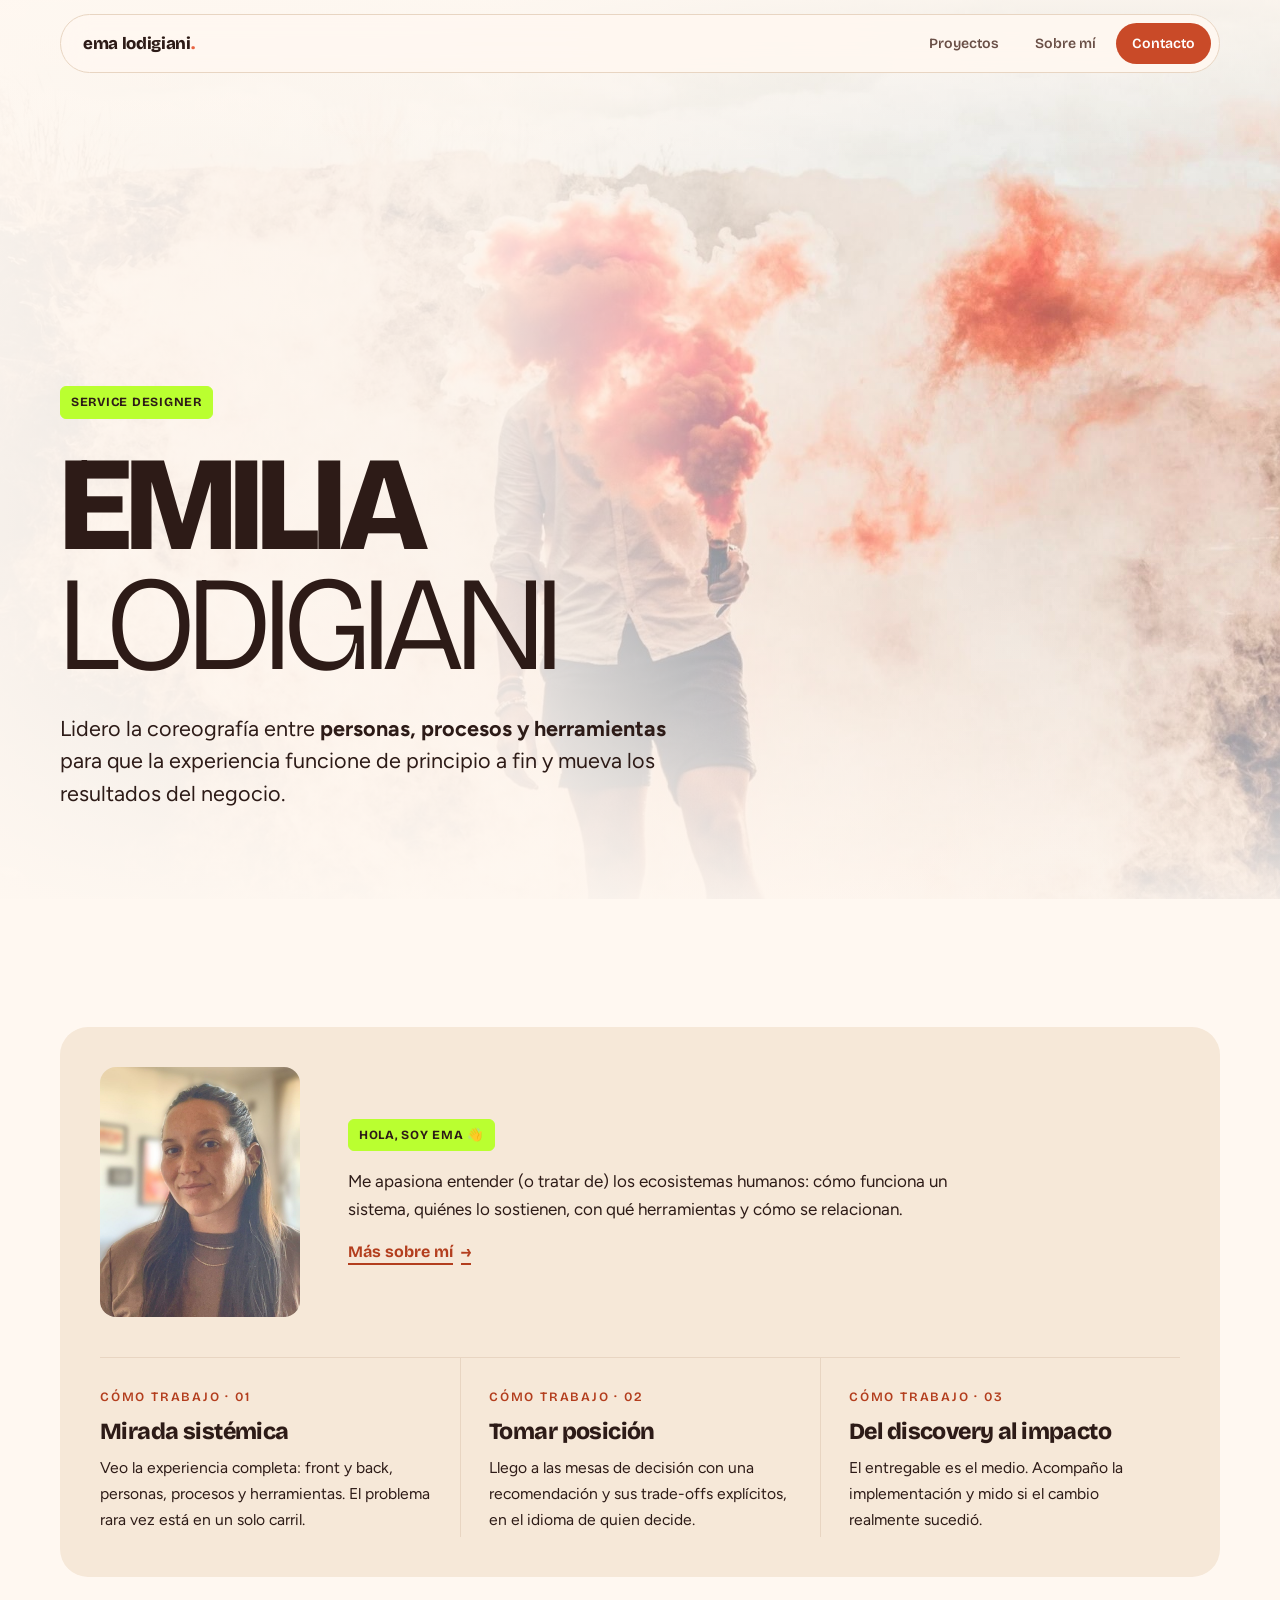
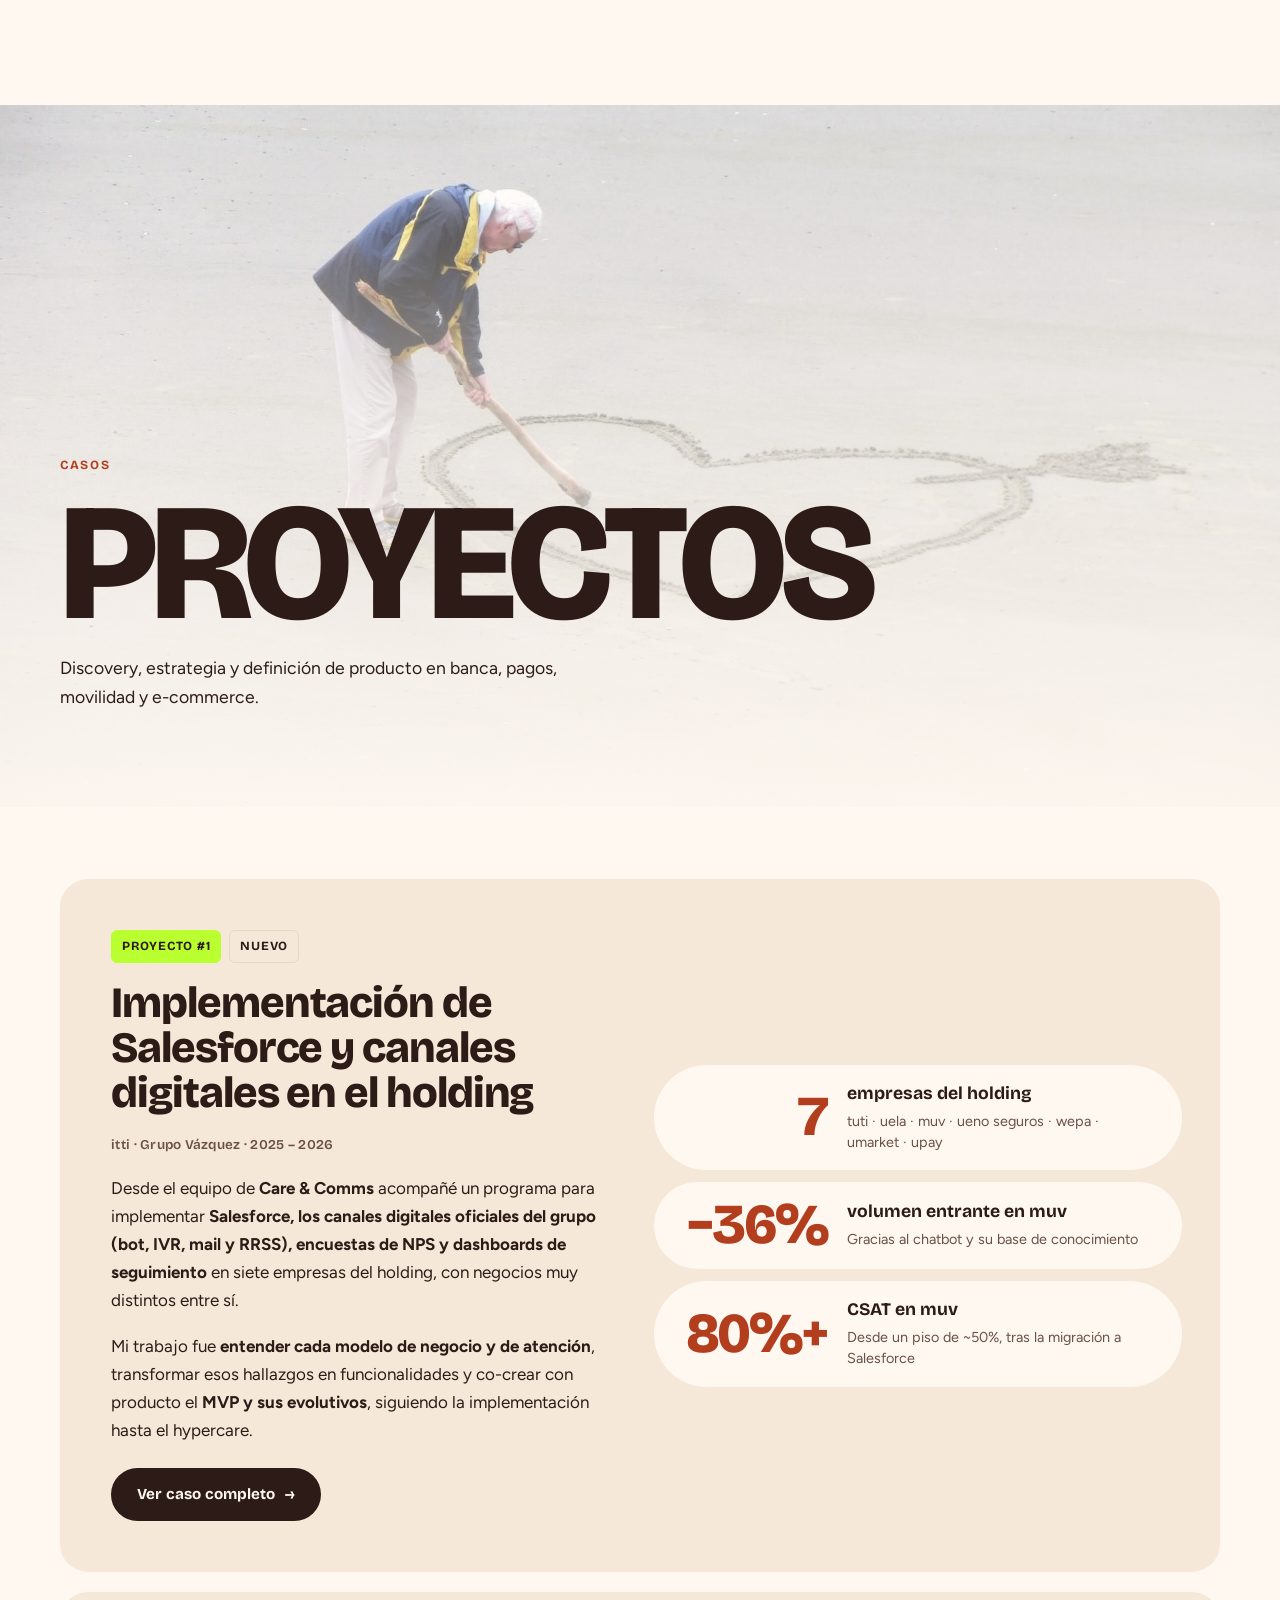
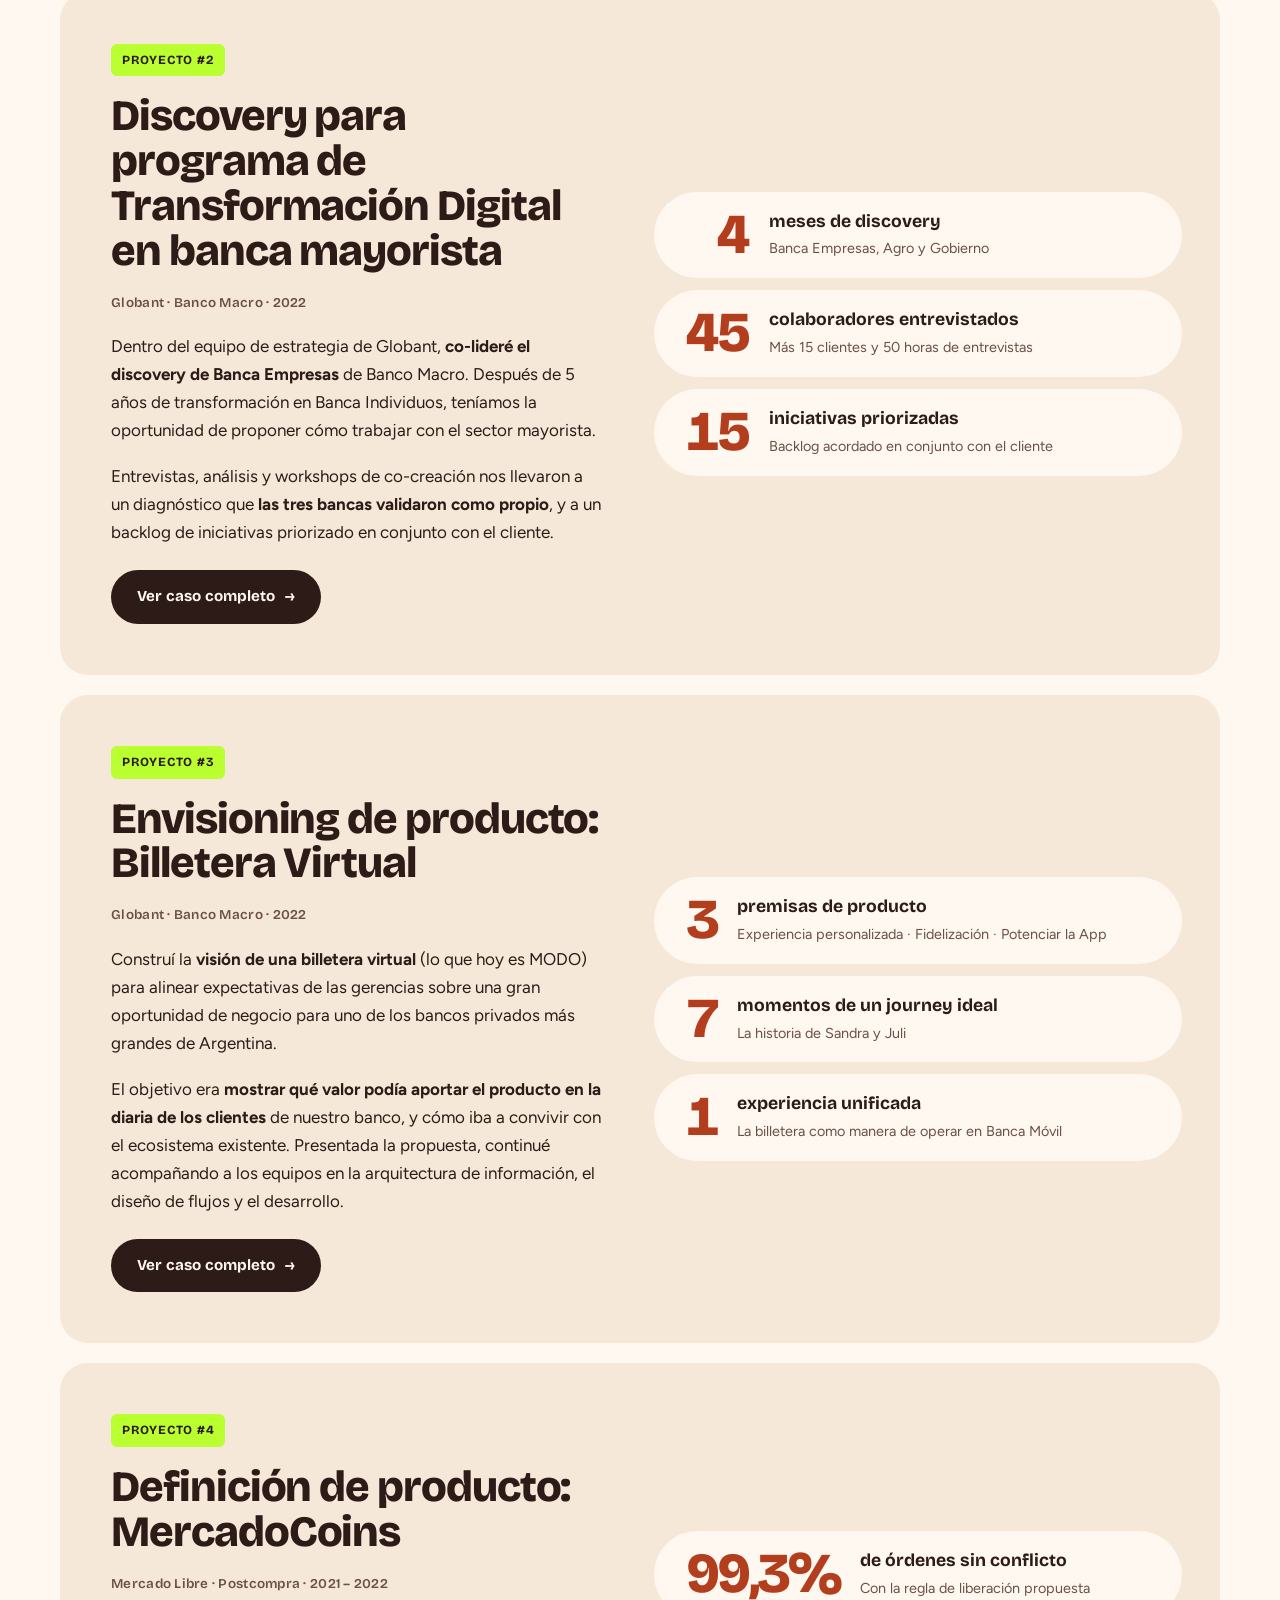
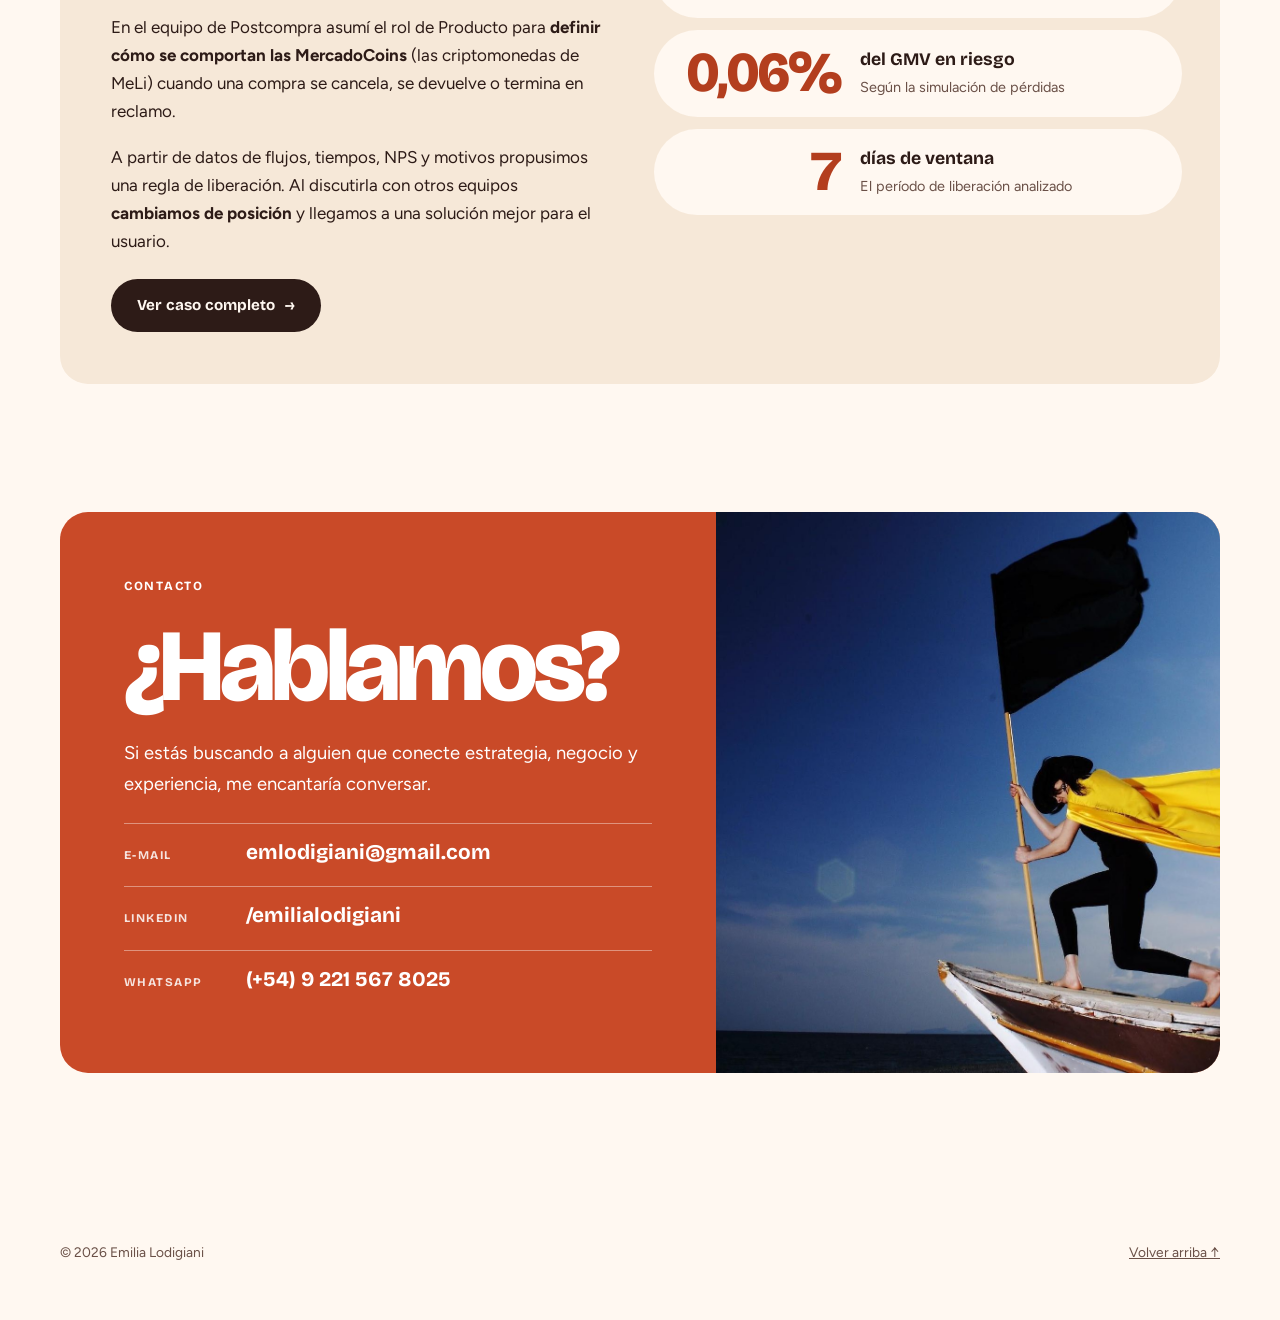
==== commit 383cf657: "Menú: Proyectos antes que Sobre mí Co-Authored-By: Claude Opus 5.5 <noreply@anthropic.com> Claude-Se" ====
--- a/index.html
+++ b/index.html
@@ -21,8 +21,8 @@
     <div class="nav-inner">
       <a class="logo" href="#inicio">ema<span class="logo-rest"> lodigiani</span><span>.</span></a>
       <nav class="nav-links" aria-label="Secciones">
+        <a href="#proyectos">Proyectos</a>
         <a href="sobre-mi.html">Sobre mí</a>
-        <a href="#proyectos">Proyectos</a>
         <a href="#contacto" class="nav-cta">Contacto</a>
       </nav>
     </div>
